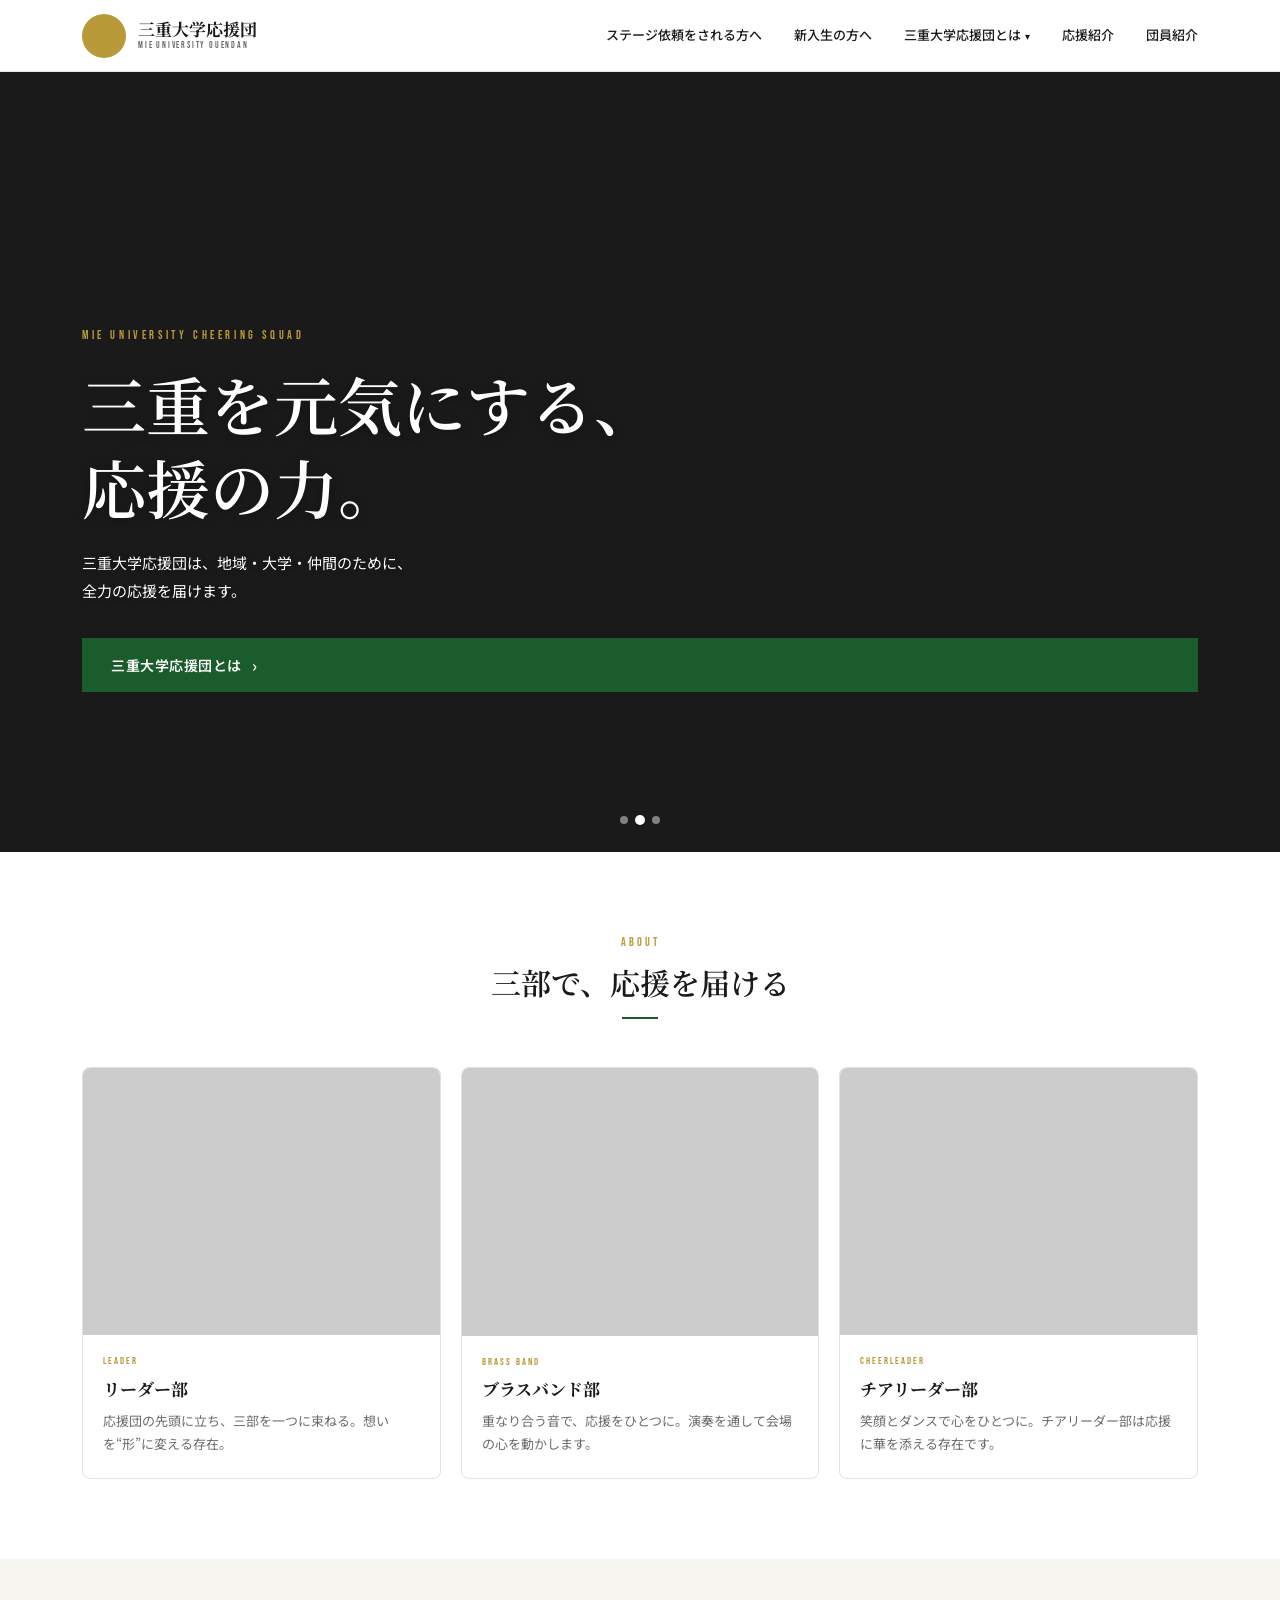
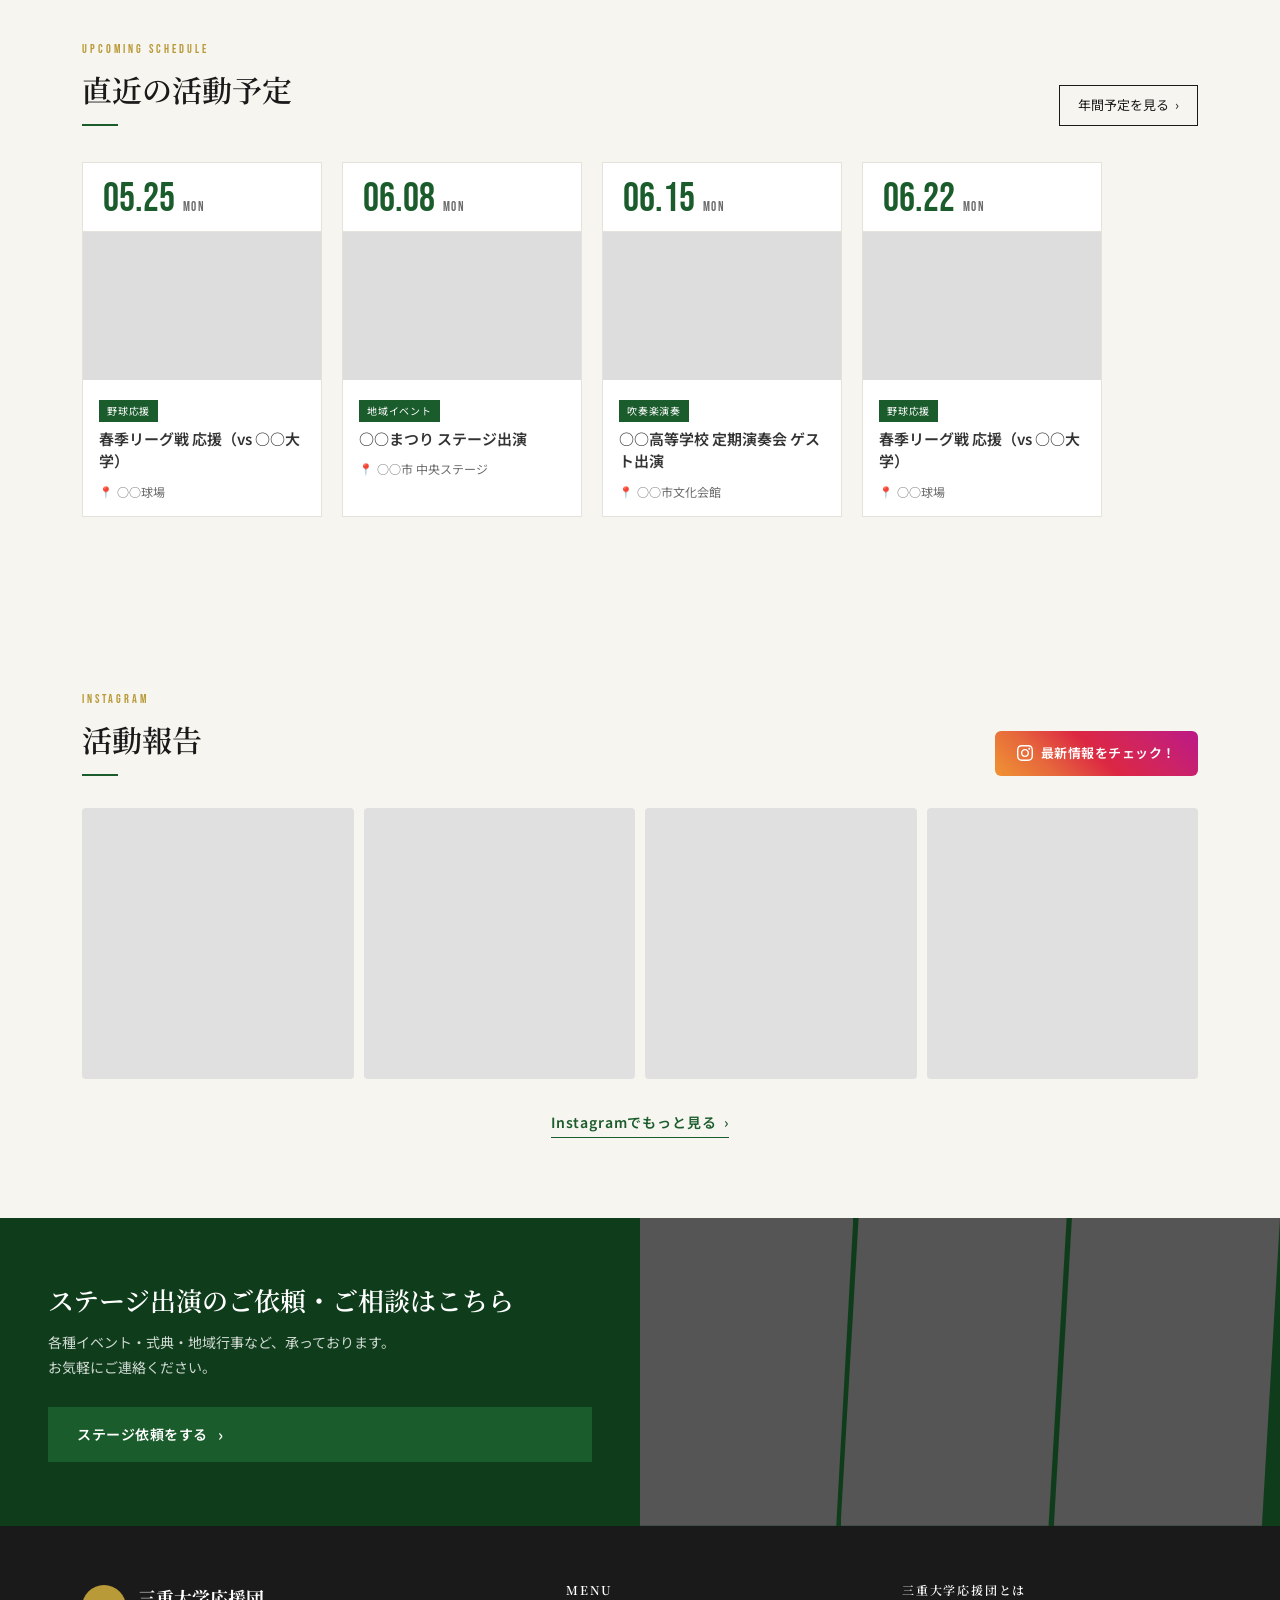
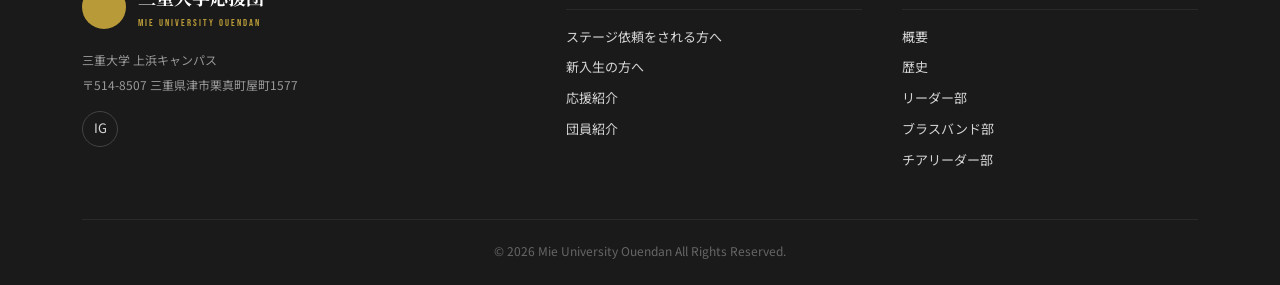
==== index.html @ b442f946 "各ページのテキスト修正・歴史データ更新 - index.html：キャッチコピー・三部紹介文・Instagramボタンテキスト修正 - about.html：紹介文・各セクション説明文を修正 - ab" ====
<!DOCTYPE html>
<html lang="ja">
<head>
<meta charset="UTF-8">
<meta name="viewport" content="width=device-width, initial-scale=1.0">
<title>三重大学応援団 公式サイト</title>
<meta name="description" content="三重大学応援団の公式サイト。リーダー部・ブラスバンド部・チアリーダー部の三部から成る三重大学公認の応援団です。">
<link rel="preconnect" href="https://fonts.googleapis.com">
<link rel="preconnect" href="https://fonts.gstatic.com" crossorigin>
<link href="https://fonts.googleapis.com/css2?family=Noto+Serif+JP:wght@400;500;600;700&family=Noto+Sans+JP:wght@400;500;600;700&family=Bebas+Neue&display=swap" rel="stylesheet">
<link rel="stylesheet" href="css/style.css">
</head>
<body>

<!-- ===== ヘッダー ===== -->
<header class="site-header">
 <div class="container">
 <a href="index.html" class="site-logo">
 <div class="site-emblem" aria-hidden="true"></div>
 <div class="site-logo-text">
 <span class="ja">三重大学応援団</span>
 <span class="en">MIE UNIVERSITY OUENDAN</span>
 </div>
 </a>
 <button class="nav-toggle" aria-label="メニューを開く" type="button">
 <span></span><span></span><span></span>
 </button>
 <nav class="global-nav">
 <ul>
 <li><a href="request.html">ステージ依頼をされる方へ</a></li>
 <li><a href="recruit.html">新入生の方へ</a></li>
 <li class="nav-dropdown">
 <span class="nav-parent">三重大学応援団とは</span>
 <ul class="nav-dropdown-menu">
 <li><a href="about.html">概要</a></li>
 <li><a href="about/greeting.html">団長挨拶</a></li>
 <li><a href="about/organization.html">組織体制</a></li>
 <li><a href="about/history.html">歴史</a></li>
 <li><a href="about/schedule.html">年間予定</a></li>
 </ul>
 </li>
 <li><a href="ouendan.html">応援紹介</a></li>
 <li><a href="members.html">団員紹介</a></li>
 </ul>
 </nav>
 </div>
</header>

<!-- ===== ヒーロー ===== -->
<section class="hero">
 <div class="hero-slides">
  <div class="hero-slide is-active" style="background-image:url('images/hero/hero-01.jpg')"></div>
  <div class="hero-slide" style="background-image:url('images/hero/hero-02.jpg')"></div>
  <div class="hero-slide" style="background-image:url('images/hero/hero-03.jpg')"></div>
 </div>
 <div class="hero-dots">
  <span class="hero-dot is-active"></span>
  <span class="hero-dot"></span>
  <span class="hero-dot"></span>
 </div>
 <div class="hero-inner">
 <span class="label">MIE UNIVERSITY CHEERING SQUAD</span>
 <h1>三重を元気にする、<br>応援の力。</h1>
 <p class="sub">三重大学応援団は、地域・大学・仲間のために、<br>全力の応援を届けます。</p>
 <a href="about.html" class="btn btn-primary">三重大学応援団とは <span class="arr">›</span></a>
 </div>
</section>

<!-- ===== 三部紹介 ===== -->
<section>
 <div class="container">
  <div class="sec-head-center">
   <span class="sec-label">ABOUT</span>
   <h2 class="sec-h2">三部で、応援を届ける</h2>
  </div>
  <div class="dept-intro-grid">
   <a href="about/leader.html" class="dept-intro-card">
    <div class="dept-intro-photo" style="background-image:url('images/departments/leader/leader-main.jpg')"></div>
    <div class="dept-intro-body">
     <span class="dept-intro-en">LEADER</span>
     <h3>リーダー部</h3>
     <p>応援団の先頭に立ち、三部を一つに束ねる。想いを“形”に変える存在。</p>
    </div>
   </a>
   <a href="about/brass.html" class="dept-intro-card">
    <div class="dept-intro-photo" style="background-image:url('images/departments/brass/brass-main.jpg')"></div>
    <div class="dept-intro-body">
     <span class="dept-intro-en">BRASS BAND</span>
     <h3>ブラスバンド部</h3>
     <p>重なり合う音で、応援をひとつに。演奏を通して会場の心を動かします。</p>
    </div>
   </a>
   <a href="about/cheer-dept.html" class="dept-intro-card">
    <div class="dept-intro-photo" style="background-image:url('images/departments/cheer/cheer-main.jpg')"></div>
    <div class="dept-intro-body">
     <span class="dept-intro-en">CHEERLEADER</span>
     <h3>チアリーダー部</h3>
     <p>笑顔とダンスで心をひとつに。チアリーダー部は応援に華を添える存在です。</p>
    </div>
   </a>
  </div>
 </div>
</section>

<!-- ===== 直近の活動予定 ===== -->
<section class="bg-cream">
 <div class="container">
 <div class="sec-head-row">
 <div>
 <span class="sec-label">UPCOMING SCHEDULE</span>
 <h2 class="sec-h2">直近の活動予定</h2>
 </div>
 <a href="about/schedule.html" class="see-all">年間予定を見る <span>›</span></a>
 </div>
 <div class="schedule-cards-wrap">
 <div class="schedule-cards" data-schedule-list></div>
 </div>
 </div>
</section>

<!-- ===== INSTAGRAM ===== -->
<section class="bg-cream">
 <div class="container">
  <div class="insta-section-head">
   <div>
    <span class="sec-label">INSTAGRAM</span>
    <h2 class="sec-h2">活動報告</h2>
   </div>
   <a href="https://www.instagram.com/mie_cheer1985/" target="_blank" rel="noopener" class="insta-follow-btn">
    <svg xmlns="http://www.w3.org/2000/svg" width="16" height="16" viewBox="0 0 24 24" fill="currentColor" aria-hidden="true"><path d="M12 2.163c3.204 0 3.584.012 4.85.07 3.252.148 4.771 1.691 4.919 4.919.058 1.265.069 1.645.069 4.849 0 3.205-.012 3.584-.069 4.849-.149 3.225-1.664 4.771-4.919 4.919-1.266.058-1.644.07-4.85.07-3.204 0-3.584-.012-4.849-.07-3.26-.149-4.771-1.699-4.919-4.92-.058-1.265-.07-1.644-.07-4.849 0-3.204.013-3.583.07-4.849.149-3.227 1.664-4.771 4.919-4.919 1.266-.057 1.645-.069 4.849-.069zm0-2.163c-3.259 0-3.667.014-4.947.072-4.358.2-6.78 2.618-6.98 6.98-.059 1.281-.073 1.689-.073 4.948 0 3.259.014 3.668.072 4.948.2 4.358 2.618 6.78 6.98 6.98 1.281.058 1.689.072 4.948.072 3.259 0 3.668-.014 4.948-.072 4.354-.2 6.782-2.618 6.979-6.98.059-1.28.073-1.689.073-4.948 0-3.259-.014-3.667-.072-4.947-.196-4.354-2.617-6.78-6.979-6.98-1.281-.059-1.69-.073-4.949-.073zm0 5.838c-3.403 0-6.162 2.759-6.162 6.162s2.759 6.163 6.162 6.163 6.162-2.759 6.162-6.163c0-3.403-2.759-6.162-6.162-6.162zm0 10.162c-2.209 0-4-1.79-4-4 0-2.209 1.791-4 4-4s4 1.791 4 4c0 2.209-1.791 4-4 4zm6.406-11.845c-.796 0-1.441.645-1.441 1.44s.645 1.44 1.441 1.44c.795 0 1.439-.645 1.439-1.44s-.644-1.44-1.439-1.44z"/></svg>
    最新情報をチェック！
   </a>
  </div>

  <!--
  =====================================================================
  【Instagram フィードの設定方法】
  1. https://behold.so/ にアクセスして無料登録
  2. 「Create a Feed」→ Instagramアカウント（@mie_ouendan）を連携
  3. レイアウト「Grid」・表示件数「4〜5件」に設定してコードを生成
  4. 下のプレースホルダーを、生成されたコードに丸ごと置き換える
  =====================================================================
  -->
  <div class="insta-feed-area">
   <!-- ↓↓↓ Behold.so のコードをここに貼り付ける ↓↓↓ -->
   <div class="insta-feed-placeholder" aria-hidden="true">
    <div></div><div></div><div></div><div></div>
   </div>
   <!-- ↑↑↑ ここまで置き換え ↑↑↑ -->
  </div>

  <div class="insta-section-foot">
   <a href="https://www.instagram.com/mie_cheer1985/" target="_blank" rel="noopener" class="insta-more-link">
    Instagramでもっと見る &nbsp;›
   </a>
  </div>
 </div>
</section>

<!-- ===== ステージCTA ===== -->
<div class="cta-stage">
 <div class="cta-stage-left">
 <h2>ステージ出演のご依頼・ご相談はこちら</h2>
 <p>各種イベント・式典・地域行事など、承っております。<br>お気軽にご連絡ください。</p>
 <a href="request.html" class="btn btn-primary">ステージ依頼をする <span class="arr">›</span></a>
 </div>
 <div class="cta-stage-right">
 <div class="cta-photo" style="background-image:url('images/departments/brass/brass-main.jpg')"></div>
 <div class="cta-photo" style="background-image:url('images/hero/hero-main.jpg')"></div>
 <div class="cta-photo" style="background-image:url('images/departments/cheer/cheer-main.jpg')"></div>
 </div>
</div>

<!-- ===== フッター ===== -->
<footer class="site-footer">
 <div class="container">
 <div class="footer-inner">
 <div>
 <div class="footer-brand">
 <div class="footer-emblem" aria-hidden="true"></div>
 <div class="footer-name">
 <span class="ja">三重大学応援団</span>
 <span class="en">MIE UNIVERSITY OUENDAN</span>
 </div>
 </div>
 <div class="footer-info">
 <p>三重大学 上浜キャンパス</p>
 <p>〒514-8507 三重県津市栗真町屋町1577</p>
 </div>
 <div class="footer-sns" data-footer-sns></div>
 </div>
 <div class="footer-col">
 <h4>MENU</h4>
 <ul class="footer-links">
 <li><a href="request.html">ステージ依頼をされる方へ</a></li>
 <li><a href="recruit.html">新入生の方へ</a></li>
 <li><a href="ouendan.html">応援紹介</a></li>
 <li><a href="members.html">団員紹介</a></li>
 </ul>
 </div>
 <div class="footer-col">
 <h4>三重大学応援団とは</h4>
 <ul class="footer-links">
 <li><a href="about.html">概要</a></li>
 <li><a href="about/history.html">歴史</a></li>
 <li><a href="about/leader.html">リーダー部</a></li>
 <li><a href="about/brass.html">ブラスバンド部</a></li>
 <li><a href="about/cheer-dept.html">チアリーダー部</a></li>
 </ul>
 </div>
 </div>
 <div class="footer-bottom">
 © <span data-year></span> Mie University Ouendan All Rights Reserved.
 </div>
 </div>
</footer>

<button class="scroll-top-btn" aria-label="ページトップへ">↑</button>

<script src="js/data/settings.js"></script>
<script src="js/data/schedule.js"></script>
<script src="js/main.js"></script>
</body>
</html>
---- css/style.css ----
/* =========================================
   三重大学応援団 公式サイト
   共通スタイルシート v2
   ========================================= */

/* ---------- 変数 ---------- */
:root {
  --color-black:   #0a0a0a;
  --color-ink:     #1a1a1a;
  --color-text:    #333333;
  --color-muted:   #6b6b6b;
  --color-line:    #e5e2db;
  --color-bg:      #f7f5f0;
  --color-bg-alt:  #ffffff;
  --color-green:   #1a5c2b;
  --color-green-d: #0f3d1c;
  --color-green-l: #e8f2eb;
  --color-gold:    #b99a38;
  --color-gold-l:  #e8d9a0;

  --font-serif: "Noto Serif JP","Yu Mincho",serif;
  --font-sans:  "Noto Sans JP","Yu Gothic",sans-serif;
  --font-en:    "Bebas Neue","Noto Sans JP",sans-serif;

  --max-w: 1180px;
  --header-h: 72px;
  --radius: 2px;
}

/* ---------- リセット ---------- */
*, *::before, *::after { box-sizing: border-box; }
html, body { margin: 0; padding: 0; }
body {
  font-family: var(--font-sans);
  color: var(--color-text);
  background: var(--color-bg-alt);
  line-height: 1.75;
  -webkit-font-smoothing: antialiased;
}
img { max-width: 100%; height: auto; display: block; }
a { color: inherit; text-decoration: none; }
ul, ol { list-style: none; padding: 0; margin: 0; }
button { font-family: inherit; cursor: pointer; border: 0; background: none; }
p { margin: 0 0 1em; }
p:last-child { margin-bottom: 0; }

/* ---------- タイポグラフィ ---------- */
h1,h2,h3,h4 { font-family: var(--font-serif); font-weight: 600; color: var(--color-ink); margin: 0; line-height: 1.4; }
.en { font-family: var(--font-en); letter-spacing: 0.08em; }

/* ---------- 共通レイアウト ---------- */
.container { max-width: var(--max-w); margin: 0 auto; padding: 0 32px; }
section { padding: 80px 0; }
section.bg-cream { background: var(--color-bg); }
section.bg-green { background: var(--color-green); color: #fff; }

/* ---------- セクション見出し ---------- */
.sec-label {
  display: block;
  font-family: var(--font-en);
  font-size: 12px;
  letter-spacing: 0.25em;
  color: var(--color-gold);
  margin-bottom: 8px;
}
.sec-h2 {
  font-size: clamp(22px, 3vw, 30px);
  position: relative;
  padding-bottom: 16px;
  margin-bottom: 0;
}
.sec-h2::after {
  content: "";
  position: absolute;
  bottom: 0; left: 0;
  width: 36px; height: 2px;
  background: var(--color-green);
}
/* 見出し＋右リンク 横並び */
.sec-head-row {
  display: flex;
  align-items: flex-end;
  justify-content: space-between;
  margin-bottom: 36px;
}
.sec-head-row .see-all {
  font-size: 13px;
  color: var(--color-ink);
  display: inline-flex;
  align-items: center;
  gap: 6px;
  border: 1px solid currentColor;
  padding: 8px 18px;
  transition: background 0.2s, color 0.2s;
}
.sec-head-row .see-all:hover { background: var(--color-ink); color: #fff; }
/* センター見出し */
.sec-head-center { text-align: center; margin-bottom: 48px; }
.sec-head-center .sec-h2 { display: inline-block; }
.sec-head-center .sec-h2::after { left: 50%; transform: translateX(-50%); }

/* ---------- ボタン ---------- */
.btn {
  display: inline-flex;
  align-items: center;
  gap: 10px;
  padding: 14px 28px;
  font-size: 14px;
  font-weight: 600;
  letter-spacing: 0.04em;
  transition: background 0.2s, color 0.2s, transform 0.15s;
  border: 1px solid currentColor;
}
.btn-primary { background: var(--color-green); color: #fff; border-color: var(--color-green); }
.btn-primary:hover { background: var(--color-green-d); transform: translateY(-1px); }
.btn-outline { background: transparent; color: var(--color-ink); border-color: var(--color-ink); }
.btn-outline:hover { background: var(--color-ink); color: #fff; }
.btn-outline-w { background: transparent; color: #fff; border-color: #fff; }
.btn-outline-w:hover { background: #fff; color: var(--color-ink); }
.btn-gold { background: var(--color-gold); color: var(--color-ink); border-color: var(--color-gold); }
.btn .arr { font-size: 16px; line-height: 1; }

/* ---------- ヘッダー ---------- */
.site-header {
  position: sticky; top: 0; z-index: 100;
  background: var(--color-bg-alt);
  border-bottom: 1px solid var(--color-line);
  height: var(--header-h);
  box-shadow: 0 1px 8px rgba(0,0,0,.06);
}
.site-header .container {
  height: 100%;
  display: flex;
  align-items: center;
  justify-content: space-between;
}
.site-logo {
  display: flex;
  align-items: center;
  gap: 12px;
  text-decoration: none;
  flex-shrink: 0;
}
.site-emblem {
  width: 44px; height: 44px;
  border-radius: 50%;
  background: var(--color-gold) url("../images/emblem.png") center/contain no-repeat;
  flex-shrink: 0;
  /* 画像がない場合の代替 */
  display: flex; align-items: center; justify-content: center;
  font-family: var(--font-en);
  font-size: 10px;
  color: var(--color-ink);
  letter-spacing: 0;
}
.site-logo-text { line-height: 1.2; white-space: nowrap; }
.site-logo-text .ja { font-family: var(--font-serif); font-size: 17px; font-weight: 700; color: var(--color-ink); display: block; }
.site-logo-text .en { font-family: var(--font-en); font-size: 9px; color: var(--color-muted); letter-spacing: 0.2em; display: block; margin-top: 2px; }

.nav-toggle { display: none; width: 32px; height: 32px; position: relative; }
.nav-toggle span { position: absolute; left: 4px; right: 4px; height: 2px; background: var(--color-ink); transition: transform .25s, opacity .25s, top .25s; }
.nav-toggle span:nth-child(1) { top: 10px; }
.nav-toggle span:nth-child(2) { top: 16px; }
.nav-toggle span:nth-child(3) { top: 22px; }
.nav-toggle.open span:nth-child(1) { top: 16px; transform: rotate(45deg); }
.nav-toggle.open span:nth-child(2) { opacity: 0; }
.nav-toggle.open span:nth-child(3) { top: 16px; transform: rotate(-45deg); }

.global-nav ul { display: flex; align-items: center; gap: 32px; }
.global-nav a, .global-nav .nav-parent {
  font-size: 13px; font-weight: 500;
  color: var(--color-ink);
  padding: 6px 0;
  display: inline-flex; align-items: center;
  position: relative;
  transition: color 0.2s;
  white-space: nowrap;
}
.global-nav a::after {
  content: ""; position: absolute; bottom: 0; left: 0; right: 0;
  height: 2px; background: var(--color-green);
  transform: scaleX(0); transition: transform 0.2s;
}
.global-nav a:hover::after, .global-nav a.active::after { transform: scaleX(1); }
.global-nav a:hover, .global-nav .nav-parent:hover { color: var(--color-green); }
.global-nav .nav-parent::after { content: "▾"; margin-left: 4px; font-size: 10px; }

/* ドロップダウン */
.nav-dropdown { position: relative; }
.nav-dropdown-menu {
  position: absolute; top: calc(100% + 2px); left: 50%;
  transform: translateX(-50%);
  background: var(--color-bg-alt);
  border: 1px solid var(--color-line);
  box-shadow: 0 8px 24px rgba(0,0,0,.1);
  min-width: 180px; padding: 6px 0;
  opacity: 0; visibility: hidden;
  transition: opacity .2s, visibility .2s;
}
.nav-dropdown:hover .nav-dropdown-menu,
.nav-dropdown.open .nav-dropdown-menu { opacity: 1; visibility: visible; }
.nav-dropdown-menu a {
  display: block; padding: 10px 20px;
  font-size: 13px; white-space: nowrap;
}
.nav-dropdown-menu a:hover { background: var(--color-bg); color: var(--color-green); }
.nav-dropdown-menu a::after { display: none; }

/* ---------- ヒーロー ---------- */
.hero {
  position: relative;
  height: calc(100vh - var(--header-h));
  min-height: 520px; max-height: 780px;
  background: var(--color-ink);
  overflow: hidden;
}
.hero-slides { position: absolute; inset: 0; }
.hero-slide {
  position: absolute; inset: 0;
  background: center/cover no-repeat;
  opacity: 0;
  transition: opacity 1.2s ease;
}
.hero-slide.is-active { opacity: .75; }
.hero-dots {
  position: absolute; bottom: 28px; left: 50%; transform: translateX(-50%);
  display: flex; gap: 8px; z-index: 2;
}
.hero-dot {
  width: 8px; height: 8px; border-radius: 50%;
  background: rgba(255,255,255,.45);
  transition: background 0.3s, transform 0.3s;
  cursor: pointer;
}
.hero-dot.is-active { background: #fff; transform: scale(1.25); }
.hero-inner {
  position: relative; z-index: 1;
  height: 100%; max-width: var(--max-w);
  margin: 0 auto; padding: 0 32px;
  display: flex; flex-direction: column;
  justify-content: flex-end;
  padding-bottom: 80px;
  color: #fff;
}
.hero-inner .label {
  font-family: var(--font-en); font-size: 12px;
  letter-spacing: 0.3em; color: var(--color-gold);
  margin-bottom: 16px;
}
.hero-inner h1 {
  color: #fff;
  font-size: clamp(36px, 5.5vw, 64px);
  line-height: 1.3; margin-bottom: 20px;
  text-shadow: 0 2px 12px rgba(0,0,0,.3);
}
.hero-inner .sub {
  font-size: 15px; max-width: 480px;
  line-height: 1.9; margin-bottom: 32px;
  text-shadow: 0 1px 6px rgba(0,0,0,.3);
}

/* ---------- ページヘッダー（下層ページ） ---------- */
.page-header {
  position: relative; overflow: hidden;
  background: var(--color-green);
  color: #fff; padding: 72px 0 64px;
}
.page-header .container {
  display: grid;
  grid-template-columns: 1fr 1fr;
  gap: 48px;
  align-items: center;
}
.page-header-left .label {
  font-family: var(--font-en); font-size: 12px;
  letter-spacing: 0.3em; color: var(--color-gold);
  margin-bottom: 12px; display: block;
}
.page-header-left h1 {
  color: #fff;
  font-size: clamp(28px, 4vw, 44px);
  line-height: 1.35;
}
.page-header-left p { color: rgba(255,255,255,.8); font-size: 14px; margin-top: 16px; }
.page-header-right { color: rgba(255,255,255,.85); font-size: 15px; line-height: 2; }
/* 背景装飾 */
.page-header::before {
  content: attr(data-bg-text);
  position: absolute; right: -20px; top: 50%;
  transform: translateY(-50%);
  font-family: var(--font-en);
  font-size: clamp(80px, 12vw, 160px);
  color: rgba(255,255,255,.06);
  letter-spacing: 0.05em;
  pointer-events: none; white-space: nowrap;
}
/* シンプルヘッダー（about サブ用）*/
.page-header-simple {
  background: var(--color-green); color: #fff;
  padding: 56px 0; text-align: center;
}
.page-header-simple .label { font-family: var(--font-en); font-size: 12px; letter-spacing: 0.3em; color: var(--color-gold); display: block; margin-bottom: 10px; }
.page-header-simple h1 { color: #fff; font-size: clamp(26px, 3.5vw, 38px); }

/* パンくず */
.breadcrumbs {
  background: var(--color-bg); border-bottom: 1px solid var(--color-line);
  font-size: 12px; color: var(--color-muted);
}
.breadcrumbs ol { display: flex; flex-wrap: wrap; gap: 6px; padding: 12px 0; }
.breadcrumbs li + li::before { content: "/"; margin-right: 6px; color: var(--color-line); }
.breadcrumbs a:hover { color: var(--color-green); }

/* =========================================
   index.html
   ========================================= */

/* 直近の活動予定 - カード */
.schedule-cards-wrap { overflow-x: auto; padding-bottom: 12px; }
.schedule-cards {
  display: flex; gap: 20px;
  min-width: max-content;
}
.schedule-card {
  width: 240px; flex-shrink: 0;
  background: var(--color-bg-alt);
  border: 1px solid var(--color-line);
  cursor: default;
  transition: box-shadow 0.2s, transform 0.2s;
}
.schedule-card:hover { box-shadow: 0 6px 20px rgba(0,0,0,.1); transform: translateY(-2px); }
.schedule-card-date {
  padding: 16px 20px 12px;
  border-bottom: 1px solid var(--color-line);
  display: flex; align-items: baseline; gap: 8px;
}
.schedule-card-date .num {
  font-family: var(--font-en); font-size: 40px;
  color: var(--color-green); line-height: 1;
}
.schedule-card-date .day {
  font-family: var(--font-en); font-size: 13px;
  color: var(--color-muted); letter-spacing: 0.1em;
}
.schedule-card-img {
  aspect-ratio: 16/10;
  background: #ddd center/cover no-repeat;
}
.schedule-card-body { padding: 14px 16px; }
.schedule-card-cat {
  display: inline-block;
  font-size: 10px; letter-spacing: 0.08em;
  background: var(--color-green); color: #fff;
  padding: 2px 8px; margin-bottom: 6px;
}
.schedule-card-title { font-size: 15px; font-weight: 600; margin-bottom: 8px; line-height: 1.5; }
.schedule-card-place {
  font-size: 12px; color: var(--color-muted);
  display: flex; align-items: center; gap: 4px;
}
.schedule-card-place::before { content: "📍"; font-size: 11px; }

/* Instagram セクション */
.insta-section-head {
  display: flex; align-items: flex-end; justify-content: space-between;
  margin-bottom: 32px; flex-wrap: wrap; gap: 16px;
}
.insta-follow-btn {
  display: inline-flex; align-items: center; gap: 8px;
  background: linear-gradient(45deg, #f09433 0%, #e6683c 25%, #dc2743 50%, #cc2366 75%, #bc1888 100%);
  color: #fff; padding: 11px 22px; border-radius: 6px;
  text-decoration: none; font-size: 13px; letter-spacing: 0.04em;
  font-weight: 600; transition: opacity 0.2s; white-space: nowrap;
}
.insta-follow-btn:hover { opacity: 0.85; }
.insta-feed-area { margin-bottom: 28px; }
/* Behold ウィジェット貼り付け前のプレースホルダー */
.insta-feed-placeholder {
  display: grid; grid-template-columns: repeat(4, 1fr); gap: 10px;
}
.insta-feed-placeholder > div {
  aspect-ratio: 1; background: #e0e0e0; border-radius: 4px;
  animation: shimmer 1.6s ease-in-out infinite alternate;
}
.insta-feed-placeholder > div:nth-child(2) { animation-delay: 0.2s; }
.insta-feed-placeholder > div:nth-child(3) { animation-delay: 0.4s; }
.insta-feed-placeholder > div:nth-child(4) { animation-delay: 0.6s; }
@keyframes shimmer { from { opacity: 1; } to { opacity: 0.5; } }
.insta-section-foot { text-align: center; }
.insta-more-link {
  display: inline-block; font-size: 14px; letter-spacing: 0.06em;
  color: var(--color-green); font-weight: 600;
  border-bottom: 1px solid var(--color-green); padding-bottom: 2px;
  text-decoration: none; transition: opacity 0.2s;
}
.insta-more-link:hover { opacity: 0.7; }
@media (max-width: 768px) {
  .insta-feed-placeholder { grid-template-columns: repeat(2, 1fr); }
  .insta-feed-placeholder > div:nth-child(n+3) { display: none; }
}

/* 活動報告 - リスト */
.news-list { display: grid; gap: 0; border-top: 1px solid var(--color-line); }
.news-list-item {
  display: grid;
  grid-template-columns: 240px 1fr;
  border-bottom: 1px solid var(--color-line);
  transition: background 0.15s;
}
.news-list-item:hover { background: var(--color-bg); }
.news-list-item .thumb {
  background: #ddd center/cover no-repeat;
  align-self: stretch;
  min-height: 120px;
}
.news-list-body {
  padding: 24px 76px 24px 32px;
  display: flex; flex-direction: column; justify-content: center;
  position: relative;
}
.news-list-meta { display: flex; align-items: center; gap: 12px; font-size: 12px; color: var(--color-muted); margin-bottom: 8px; }
.news-list-cat { background: var(--color-green); color: #fff; padding: 2px 10px; font-size: 11px; letter-spacing: 0.05em; }
.news-list-title { font-family: var(--font-serif); font-size: 18px; font-weight: 600; margin-bottom: 8px; line-height: 1.5; }
.news-list-body p { font-size: 14px; color: var(--color-muted); margin: 0; line-height: 1.8; }
.news-list-arr {
  position: absolute; right: 24px; top: 50%; transform: translateY(-50%);
  width: 32px; height: 32px; border-radius: 50%;
  border: 1px solid var(--color-line);
  display: flex; align-items: center; justify-content: center;
  font-size: 14px; color: var(--color-muted);
  transition: background 0.2s, color 0.2s, border-color 0.2s;
}
.news-list-item:hover .news-list-arr { background: var(--color-green); color: #fff; border-color: var(--color-green); }

/* CTAバナー */
.cta-stage {
  background: var(--color-green-d);
  display: grid;
  grid-template-columns: 1fr 1fr;
  overflow: hidden;
}
.cta-stage-left {
  padding: 64px 48px;
  display: flex; flex-direction: column; justify-content: center;
  color: #fff;
}
.cta-stage-left h2 { color: #fff; font-size: clamp(20px, 2.5vw, 26px); margin-bottom: 12px; }
.cta-stage-left p { font-size: 14px; color: rgba(255,255,255,.8); margin-bottom: 28px; }
.cta-stage-right {
  display: grid;
  grid-template-columns: repeat(3, 1fr);
  overflow: hidden;
}
.cta-photo {
  background: #555 center/cover no-repeat;
  clip-path: polygon(8% 0, 100% 0, 92% 100%, 0 100%);
  margin-left: -6%;
}
.cta-photo:first-child { clip-path: polygon(0 0, 100% 0, 92% 100%, 0 100%); margin-left: 0; }

/* =========================================
   request.html
   ========================================= */

/* ご利用シーン */
.scene-grid {
  display: grid;
  grid-template-columns: repeat(4, 1fr);
  gap: 16px;
}
.scene-card { background: var(--color-bg-alt); border: 1px solid var(--color-line); overflow: hidden; }
.scene-card-img { aspect-ratio: 4/3; background: #ddd center/cover no-repeat; }
.scene-card-body { padding: 18px; display: flex; flex-direction: column; gap: 8px; }
.scene-card-icon {
  width: 36px; height: 36px; border-radius: 50%;
  background: var(--color-green-l);
  display: flex; align-items: center; justify-content: center;
  font-size: 16px;
}
.scene-card h3 { font-size: 15px; }
.scene-card p { font-size: 13px; color: var(--color-muted); margin: 0; line-height: 1.7; }

/* 水平フロー */
.flow-h {
  display: grid;
  grid-template-columns: 1fr auto 1fr auto 1fr auto 1fr auto 1fr;
  align-items: start;
  gap: 0;
}
.flow-step { text-align: center; padding: 0 8px; }
.flow-step-num {
  display: inline-flex;
  width: 48px; height: 48px;
  border-radius: 50%;
  background: var(--color-green-l);
  color: var(--color-green);
  font-family: var(--font-en); font-size: 18px;
  align-items: center; justify-content: center;
  margin: 0 auto 12px;
}
.flow-step-icon { font-size: 24px; margin-bottom: 10px; }
.flow-step h3 { font-size: 14px; margin-bottom: 6px; }
.flow-step p { font-size: 12px; color: var(--color-muted); margin: 0; line-height: 1.7; }
.flow-arrow { display: flex; align-items: center; justify-content: center; padding-top: 20px; color: var(--color-gold); font-size: 18px; }

/* 連絡先ボックス */
.contact-boxes {
  display: grid;
  grid-template-columns: repeat(3, 1fr);
  gap: 20px;
}
.contact-box {
  background: var(--color-bg);
  padding: 32px 28px;
  display: flex; flex-direction: column; align-items: flex-start;
  gap: 10px;
}
.contact-box-icon {
  width: 48px; height: 48px; border-radius: 50%;
  background: var(--color-green-l);
  display: flex; align-items: center; justify-content: center;
  font-size: 20px;
}
.contact-box dt { font-size: 13px; color: var(--color-muted); margin-bottom: 2px; }
.contact-box .val { font-family: var(--font-en); font-size: 22px; color: var(--color-green); letter-spacing: 0.05em; }
.contact-box .val-sm { font-size: 15px; color: var(--color-ink); }
.contact-note { text-align: center; font-size: 13px; color: var(--color-muted); margin-top: 16px; }

/* 依頼ボトムCTA */
.cta-bottom {
  background: var(--color-bg); padding: 64px 0;
  display: flex; align-items: center; justify-content: space-between;
  gap: 32px;
  flex-wrap: wrap;
}
.cta-bottom h2 { font-size: clamp(18px, 2.5vw, 24px); margin-bottom: 8px; }
.cta-bottom p { font-size: 14px; color: var(--color-muted); margin: 0; }
.cta-bottom .container { display: flex; align-items: center; justify-content: space-between; gap: 32px; }

/* =========================================
   recruit.html
   ========================================= */

/* スプリットヒーロー */
.recruit-hero {
  display: grid;
  grid-template-columns: 1fr 1fr;
  min-height: calc(100vh - var(--header-h));
  max-height: 700px;
}
.recruit-hero-left {
  padding: 80px 48px;
  display: flex; flex-direction: column; justify-content: center;
  background: var(--color-bg-alt);
}
.recruit-hero-left .label { font-family: var(--font-en); font-size: 12px; letter-spacing: 0.3em; color: var(--color-gold); margin-bottom: 14px; display: block; }
.recruit-hero-left h1 { font-size: clamp(32px, 4vw, 52px); line-height: 1.3; margin-bottom: 20px; }
.recruit-hero-left p { font-size: 15px; line-height: 2; color: var(--color-muted); margin-bottom: 32px; }
.recruit-hero-right {
  display: grid;
  grid-template-columns: 1fr 1fr;
  grid-template-rows: 1fr 1fr;
  overflow: hidden;
  gap: 3px;
}
.recruit-hero-photo {
  background: #ddd center/cover no-repeat;
}
.recruit-hero-photo:first-child {
  grid-column: 1; grid-row: 1 / span 2;
  clip-path: polygon(10% 0, 100% 0, 100% 100%, 0 100%);
}
.recruit-hero-photo:nth-child(2) {
  clip-path: polygon(0 0, 100% 0, 90% 100%, 0 100%);
}
.recruit-hero-photo:nth-child(3) {
  clip-path: polygon(10% 0, 100% 0, 100% 100%, 0 100%);
}

/* 応援団って？ */
.about-squad {
  display: grid;
  grid-template-columns: 1fr 1.2fr;
  gap: 64px;
  align-items: center;
}
.about-squad-text .label { font-family: var(--font-en); font-size: 12px; letter-spacing: 0.3em; color: var(--color-gold); display: block; margin-bottom: 10px; }
.about-squad-text h2 { font-size: clamp(20px, 2.5vw, 26px); margin-bottom: 16px; }
.about-squad-text p { font-size: 14px; line-height: 2; color: var(--color-muted); margin-bottom: 24px; }
.feature-icons {
  display: grid;
  grid-template-columns: repeat(3, 1fr);
  gap: 16px;
}
.feature-icon-item {
  background: var(--color-bg);
  padding: 24px 16px;
  text-align: center;
}
.feature-icon-item .icon {
  width: 52px; height: 52px;
  border-radius: 50%;
  background: var(--color-green-l);
  display: flex; align-items: center; justify-content: center;
  font-size: 22px; margin: 0 auto 12px;
}
.feature-icon-item h3 { font-size: 13px; line-height: 1.5; margin-bottom: 6px; }
.feature-icon-item p { font-size: 12px; color: var(--color-muted); margin: 0; line-height: 1.7; }

/* 各部長メッセージ */
/* ===== 各部長メッセージ 展開パネル ===== */
.dept-msg-section { overflow: hidden; }
.dept-msg-section-head { padding: 60px 0 36px; text-align: center; background: var(--color-bg-alt); }

.dept-msg-panels {
  display: flex;
  height: 540px;
  width: 100%;
}
.dept-msg-panel {
  position: relative;
  flex: 1;
  overflow: hidden;
  cursor: default;
  transition: flex 0.48s cubic-bezier(.4,0,.2,1);
}
.dept-msg-panels:hover .dept-msg-panel { flex: 0.55; }
.dept-msg-panels:hover .dept-msg-panel:hover { flex: 3; }

.dept-msg-bg {
  position: absolute; inset: 0;
  background: #2a2a2a center/cover no-repeat;
  transition: transform 0.48s ease;
}
.dept-msg-panel:hover .dept-msg-bg { transform: scale(1.05); }

.dept-msg-overlay {
  position: absolute; inset: 0;
  background: linear-gradient(160deg, rgba(0,0,0,.38) 0%, rgba(0,0,0,.68) 100%);
  transition: background 0.48s ease;
}
.dept-msg-panel:hover .dept-msg-overlay {
  background: linear-gradient(160deg, rgba(0,0,0,.25) 0%, rgba(0,0,0,.78) 100%);
}

.dept-msg-content {
  position: absolute; inset: 0;
  display: flex; flex-direction: column;
  align-items: center; justify-content: center;
  padding: 40px 40px 48px;
  color: #fff;
  overflow: hidden;
}
.dept-msg-en {
  font-family: var(--font-en);
  font-size: clamp(22px, 2.6vw, 42px);
  letter-spacing: 0.14em;
  white-space: nowrap;
  line-height: 1;
  transition: transform 0.42s ease;
}
.dept-msg-panel:hover .dept-msg-en { transform: translateY(-22px); }

.dept-msg-detail {
  display: flex; flex-direction: column; align-items: center;
  text-align: center;
  max-width: 380px; width: 100%;
  opacity: 0;
  transform: translateY(14px);
  transition: opacity 0.36s ease 0.1s, transform 0.36s ease 0.1s;
  pointer-events: none;
}
.dept-msg-panel:hover .dept-msg-detail {
  opacity: 1; transform: translateY(0); pointer-events: auto;
}

.dept-msg-role {
  display: block;
  font-size: 11px; letter-spacing: 0.18em;
  color: var(--color-gold);
  margin-top: 18px; margin-bottom: 8px;
}
.dept-msg-name {
  font-family: var(--font-serif);
  font-size: 20px; font-weight: 700;
  margin: 0 0 16px; line-height: 1.4;
}
.dept-msg-text {
  font-size: 13px; line-height: 1.95;
  color: rgba(255,255,255,.88);
  margin: 0 0 22px;
}
.dept-msg-link {
  display: inline-block;
  font-size: 12px; letter-spacing: 0.06em;
  color: #fff;
  border-bottom: 1px solid rgba(255,255,255,.5);
  padding-bottom: 3px;
  text-decoration: none;
  transition: color 0.2s, border-color 0.2s;
}
.dept-msg-link:hover { color: var(--color-gold); border-color: var(--color-gold); }

/* スマホ：縦積みで全コンテンツを常時表示 */
@media (hover: none) {
 .dept-msg-panels { flex-direction: column; height: auto; }
 .dept-msg-panel { flex: none !important; min-height: 440px; }
 .dept-msg-en { transform: translateY(-22px) !important; font-size: 26px; }
 .dept-msg-detail { opacity: 1 !important; transform: translateY(0) !important; pointer-events: auto !important; }
}

/* 新歓タイムライン */
.timeline-scroll { overflow-x: auto; padding-bottom: 12px; }
.timeline-track {
  display: flex; gap: 0;
  position: relative;
  min-width: max-content;
  padding-top: 20px;
}
.timeline-track::before {
  content: "";
  position: absolute; top: 30px; left: 0; right: 0;
  height: 2px; background: var(--color-green);
}
.timeline-node {
  width: 200px; flex-shrink: 0;
  padding-top: 30px;
  position: relative;
}
.timeline-node::before {
  content: "";
  position: absolute; top: 22px; left: 20px;
  width: 16px; height: 16px; border-radius: 50%;
  background: var(--color-green);
  border: 3px solid var(--color-bg-alt);
  outline: 2px solid var(--color-green);
  z-index: 1;
}
.timeline-badge {
  display: inline-flex; align-items: center; gap: 4px;
  background: var(--color-green); color: #fff;
  font-family: var(--font-en); font-size: 13px;
  padding: 4px 10px; margin-left: 4px; margin-bottom: 10px;
}
.timeline-badge .dow { font-size: 11px; }
.timeline-card {
  margin-left: 4px; margin-right: 12px;
  background: var(--color-bg-alt); border: 1px solid var(--color-line);
}
.timeline-card-img { aspect-ratio: 3/2; background: #ddd center/cover no-repeat; }
.timeline-card-body { padding: 12px; }
.timeline-card-body .num { font-size: 10px; color: var(--color-gold); letter-spacing: 0.1em; margin-bottom: 4px; display: block; }
.timeline-card-body h4 { font-size: 14px; margin-bottom: 4px; }
.timeline-card-body p { font-size: 12px; color: var(--color-muted); margin: 0; line-height: 1.7; }

/* Instagram CTA */
.ig-cta {
  display: grid;
  grid-template-columns: 1fr 1fr;
  overflow: hidden;
}
.ig-cta-left {
  padding: 64px 48px;
  background: var(--color-bg);
  display: flex; flex-direction: column; justify-content: center;
}
.ig-cta-left h2 { font-size: clamp(20px, 2.5vw, 28px); margin-bottom: 12px; }
.ig-cta-left p { font-size: 14px; color: var(--color-muted); margin-bottom: 28px; }
.ig-cta-right {
  display: grid;
  grid-template-columns: repeat(3, 1fr);
  grid-template-rows: repeat(2, 1fr);
  overflow: hidden;
  gap: 2px;
}
.ig-cta-right .ig-photo { background: #ddd center/cover no-repeat; }

/* =========================================
   about.html
   ========================================= */

/* aboutグリッド（詳細ページ） */
.about-know-grid {
  display: grid;
  grid-template-columns: repeat(3, 1fr);
  gap: 16px;
}
.about-know-card {
  position: relative; overflow: hidden;
  aspect-ratio: 3/2.4;
  cursor: pointer;
}
.about-know-card-bg {
  position: absolute; inset: 0;
  background: #555 center/cover no-repeat;
  transition: transform 0.4s;
}
.about-know-card:hover .about-know-card-bg { transform: scale(1.05); }
.about-know-overlay {
  position: absolute; inset: 0;
  background: linear-gradient(to bottom, rgba(0,0,0,.2), rgba(0,0,0,.6));
}
.about-know-body {
  position: absolute; inset: 0;
  padding: 16px;
  display: flex; flex-direction: column; justify-content: flex-end;
  color: #fff;
}
.about-know-num {
  font-family: var(--font-en); font-size: 11px;
  letter-spacing: 0.2em; color: var(--color-gold);
  margin-bottom: 4px;
}
.about-know-icon { font-size: 20px; margin-bottom: 6px; }
.about-know-card h3 { font-size: 15px; color: #fff; margin-bottom: 6px; }
.about-know-card p { font-size: 12px; color: rgba(255,255,255,.75); margin: 0; line-height: 1.6; }
.about-know-arr {
  width: 24px; height: 24px; border-radius: 50%;
  border: 1px solid rgba(255,255,255,.5);
  display: flex; align-items: center; justify-content: center;
  font-size: 12px; margin-top: 10px;
}

/* =========================================
   ouendan.html (応援紹介)
   ========================================= */

.ouendan-tabs {
  display: flex; gap: 0;
  border-bottom: 1px solid var(--color-line);
  margin-bottom: 40px;
  overflow-x: auto;
}
.ouendan-tab-btn {
  display: flex; align-items: center; gap: 6px;
  padding: 14px 28px;
  font-size: 14px; font-weight: 600;
  color: var(--color-muted);
  border-bottom: 3px solid transparent;
  white-space: nowrap;
  transition: color 0.2s, border-color 0.2s, background 0.2s;
}
.ouendan-tab-btn .t-icon { font-size: 16px; }
.ouendan-tab-btn.active {
  color: var(--color-bg-alt);
  background: var(--color-green);
  border-bottom-color: var(--color-green);
}
.ouendan-tab-btn:hover:not(.active) { color: var(--color-green); border-bottom-color: var(--color-green); }
.ouendan-tab-panel { display: none; }
.ouendan-tab-panel.active { display: block; }

.ouendan-panels {
  display: grid;
  grid-template-columns: 280px 1fr;
  gap: 0;
  border: 1px solid var(--color-line);
  min-height: 500px;
}
.ouendan-song-list { border-right: 1px solid var(--color-line); overflow-y: auto; }
.ouendan-cat-head {
  padding: 10px 20px;
  font-size: 12px; font-weight: 600;
  letter-spacing: 0.1em;
  background: var(--color-bg); color: var(--color-muted);
  border-bottom: 1px solid var(--color-line);
  position: sticky; top: 0; z-index: 1;
}
.ouendan-song-row {
  display: flex; align-items: center; justify-content: space-between;
  padding: 13px 18px;
  cursor: pointer; font-size: 14px;
  border-bottom: 1px solid var(--color-line);
  transition: background 0.15s;
}
.ouendan-song-row:hover { background: var(--color-bg); }
.ouendan-song-row.active { background: var(--color-green); color: #fff; }
.ouendan-song-row .note { font-size: 11px; color: var(--color-muted); margin-left: 6px; }
.ouendan-song-row.active .note { color: rgba(255,255,255,.7); }
.ouendan-song-row .arr { font-size: 14px; opacity: .5; }
.ouendan-song-icon { font-size: 13px; margin-right: 6px; opacity: .6; }

.ouendan-detail { padding: 36px 40px; }
.ouendan-detail-empty { padding: 60px; text-align: center; color: var(--color-muted); font-size: 14px; }
.ouendan-detail h3 { font-size: 22px; margin-bottom: 8px; padding-bottom: 12px; border-bottom: 1px solid var(--color-line); }
.ouendan-detail .desc { font-size: 14px; color: var(--color-muted); margin-bottom: 24px; line-height: 1.9; }
.ouendan-detail-content {
  display: grid;
  grid-template-columns: 1fr 1fr;
  gap: 40px;
  align-items: start;
}
.ouendan-lyrics {
  font-size: 14px; line-height: 2.2;
  white-space: pre-line;
  color: var(--color-text);
}
.ouendan-lyrics h4 { font-size: 13px; color: var(--color-muted); margin: 0 0 10px; letter-spacing: 0.1em; }
.video-wrap { position: relative; aspect-ratio: 16/9; background: #000; }
.video-wrap iframe { position: absolute; inset: 0; width: 100%; height: 100%; border: 0; }

/* =========================================
   members.html
   ========================================= */
.members-tabs-wrapper { margin-top: 48px; }
.member-year-group { margin-bottom: 48px; }
.member-year-group:last-child { margin-bottom: 0; }
.member-year-head {
  display: flex; align-items: baseline; gap: 10px;
  font-size: 14px; font-weight: 500;
  color: var(--color-muted); letter-spacing: 0.1em;
  padding-bottom: 10px;
  border-bottom: 1px solid var(--color-line);
  margin-bottom: 20px;
}
.member-year-head .en {
  font-family: var(--font-en); font-size: 28px;
  color: var(--color-green); line-height: 1; letter-spacing: 0.04em;
}
.member-grid { display: grid; grid-template-columns: repeat(auto-fill, minmax(180px, 1fr)); gap: 20px; }
.member-card { background: var(--color-bg-alt); border: 1px solid var(--color-line); text-align: center; padding-bottom: 16px; }
.member-card .photo { aspect-ratio: 3/4; background: #ddd center/cover no-repeat; margin-bottom: 12px; }
.member-card .role { display: inline-block; font-size: 11px; background: var(--color-green); color: #fff; padding: 2px 10px; margin-bottom: 6px; letter-spacing: .05em; }
.member-card h3 { font-size: 15px; margin: 0 0 4px; }
.member-card .meta { font-size: 12px; color: var(--color-muted); margin: 0; }
.leader-card { display: grid; grid-template-columns: 240px 1fr; gap: 32px; background: var(--color-bg-alt); border: 1px solid var(--color-line); padding: 32px; align-items: center; margin-bottom: 48px; }
.leader-card .photo { aspect-ratio: 3/4; background: #ddd center/cover no-repeat; }
.leader-card .role { display: inline-block; font-size: 12px; background: var(--color-gold); color: var(--color-ink); padding: 3px 12px; letter-spacing: .1em; margin-bottom: 8px; }
.leader-card h2 { font-size: 24px; margin-bottom: 4px; }
.leader-card .meta { font-size: 13px; color: var(--color-muted); margin-bottom: 16px; }
.leader-card p { font-size: 14px; margin: 0; line-height: 2; }

/* tabs 共通（ouendan以外） */
.tabs { display: flex; gap: 4px; border-bottom: 1px solid var(--color-line); margin-bottom: 40px; }
.tab-btn { padding: 12px 28px; font-size: 14px; font-weight: 600; color: var(--color-muted); border-bottom: 3px solid transparent; transition: color .2s, border-color .2s; }
.tab-btn.active { color: var(--color-green); border-bottom-color: var(--color-green); }
.tab-panel { display: none; }
.tab-panel.active { display: block; }

/* =========================================
   about/ サブページ共通
   ========================================= */
.values-grid { display: grid; grid-template-columns: repeat(2,1fr); gap: 28px; }
.values-grid-3 { grid-template-columns: repeat(3,1fr); }

/* ===== 年度目標ブロック ===== */
.goal-wrap {
  position: relative;
  overflow: hidden;
  padding: 8px 0 8px;
}
.goal-bg-word {
  position: absolute;
  right: -10px;
  top: 50%;
  transform: translateY(-50%);
  font-family: var(--font-serif);
  font-size: clamp(120px, 18vw, 220px);
  font-weight: 700;
  color: var(--color-green);
  opacity: 0.13;
  line-height: 1;
  pointer-events: none;
  user-select: none;
  white-space: nowrap;
}
.goal-inner {
  position: relative;
  z-index: 1;
  max-width: 780px;
}
.goal-label {
  display: inline-block;
  font-size: 10px;
  letter-spacing: 0.22em;
  color: var(--color-gold);
  font-family: var(--font-en);
  margin-bottom: 20px;
  border-bottom: 1px solid var(--color-gold);
  padding-bottom: 4px;
}
.goal-inner p {
  font-size: 14px;
  line-height: 2.1;
  color: var(--color-text);
  margin-bottom: 1.2em;
}
.goal-inner p:last-child { margin-bottom: 0; }
.goal-summary {
  font-weight: 600 !important;
  color: var(--color-green) !important;
}

@media (max-width: 768px) {
  .values-grid-3 { grid-template-columns: 1fr; }
  .goal-bg-word { font-size: 28vw; right: -5px; }
}
.value-card { background: var(--color-bg-alt); padding: 36px; border: 1px solid var(--color-line); }
.value-card .num { font-family: var(--font-en); font-size: 36px; color: var(--color-gold); line-height: 1; }
.value-card h3 { font-size: 20px; margin: 10px 0 12px; }
.value-card p { margin: 0; font-size: 14px; line-height: 1.9; }
.feature-card { background: var(--color-bg-alt); border: 1px solid var(--color-line); padding: 24px; }
.feature-card .icon-img { aspect-ratio: 1; background: #ddd center/cover no-repeat; margin-bottom: 14px; }
.feature-card h3 { font-size: 16px; margin-bottom: 6px; }
.feature-card p { margin: 0; font-size: 13px; color: var(--color-muted); line-height: 1.8; }
/* =========================================
   フッター
   ========================================= */
.site-footer {
  background: var(--color-ink); color: #d5d5d5;
  padding: 56px 0 24px;
}
.footer-inner {
  display: grid;
  grid-template-columns: 1.5fr 1fr 1fr;
  gap: 40px; margin-bottom: 40px;
}
.footer-brand { display: flex; align-items: center; gap: 12px; margin-bottom: 16px; }
.footer-emblem {
  width: 44px; height: 44px; border-radius: 50%;
  background: var(--color-gold) url("../images/emblem.png") center/contain no-repeat;
  flex-shrink: 0;
}
.footer-name .ja { color: #fff; font-family: var(--font-serif); font-size: 18px; font-weight: 700; display: block; }
.footer-name .en { color: var(--color-gold); font-family: var(--font-en); font-size: 10px; letter-spacing: 0.2em; display: block; margin-top: 2px; }
.footer-info p { font-size: 12px; color: #999; margin: 4px 0; }
.footer-sns { display: flex; gap: 10px; margin-top: 16px; }
.footer-sns a {
  width: 36px; height: 36px; border-radius: 50%;
  border: 1px solid #444;
  display: flex; align-items: center; justify-content: center;
  font-size: 13px;
  transition: border-color .2s, color .2s;
}
.footer-sns a:hover { border-color: var(--color-gold); color: var(--color-gold); }
.footer-col h4 { color: #fff; font-size: 12px; letter-spacing: 0.15em; margin-bottom: 16px; padding-bottom: 10px; border-bottom: 1px solid #2a2a2a; }
.footer-links li { margin-bottom: 8px; font-size: 13px; }
.footer-links a:hover { color: var(--color-gold); }
.footer-bottom {
  border-top: 1px solid #2a2a2a; padding-top: 20px;
  text-align: center; font-size: 12px; color: #666;
}

/* Scroll to top */
.scroll-top-btn {
  position: fixed; bottom: 24px; right: 24px; z-index: 200;
  width: 44px; height: 44px; border-radius: 50%;
  background: var(--color-green); color: #fff;
  display: flex; align-items: center; justify-content: center;
  font-size: 18px;
  box-shadow: 0 4px 12px rgba(0,0,0,.2);
  opacity: 0; pointer-events: none;
  transition: opacity 0.3s;
  cursor: pointer;
}
.scroll-top-btn.visible { opacity: 1; pointer-events: auto; }

/* =========================================
   About サブページ共通
   ========================================= */
/* --- 組織体制 org-chart --- */
.org-chart { max-width: 800px; margin: 0 auto; }
.org-top { display: flex; justify-content: center; }
.org-line { width: 2px; height: 40px; background: var(--color-green); margin: 0 auto; }
.org-departments { display: grid; grid-template-columns: repeat(3, 1fr); gap: 16px; }
.org-dept-col { display: flex; justify-content: center; }
.org-box {
  border: 2px solid var(--color-line);
  border-radius: 8px;
  padding: 20px 24px;
  text-align: center;
  width: 100%;
}
.org-box--head {
  border-color: var(--color-green);
  max-width: 320px;
}
.org-box-label { display: block; font-family: var(--font-serif); font-size: 18px; font-weight: 700; color: var(--color-text); margin-bottom: 10px; }
.org-box--head .org-box-label { color: var(--color-green); font-size: 22px; }
.org-box p { font-size: 13px; color: var(--color-muted); line-height: 1.7; margin: 0; }
.org-dept-icon { font-size: 26px; display: block; margin-bottom: 8px; }
.org-box--leader { border-color: var(--color-green); }
.org-box--brass { border-color: var(--color-gold); }
.org-box--cheer { border-color: #c06090; }

/* --- 組織体制 v2（カードグリッド） --- */
.org-v2 { display: flex; flex-direction: column; gap: 12px; }
.org-v2-row { display: flex; gap: 12px; }
.org-v2-block {
  background: var(--color-bg); border: 1px solid var(--color-line);
  border-radius: 10px; padding: 18px 20px; flex: 1;
}
.org-v2-block--primary {
  background: var(--color-green-l); border-color: var(--color-green);
}
.org-v2-block--wide { flex: 2; }
.org-v2-stack { display: flex; flex-direction: column; gap: 12px; flex: 1; }
.org-v2-head {
  font-size: 11px; font-weight: 700; letter-spacing: 0.1em;
  color: var(--color-muted); text-transform: uppercase;
  padding-bottom: 10px; margin-bottom: 12px;
  border-bottom: 1px solid var(--color-line);
  text-align: center;
}
.org-v2-block--primary .org-v2-head { color: var(--color-green); border-bottom-color: rgba(26,92,43,.2); }
.org-v2-badges { display: flex; flex-wrap: wrap; gap: 8px; justify-content: center; }
.org-v2-badge {
  display: inline-flex; align-items: center; justify-content: center;
  padding: 6px 14px; border-radius: 999px;
  font-size: 13px; font-weight: 600; line-height: 1.5; text-align: center;
  background: #fff; border: 1.5px solid var(--color-line); color: var(--color-text);
}
.org-v2-badge--primary {
  background: var(--color-green); color: #fff; border-color: var(--color-green);
  font-size: 14px; padding: 8px 20px;
}
.org-v2-badge--dept {
  background: var(--color-green-d); color: #fff; border-color: var(--color-green-d);
}
@media (max-width: 768px) {
  .org-v2-row { flex-direction: column; }
  .org-v2-block--wide { flex: 1; }
}


/* --- 歴史 timeline-v --- */
.timeline-v { max-width: 700px; margin: 0 auto; position: relative; padding-left: 40px; }
.timeline-v::before { content: ""; position: absolute; left: 16px; top: 0; bottom: 0; width: 2px; background: var(--color-green); }
.timeline-v-item { position: relative; margin-bottom: 48px; }
.timeline-v-item::before { content: ""; position: absolute; left: -32px; top: 6px; width: 14px; height: 14px; border-radius: 50%; background: var(--color-green); border: 3px solid #fff; box-shadow: 0 0 0 2px var(--color-green); }
.timeline-v-item--now::before { background: var(--color-gold); box-shadow: 0 0 0 2px var(--color-gold); }
.timeline-v-year { display: inline-block; background: var(--color-green); color: #fff; font-family: var(--font-en); font-size: 13px; letter-spacing: 0.1em; padding: 2px 12px; border-radius: 20px; margin-bottom: 10px; }
.timeline-v-item--now .timeline-v-year { background: var(--color-gold); color: var(--color-green-d); }
.timeline-v-body h3 { font-family: var(--font-serif); font-size: 18px; margin-bottom: 8px; }
.timeline-v-body p { font-size: 14px; color: var(--color-muted); line-height: 1.8; margin: 0; }

/* --- 年間予定カレンダー --- */
.year-calendar { display: grid; grid-template-columns: repeat(4, 1fr); gap: 16px; margin-bottom: 32px; }
.cal-month { background: var(--color-bg-alt); border-radius: 8px; padding: 16px; }
.cal-month-head { display: flex; align-items: baseline; gap: 4px; margin-bottom: 12px; padding-bottom: 10px; border-bottom: 1px solid var(--color-line); }
.cal-month-num { font-family: var(--font-en); font-size: 28px; font-weight: 700; color: var(--color-green); line-height: 1; }
.cal-month-ja { font-size: 13px; color: var(--color-muted); }
.cal-events { list-style: none; margin: 0; padding: 0; display: flex; flex-direction: column; gap: 6px; }
.cal-event { font-size: 12px; padding: 4px 8px; border-radius: 4px; line-height: 1.4; }
.cal-event--shinkan { background: rgba(16,120,80,.12); color: var(--color-green); }
.cal-event--sports { background: rgba(200,150,20,.12); color: #8a6800; }
.cal-event--local { background: rgba(80,120,200,.12); color: #2a5099; }
.cal-event--others { background: var(--color-bg); color: var(--color-muted); border: 1px solid var(--color-line); }
.cal-legend { display: flex; flex-wrap: wrap; gap: 16px; justify-content: center; }
.cal-legend-item { display: flex; align-items: center; gap: 8px; font-size: 12px; color: var(--color-muted); }
.cal-legend-dot { display: inline-block; width: 12px; height: 12px; border-radius: 3px; }

/* --- 部門ページ共通 --- */

/* instruments-grid */
.instruments-grid { display: grid; grid-template-columns: repeat(3, 1fr); gap: 20px; }
.instrument-card { padding: 24px; border: 1px solid var(--color-line); border-radius: 8px; text-align: center; transition: border-color .2s, box-shadow .2s; }
.instrument-card:hover { border-color: var(--color-green); box-shadow: 0 4px 16px rgba(16,120,80,.1); }
.instrument-icon { font-size: 36px; display: block; margin-bottom: 12px; }
.instrument-card h3 { font-family: var(--font-serif); font-size: 16px; margin-bottom: 8px; }
.instrument-card p { font-size: 13px; color: var(--color-muted); line-height: 1.7; margin: 0; }

/* =========================================
   参考デザイン反映 v3
   ========================================= */

/* ---- ページ導入ヒーロー (split: text left / photo right) ---- */
.page-intro-hero { display: grid; grid-template-columns: 45% 55%; min-height: 300px; }
.page-intro-hero-left { padding: 52px 56px; background: #fff; display: flex; flex-direction: column; justify-content: center; }
.page-intro-hero-right { background: #ccc center/cover no-repeat; }
.page-intro-hero .label { display: block; font-size: 11px; color: var(--color-green); letter-spacing: 0.2em; margin-bottom: 10px; font-family: var(--font-en); }
.page-intro-hero h1 { font-family: var(--font-serif); font-size: clamp(26px,3.2vw,40px); font-weight: 700; margin-bottom: 10px; line-height: 1.3; }
.page-intro-hero .gold-line { width: 40px; height: 3px; background: var(--color-gold); margin-bottom: 20px; display: block; }
.page-intro-hero p { font-size: 13px; color: var(--color-muted); line-height: 2; margin: 0; }
.page-intro-hero small { font-size: 12px; color: var(--color-muted); display: block; margin-top: 12px; }

/* ---- トップ 三部紹介グリッド ---- */
.dept-intro-grid { display: grid; grid-template-columns: repeat(3,1fr); gap: 20px; }
.dept-intro-card { display: block; text-decoration: none; color: inherit; border-radius: 8px; overflow: hidden; border: 1px solid var(--color-line); transition: transform 0.2s, box-shadow 0.2s; }
.dept-intro-card:hover { transform: translateY(-4px); box-shadow: 0 8px 24px rgba(0,0,0,.1); }
.dept-intro-photo { aspect-ratio: 4/3; background: #ccc center/cover no-repeat; }
.dept-intro-body { padding: 18px 20px 22px; }
.dept-intro-en { font-family: var(--font-en); font-size: 10px; letter-spacing: 0.2em; color: var(--color-gold); display: block; margin-bottom: 6px; }
.dept-intro-body h3 { font-size: 17px; font-weight: 700; margin-bottom: 8px; }
.dept-intro-body p { font-size: 13px; color: var(--color-muted); line-height: 1.8; margin: 0; }
@media (max-width: 768px) { .dept-intro-grid { grid-template-columns: 1fr; } }

/* ---- 共通 join-cta バナー ---- */
.join-cta { background: #f5f2ec; border: 1px solid var(--color-line); border-radius: 8px; }
.join-cta-inner { display: flex; align-items: center; justify-content: space-between; gap: 24px; padding: 24px 32px; }
.join-cta-left { display: flex; align-items: center; gap: 16px; }
.join-cta-icon { font-size: 36px; flex-shrink: 0; }
.join-cta-text h3 { font-size: 16px; font-weight: 700; margin-bottom: 4px; }
.join-cta-text p { font-size: 13px; color: var(--color-muted); margin: 0; }
.btn-join { display: inline-flex; align-items: center; gap: 6px; background: var(--color-green); color: #fff; padding: 12px 24px; border-radius: 4px; font-size: 14px; font-weight: 600; white-space: nowrap; transition: background .2s; }
.btn-join:hover { background: var(--color-green-d); color: #fff; }
.btn-join-sub { background: transparent; color: var(--color-green); border: 1px solid var(--color-green); }
.btn-join-sub:hover { background: var(--color-green); color: #fff; }
.join-cta-btns { display: flex; flex-direction: column; gap: 10px; flex-shrink: 0; }

/* ---- 共通 section 中央見出し (下線あり) ---- */
.sec-head-ul { text-align: center; margin-bottom: 48px; }
.sec-head-ul h2 { font-family: var(--font-serif); font-size: clamp(20px,2.5vw,26px); margin-bottom: 12px; }
.sec-head-ul .ul-line { display: block; width: 40px; height: 2px; background: var(--color-gold); margin: 0 auto 16px; }
.sec-head-ul p { font-size: 14px; color: var(--color-muted); }

/* ---- 活動4列グリッド ---- */
.activity-4col { display: grid; grid-template-columns: repeat(4,1fr); gap: 20px; }
.activity-col-icon { font-size: 22px; color: var(--color-green); margin-bottom: 6px; }
.activity-col-title { font-weight: 700; font-size: 14px; margin-bottom: 8px; display: flex; align-items: center; gap: 6px; }
.activity-col-desc { font-size: 12px; color: var(--color-muted); line-height: 1.7; margin-bottom: 12px; }
.activity-col-photo { aspect-ratio: 4/3; background: #ccc center/cover no-repeat; border-radius: 6px; }

/* ---- 歴史タイムライン (v2) ---- */
.history-timeline-v2 { max-width: 860px; margin: 0 auto; border: 1px solid var(--color-line); border-radius: 8px; overflow: hidden; }
.history-row { display: grid; grid-template-columns: 130px 32px 1fr; align-items: start; padding: 28px 32px; border-bottom: 1px solid var(--color-line); gap: 0; }
.history-row:last-child { border-bottom: none; }
.history-year-col { text-align: center; padding-right: 20px; }
.history-year-era { font-family: var(--font-serif); font-size: 15px; font-weight: 700; color: var(--color-green); display: block; }
.history-year-num { font-size: 12px; color: var(--color-muted); display: block; margin-top: 2px; }
.history-dot-col { display: flex; flex-direction: column; align-items: center; padding-top: 4px; }
.history-dot { width: 14px; height: 14px; border-radius: 50%; background: var(--color-green); flex-shrink: 0; }
.history-content-col { padding-left: 20px; }
.history-content-col h3 { font-size: 17px; font-weight: 700; margin-bottom: 8px; font-family: var(--font-serif); }
.history-content-col p { font-size: 13px; color: var(--color-muted); line-height: 1.9; margin: 0; }

/* ---- 年間予定 シーズンカレンダー ---- */
.season-calendar { display: flex; flex-direction: column; gap: 32px; }
.season-row { display: grid; grid-template-columns: 56px 1fr; gap: 20px; align-items: start; }
.season-circle { width: 48px; height: 48px; border-radius: 50%; display: flex; align-items: center; justify-content: center; font-size: 15px; font-weight: 700; flex-shrink: 0; margin-top: 8px; }
.season-spring { background: #e8f5e9; color: #2e7d32; }
.season-summer { background: #e3f2fd; color: #1565c0; }
.season-autumn { background: #fff3e0; color: #e65100; }
.season-winter { background: #e1f5fe; color: #01579b; }
.season-months { display: grid; grid-template-columns: repeat(3,1fr); gap: 16px; }
.month-card { background: #fff; border: 1px solid var(--color-line); border-radius: 8px; overflow: hidden; }
.month-card-top { display: flex; align-items: flex-start; gap: 12px; padding: 14px 14px 12px; border-bottom: 1px solid var(--color-line); }
.month-num-circle { width: 36px; height: 36px; border-radius: 50%; background: var(--color-green); color: #fff; display: flex; align-items: center; justify-content: center; font-family: var(--font-en); font-size: 14px; font-weight: 700; flex-shrink: 0; margin-top: 1px; }
.month-card-title-wrap { flex: 1; min-width: 0; }
.month-card-title-wrap .month-unit { font-size: 10px; color: var(--color-muted); display: block; margin-bottom: 4px; }
.month-card-title { font-size: 15px; font-weight: 700; line-height: 1.3; }
.month-card-desc { font-size: 12px; color: var(--color-muted); padding: 6px 14px 10px; line-height: 1.6; }
.month-card-photo { aspect-ratio: 4 / 3; background: #ccc center/cover no-repeat; }
/* 月カードのタブ（複数行事のある月） */
.month-tab-btns {
  display: flex;
  gap: 4px;
  flex-wrap: wrap;
  margin-top: 2px;
}
.month-tab-btn {
  flex: none; padding: 4px 10px 5px;
  font-size: 11px; font-weight: 600;
  color: var(--color-muted);
  background: none; border: none;
  border-bottom: 2px solid transparent;
  cursor: pointer;
  transition: color 0.18s, border-color 0.18s;
  white-space: nowrap;
}
.month-tab-btn.is-active { color: var(--color-green); border-bottom-color: var(--color-green); }
.month-tab-panel { display: none; aspect-ratio: 4 / 3; background: #ccc center/cover no-repeat; }
.month-tab-panel.is-active { display: block; }

/* ---- PDFダウンロード ---- */
.pdf-section { background: var(--color-bg-alt); border-radius: 8px; padding: 32px; margin-top: 48px; }
.pdf-section-head { display: flex; align-items: center; gap: 16px; margin-bottom: 24px; padding-bottom: 20px; border-bottom: 1px solid var(--color-line); }
.pdf-section-head-icon { font-size: 36px; }
.pdf-section-head h3 { font-family: var(--font-serif); font-size: 18px; margin-bottom: 4px; }
.pdf-section-head p { font-size: 13px; color: var(--color-muted); margin: 0; }
.pdf-cards { display: grid; grid-template-columns: repeat(4,1fr); gap: 12px; }
.pdf-card { background: #fff; border: 1px solid var(--color-line); border-radius: 6px; padding: 16px; display: flex; align-items: center; gap: 12px; }
.pdf-card-icon { font-size: 22px; color: #c62828; flex-shrink: 0; }
.pdf-card-info .pdf-year { font-weight: 700; font-size: 14px; display: block; }
.pdf-card-info .pdf-name { font-size: 12px; color: var(--color-muted); display: block; }
.pdf-card-info .pdf-size { font-size: 11px; color: var(--color-muted); display: block; }
.pdf-card-dl { margin-left: auto; font-size: 18px; color: var(--color-green); }

/* ---- 役割紹介カード (leader) ---- */
.role-cards-grid { display: grid; grid-template-columns: repeat(4,1fr); gap: 16px; }
.role-card-v2 { background: #fff; border: 1px solid var(--color-line); border-radius: 8px; overflow: hidden; }
.role-card-v2-header { background: var(--color-green); color: #fff; padding: 10px 16px; font-weight: 700; font-size: 14px; text-align: center; }
.role-card-v2-photo { aspect-ratio: 4/3; background: #ccc center/cover no-repeat; }
.role-card-v2-body { padding: 14px; }
.role-card-v2-body p { font-size: 12px; color: var(--color-muted); line-height: 1.7; margin: 0; }

/* ---- 団旗一覧リスト (leader) ---- */
.flag-history-list { display: flex; flex-direction: column; gap: 52px; }
.flag-history-head { display: flex; align-items: baseline; gap: 14px; margin-bottom: 20px; padding-bottom: 14px; border-bottom: 1px solid var(--color-line); }
.flag-history-num { font-family: var(--font-en); font-size: 30px; color: var(--color-gold); line-height: 1; }
.flag-history-name { font-family: var(--font-serif); font-size: 17px; font-weight: 700; }
.flag-history-body { display: grid; grid-template-columns: 220px 1fr; gap: 40px; align-items: start; }
.flag-history-photo { aspect-ratio: 3 / 4; background: #ccc center/cover no-repeat; border-radius: 6px; border: 1px solid var(--color-line); }
.flag-history-text { font-size: 14px; line-height: 2.1; color: var(--color-text); margin: 0; }
@media (max-width: 768px) {
  .flag-history-body { grid-template-columns: 1fr; }
  .flag-history-photo { aspect-ratio: 4 / 3; }
}

/* ---- 楽器紹介カルーセル (brass) ---- */
.carousel-outer { position: relative; padding: 0 36px; }
.carousel-viewport { overflow: hidden; }
.carousel-track { display: flex; gap: 16px; transition: transform .35s ease; will-change: transform; }
.carousel-item { flex-shrink: 0; }
.carousel-item-photo { background: #ccc center/cover no-repeat; border-radius: 6px; }
.carousel-item-name { font-size: 14px; font-weight: 700; margin: 10px 0 4px; text-align: center; }
.carousel-item-desc { font-size: 12px; color: var(--color-muted); line-height: 1.6; text-align: center; }
.carousel-nav { position: absolute; top: 40%; transform: translateY(-50%); width: 34px; height: 34px; border-radius: 50%; background: #fff; border: 1px solid var(--color-line); display: flex; align-items: center; justify-content: center; font-size: 14px; cursor: pointer; box-shadow: 0 2px 8px rgba(0,0,0,.12); z-index: 2; transition: background .2s; }
.carousel-nav:hover { background: var(--color-green); color: #fff; border-color: var(--color-green); }
.carousel-nav.prev { left: 0; }
.carousel-nav.next { right: 0; }
.carousel-dots { display: flex; justify-content: center; gap: 6px; margin-top: 16px; }
.carousel-dot { width: 8px; height: 8px; border-radius: 50%; background: var(--color-line); cursor: pointer; border: none; transition: background .2s; }
.carousel-dot.active { background: var(--color-green); }

/* ---- ユニフォームカード (cheer) ---- */
.uniform-numbered-grid { display: grid; grid-template-columns: repeat(3,1fr); gap: 16px; }
.uniform-numbered-card { background: #fff; border: 1px solid var(--color-line); border-radius: 8px; overflow: hidden; display: flex; }
.uniform-numbered-text { padding: 20px; flex: 1; min-width: 0; }
.uniform-num { font-family: var(--font-en); font-size: 26px; font-weight: 700; color: var(--color-green); line-height: 1; margin-bottom: 4px; }
.uniform-name { font-size: 15px; font-weight: 700; margin-bottom: 8px; }
.uniform-desc { font-size: 12px; color: var(--color-muted); line-height: 1.6; }
.uniform-photo { width: 110px; flex-shrink: 0; background: #ccc center/cover no-repeat; }

/* Dept select tabs (left column) */
.dept-select-tabs { display: flex; border-bottom: 1px solid var(--color-line); background: #fff; padding: 0 16px; gap: 4px; }
.dept-select-tab { padding: 13px 18px; font-size: 13px; font-weight: 600; color: var(--color-muted); display: flex; align-items: center; gap: 6px; cursor: pointer; border-bottom: 3px solid transparent; transition: color .2s, background .2s; border-radius: 4px 4px 0 0; }
.dept-select-tab.active { background: var(--color-green); color: #fff; border-bottom-color: var(--color-green); }
.dept-select-tab:hover:not(.active) { color: var(--color-green); }

/* Right panel: dept header */
.dept-panel-header { position: relative; height: 120px; background: var(--color-green) center/cover no-repeat; display: flex; align-items: flex-end; }
.dept-panel-header::after { content: ""; position: absolute; inset: 0; background: rgba(0,50,20,.55); }
.dept-panel-header-inner { position: relative; z-index: 1; display: flex; align-items: center; gap: 12px; padding: 16px 20px; width: 100%; }
.dept-panel-header-icon { font-size: 22px; }
.dept-panel-header h2 { font-size: 22px; color: #fff; font-family: var(--font-serif); }
.dept-panel-desc { padding: 14px 20px; font-size: 13px; color: var(--color-muted); line-height: 1.8; background: #fff; border-bottom: 1px solid var(--color-line); }

/* Year tabs (right panel) */
.year-tabs { display: flex; background: #fff; border-bottom: 1px solid var(--color-line); }
.year-tab { flex: 1; padding: 11px 6px; font-size: 12px; font-weight: 600; color: var(--color-muted); display: flex; align-items: center; justify-content: center; gap: 4px; cursor: pointer; border-right: 1px solid var(--color-line); transition: background .2s, color .2s; }
.year-tab:last-child { border-right: none; }
.year-tab.active { background: var(--color-green); color: #fff; }
.year-tab:hover:not(.active) { background: var(--color-bg-alt); }

/* Year content */
.year-content { padding: 18px 20px; }
.year-intro-head { font-family: var(--font-serif); font-size: 16px; margin-bottom: 6px; }
.year-intro-desc { font-size: 12px; color: var(--color-muted); line-height: 1.7; margin-bottom: 16px; }
.members-panel-grid { display: grid; grid-template-columns: repeat(4,1fr); gap: 8px; }
.member-panel-card { background: #fff; border-radius: 6px; overflow: hidden; border: 1px solid var(--color-line); }
.member-panel-card .mp-photo { aspect-ratio: 3/4; background: #ddd center/cover no-repeat; }
.member-panel-card .mp-role { font-size: 10px; color: var(--color-muted); padding: 6px 6px 0; display: block; }
.member-panel-card .mp-name { font-size: 12px; font-weight: 700; padding: 2px 6px; display: block; }
.member-panel-card .mp-dept { font-size: 10px; color: var(--color-muted); padding: 0 6px 4px; display: block; }
.member-panel-card .mp-msg-label { font-size: 10px; color: var(--color-muted); padding: 4px 6px 0; border-top: 1px solid var(--color-line); display: block; }
.member-panel-card .mp-msg { font-size: 10px; padding: 2px 6px 8px; line-height: 1.5; display: block; }

/* Dept panel activity (right panel bottom) */
.dept-panel-activity { display: flex; align-items: flex-start; gap: 12px; padding: 14px 20px; background: #f0ede8; border-top: 1px solid var(--color-line); }
.dept-panel-activity-icon { font-size: 22px; flex-shrink: 0; margin-top: 2px; }
.dept-panel-activity-body { flex: 1; }
.dept-panel-activity-body h4 { font-size: 13px; font-weight: 700; margin-bottom: 4px; }
.dept-panel-activity-body p { font-size: 12px; color: var(--color-muted); line-height: 1.6; margin: 0; }
.dept-panel-activity-link { margin-left: auto; flex-shrink: 0; font-size: 12px; font-weight: 600; color: var(--color-green); border: 1px solid var(--color-green); padding: 8px 12px; border-radius: 4px; white-space: nowrap; align-self: center; transition: background .2s, color .2s; }
.dept-panel-activity-link:hover { background: var(--color-green); color: #fff; }

/* ---- 団員からのご挨拶 ---- */
.greeting-page-intro { display: grid; grid-template-columns: 1fr 1fr; }
.greeting-page-intro-left { padding: 52px 56px; }
.greeting-page-intro-right { background: #ccc center/cover no-repeat; min-height: 260px; }
.greeting-page-intro .label { display: block; font-size: 11px; color: var(--color-green); letter-spacing: 0.2em; font-family: var(--font-en); margin-bottom: 10px; }
.greeting-page-intro h1 { font-family: var(--font-serif); font-size: clamp(24px,3vw,36px); font-weight: 700; margin-bottom: 10px; }
.greeting-page-intro .gold-line { display: block; width: 36px; height: 3px; background: var(--color-gold); margin-bottom: 18px; }
.greeting-page-intro p { font-size: 13px; color: var(--color-muted); line-height: 2; }
.greeting-card-v2 { display: grid; grid-template-columns: 280px 1fr; border: 1px solid var(--color-line); border-radius: 8px; overflow: hidden; background: #fff; }
.greeting-card-photo-wrap { position: relative; }
.greeting-card-photo { min-height: 400px; background: #ccc center/cover no-repeat; }
.greeting-card-caption { position: absolute; bottom: 0; left: 0; right: 0; background: var(--color-green); padding: 18px; text-align: center; }
.greeting-card-caption .g-role { display: block; font-size: 12px; color: rgba(255,255,255,.8); margin-bottom: 4px; }
.greeting-card-caption .g-name { display: block; font-size: 22px; color: #fff; font-family: var(--font-serif); font-weight: 700; margin-bottom: 4px; }
.greeting-card-caption .g-dept { display: block; font-size: 13px; color: rgba(255,255,255,.8); }
.greeting-card-text { padding: 40px; }
.greeting-card-text h2 { font-family: var(--font-serif); font-size: clamp(18px,2vw,24px); line-height: 1.6; margin-bottom: 24px; }
.greeting-card-text p { font-size: 14px; color: var(--color-muted); line-height: 2.1; margin-bottom: 18px; }
.greeting-card-text p:last-child { margin-bottom: 0; }

/* =========================================
   レスポンシブ
   ========================================= */
@media (max-width: 960px) {
  .recruit-hero, .ig-cta, .cta-stage { grid-template-columns: 1fr; }
  .recruit-hero { max-height: none; }
  .recruit-hero-right { display: none; }
  .about-squad, .leader-card { grid-template-columns: 1fr; gap: 28px; }
  .scene-grid { grid-template-columns: repeat(2, 1fr); }
  .flow-h { grid-template-columns: 1fr 1fr; }
  .flow-arrow { display: none; }
  .contact-boxes { grid-template-columns: 1fr; }
  .about-know-grid { grid-template-columns: repeat(2, 1fr); }
  .footer-inner { grid-template-columns: 1fr; gap: 28px; }
  .ouendan-panels { grid-template-columns: 1fr; }
  .ouendan-song-list { border-right: 0; border-bottom: 1px solid var(--color-line); max-height: 240px; overflow-y: auto; }
  .ouendan-detail-content { grid-template-columns: 1fr; }
  .page-header .container { grid-template-columns: 1fr; }
  .cta-stage-right { display: none; }
  .year-calendar { grid-template-columns: repeat(2,1fr); }
  .org-departments { grid-template-columns: 1fr; }
  .instruments-grid { grid-template-columns: repeat(2,1fr); }
  .nav-toggle { display: block; }
  .global-nav {
    position: fixed; top: var(--header-h); left: 0; right: 0;
    background: var(--color-bg-alt); border-top: 1px solid var(--color-line);
    max-height: 0; overflow: hidden; transition: max-height 0.3s;
  }
  .global-nav.open { max-height: calc(100vh - var(--header-h)); overflow-y: auto; }
  .global-nav ul { flex-direction: column; gap: 0; padding: 8px 0; }
  .global-nav li { border-bottom: 1px solid var(--color-line); }
  .global-nav a, .global-nav .nav-parent { padding: 16px 24px; display: block; }
  .global-nav a::after { display: none; }
  .nav-dropdown-menu { position: static; transform: none; border: 0; background: var(--color-bg); box-shadow: none; opacity: 1; visibility: visible; max-height: 0; overflow: hidden; transition: max-height 0.3s; min-width: 0; padding: 0; }
  .nav-dropdown.open .nav-dropdown-menu { max-height: 500px; }
  .nav-dropdown-menu a { padding: 12px 40px; }
}
/* --- v3 responsive additions --- */
@media (max-width: 1200px) {
  .members-panel-grid { grid-template-columns: repeat(3,1fr); }
}
@media (max-width: 960px) {
  .page-intro-hero { grid-template-columns: 1fr; }
  .page-intro-hero-right { min-height: 200px; }
  .activity-4col { grid-template-columns: repeat(2,1fr); }
  .role-cards-grid { grid-template-columns: repeat(2,1fr); }
  .members-panel-grid { grid-template-columns: repeat(4,1fr); }
  .uniform-numbered-grid { grid-template-columns: 1fr 1fr; }
  .season-months { grid-template-columns: 1fr 1fr; }
  .season-row { grid-template-columns: 1fr; }
  .season-circle { display: none; }
  .greeting-page-intro { grid-template-columns: 1fr; }
  .greeting-page-intro-right { min-height: 200px; }
  .greeting-card-v2 { grid-template-columns: 1fr; }
  .greeting-card-photo { min-height: 260px; }
  .history-row { grid-template-columns: 100px 24px 1fr; padding: 20px; }
  .pdf-cards { grid-template-columns: repeat(2,1fr); }
  .join-cta-inner { flex-direction: column; align-items: flex-start; }
}
@media (max-width: 640px) {
  section { padding: 56px 0; }
  .container { padding: 0 20px; }
  .about-know-grid { grid-template-columns: 1fr 1fr; }
  .feature-icons { grid-template-columns: 1fr; }
  .news-list-item { grid-template-columns: 1fr; }
  .news-list-item .thumb { height: 180px; min-height: unset; }
  .news-list-body { padding: 16px 50px 16px 16px; }
  .news-list-body p { display: none; }
  .news-list-title { font-size: 15px; }
  .year-calendar { grid-template-columns: 1fr 1fr; }
  .instruments-grid { grid-template-columns: 1fr; }
  .timeline-v { padding-left: 28px; }
  .timeline-v-item::before { left: -22px; }
  .org-box { padding: 16px; }
  .activity-4col { grid-template-columns: 1fr; }
  .role-cards-grid { grid-template-columns: 1fr; }
  .uniform-numbered-grid { grid-template-columns: 1fr; }
  .members-panel-grid { grid-template-columns: repeat(2,1fr); }
  .season-months { grid-template-columns: 1fr; }
  .pdf-cards { grid-template-columns: 1fr; }
}

/* ===== 団員ページ 全幅レイアウト v2 ===== */

/* スティッキー部門タブバー */
.dept-tabs-sticky {
  position: sticky;
  top: var(--header-h);
  z-index: 90;
  background: #fff;
  border-bottom: 2px solid var(--color-line);
  box-shadow: 0 2px 10px rgba(0,0,0,.06);
}
.dept-tabs-sticky .dept-select-tabs {
  max-width: none;
  padding: 0 40px;
  border-bottom: none;
  gap: 0;
}
.dept-tabs-sticky .dept-select-tab {
  font-size: 14px;
  padding: 15px 32px;
  flex: none;
}

/* 全幅パネルラッパー */
.members-panel-wrap {
  background: #f6f6f4;
  min-height: calc(100vh - var(--header-h) - 54px);
}

/* パネルヘッダー：全幅 */
.dept-panel-header { height: 90px; align-items: center; }
.dept-panel-header-inner { padding: 0 52px; }
.dept-panel-header h2 { font-size: 26px; }
.dept-panel-header-icon { font-size: 24px; }
.dept-panel-desc { padding: 18px 52px; font-size: 14px; }

/* 年タブ */
.year-tab { font-size: 13px; padding: 13px 12px; }

/* 年コンテンツ・グリッド */
.year-content { padding: 28px 52px; }
.year-intro-head { font-size: 20px; margin-bottom: 8px; }
.year-intro-desc { font-size: 13px; margin-bottom: 24px; }
.members-panel-grid { grid-template-columns: repeat(6,1fr); gap: 14px; }

/* アクティビティバー */
.dept-panel-activity { padding: 18px 52px; }

/* 固定フローティングCTA */
.members-fixed-cta {
  position: fixed;
  bottom: 32px;
  right: 32px;
  z-index: 200;
  display: inline-flex;
  align-items: center;
  gap: 8px;
  background: var(--color-green);
  color: #fff;
  padding: 14px 24px;
  border-radius: 40px;
  font-size: 13px;
  font-weight: 700;
  text-decoration: none;
  box-shadow: 0 4px 20px rgba(0,0,0,.22);
  transition: transform .2s, box-shadow .2s;
}
.members-fixed-cta:hover {
  transform: translateY(-3px);
  box-shadow: 0 8px 28px rgba(0,0,0,.30);
}

/* レスポンシブ対応 */
@media (max-width: 1400px) {
  .members-panel-grid { grid-template-columns: repeat(5,1fr); }
}
@media (max-width: 1100px) {
  .members-panel-grid { grid-template-columns: repeat(4,1fr); }
  .year-content { padding: 24px 32px; }
  .dept-panel-desc { padding: 14px 32px; }
  .dept-panel-activity { padding: 14px 32px; }
  .dept-panel-header-inner { padding: 20px 32px; }
}
@media (max-width: 768px) {
  .dept-tabs-sticky .dept-select-tab { padding: 12px 18px; font-size: 12px; }
  .members-panel-grid { grid-template-columns: repeat(3,1fr); }
  .year-content { padding: 20px 20px; }
  .dept-panel-desc { padding: 12px 20px; }
  .dept-panel-activity { padding: 12px 20px; }
  .dept-panel-header-inner { padding: 16px 20px; }
  .dept-panel-header { height: 72px; }
  .dept-panel-header-inner { padding: 0 20px; }
  .members-fixed-cta { bottom: 20px; right: 20px; padding: 12px 18px; font-size: 12px; }
}
@media (max-width: 480px) {
  .members-panel-grid { grid-template-columns: repeat(2,1fr); }
  .dept-tabs-sticky .dept-select-tab { padding: 10px 12px; font-size: 11px; }
}
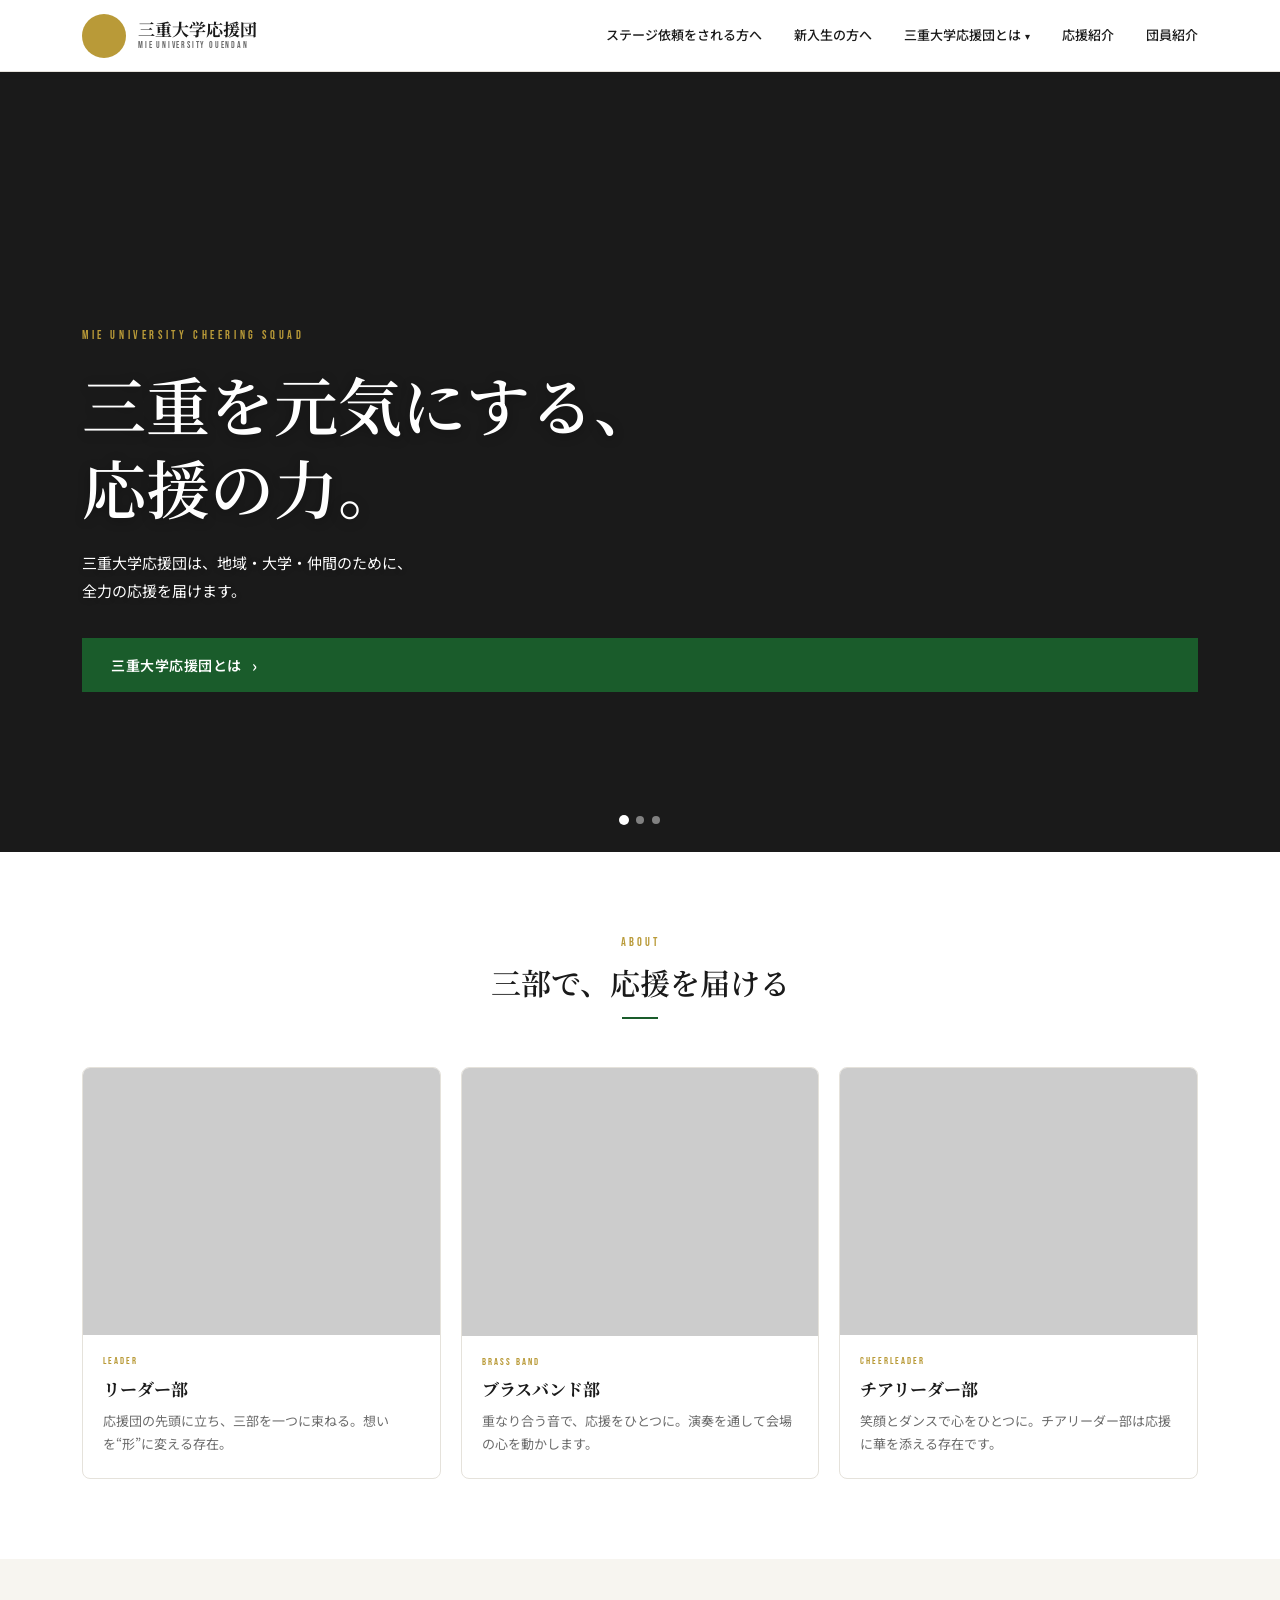
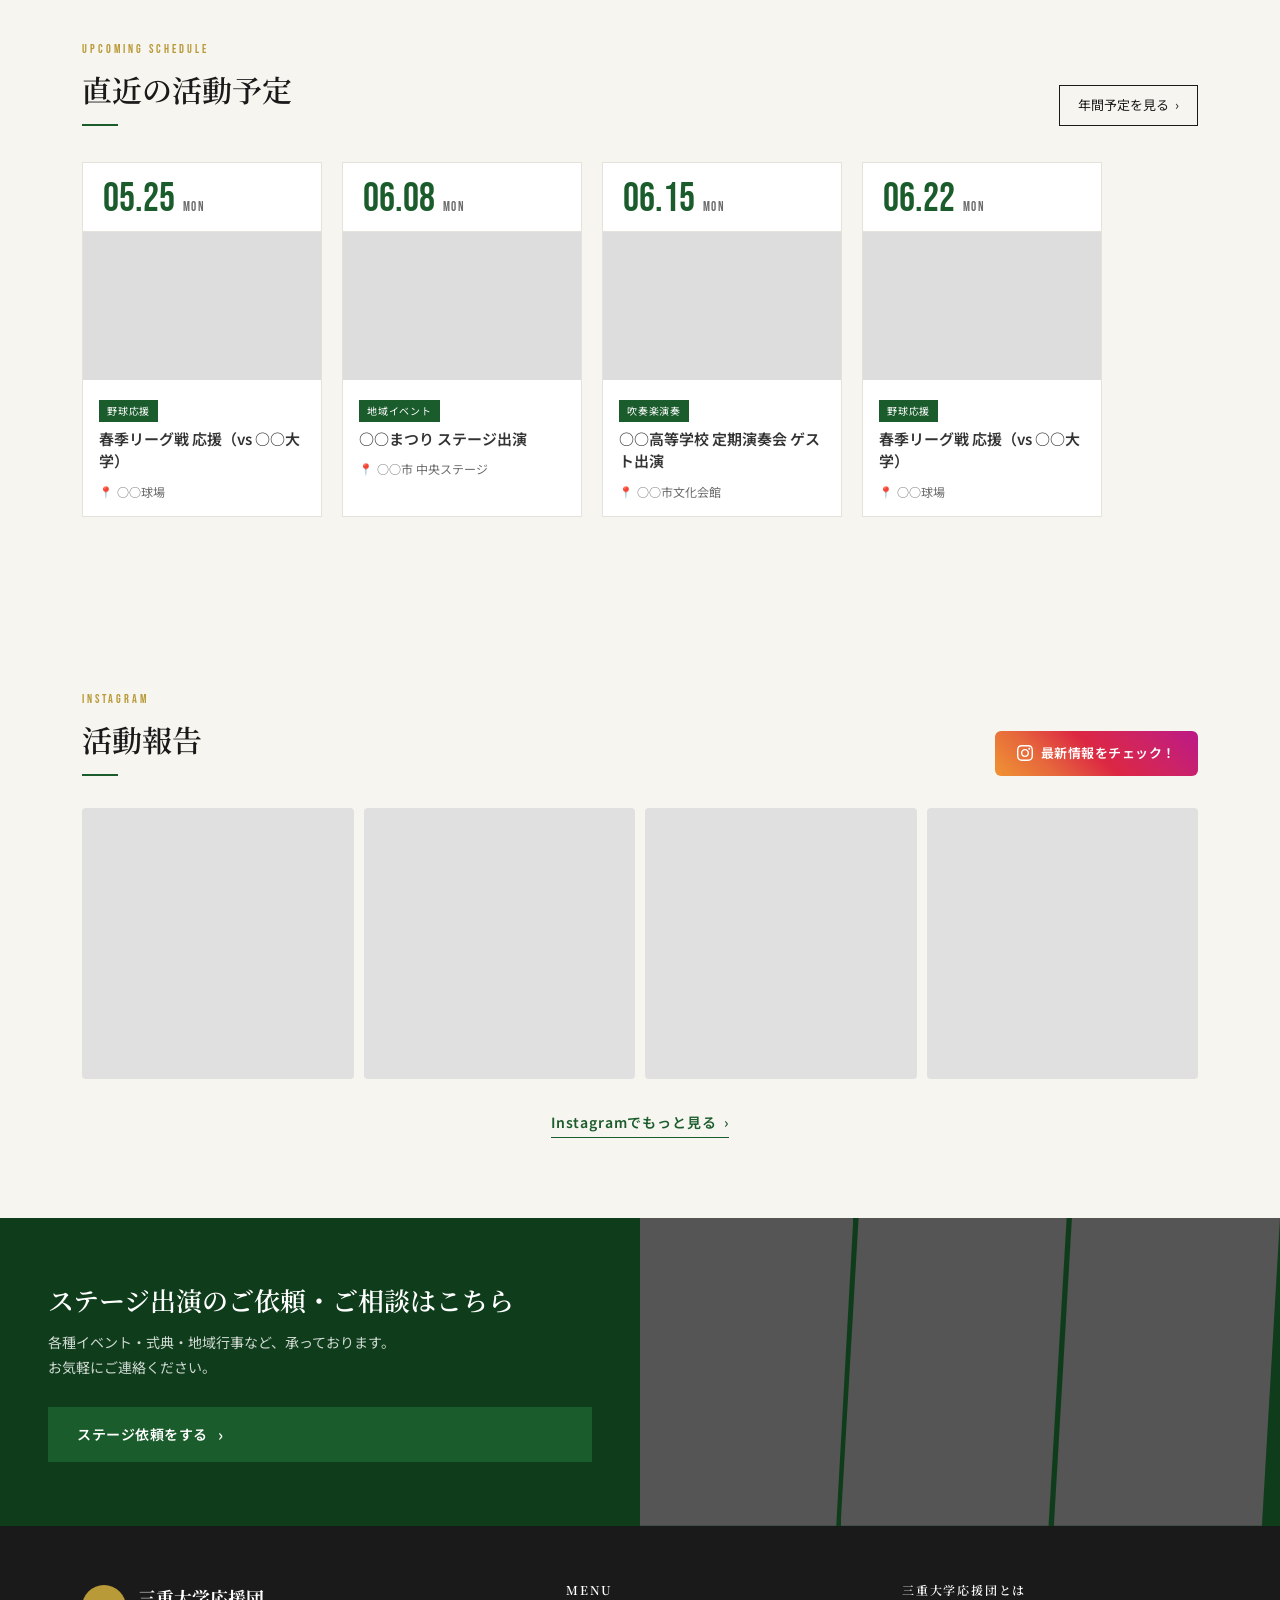
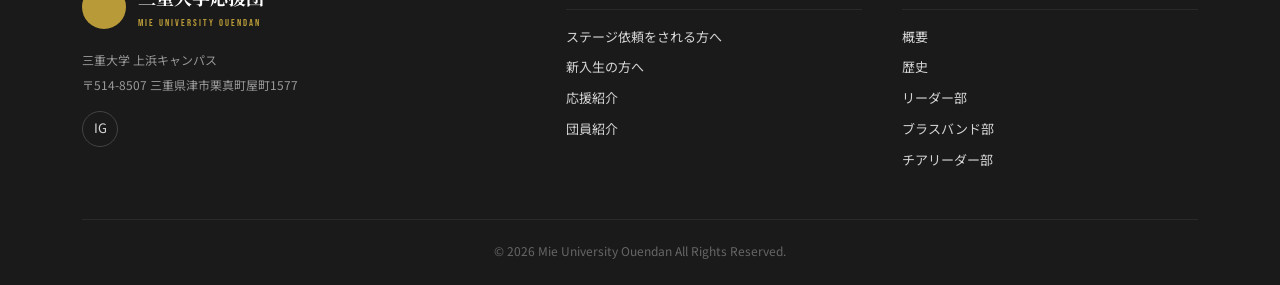
==== commit d3875a31: "画像ファイルをphoto{N}.jpgにリネームし、HTML・JS・txtを一括更新 存在する19件の画像ファイルをマッピング番号に基づいてphoto{N}.jpgへリネーム。 全HTMLファイルおよ" ====
--- a/index.html
+++ b/index.html
@@ -49,9 +49,9 @@
 <!-- ===== ヒーロー ===== -->
 <section class="hero">
  <div class="hero-slides">
-  <div class="hero-slide is-active" style="background-image:url('images/hero/hero-01.jpg')"></div>
-  <div class="hero-slide" style="background-image:url('images/hero/hero-02.jpg')"></div>
-  <div class="hero-slide" style="background-image:url('images/hero/hero-03.jpg')"></div>
+  <div class="hero-slide is-active" style="background-image:url('images/hero/photo2.jpg')"></div>
+  <div class="hero-slide" style="background-image:url('images/hero/photo3.jpg')"></div>
+  <div class="hero-slide" style="background-image:url('images/hero/photo4.jpg')"></div>
  </div>
  <div class="hero-dots">
   <span class="hero-dot is-active"></span>
@@ -75,7 +75,7 @@
   </div>
   <div class="dept-intro-grid">
    <a href="about/leader.html" class="dept-intro-card">
-    <div class="dept-intro-photo" style="background-image:url('images/departments/leader/leader-main.jpg')"></div>
+    <div class="dept-intro-photo" style="background-image:url('images/departments/leader/photo29.jpg')"></div>
     <div class="dept-intro-body">
      <span class="dept-intro-en">LEADER</span>
      <h3>リーダー部</h3>
@@ -83,7 +83,7 @@
     </div>
    </a>
    <a href="about/brass.html" class="dept-intro-card">
-    <div class="dept-intro-photo" style="background-image:url('images/departments/brass/brass-main.jpg')"></div>
+    <div class="dept-intro-photo" style="background-image:url('images/departments/brass/photo41.jpg')"></div>
     <div class="dept-intro-body">
      <span class="dept-intro-en">BRASS BAND</span>
      <h3>ブラスバンド部</h3>
@@ -91,7 +91,7 @@
     </div>
    </a>
    <a href="about/cheer-dept.html" class="dept-intro-card">
-    <div class="dept-intro-photo" style="background-image:url('images/departments/cheer/cheer-main.jpg')"></div>
+    <div class="dept-intro-photo" style="background-image:url('images/departments/cheer/photo51.jpg')"></div>
     <div class="dept-intro-body">
      <span class="dept-intro-en">CHEERLEADER</span>
      <h3>チアリーダー部</h3>
@@ -165,9 +165,9 @@
  <a href="request.html" class="btn btn-primary">ステージ依頼をする <span class="arr">›</span></a>
  </div>
  <div class="cta-stage-right">
- <div class="cta-photo" style="background-image:url('images/departments/brass/brass-main.jpg')"></div>
- <div class="cta-photo" style="background-image:url('images/hero/hero-main.jpg')"></div>
- <div class="cta-photo" style="background-image:url('images/departments/cheer/cheer-main.jpg')"></div>
+ <div class="cta-photo" style="background-image:url('images/departments/brass/photo41.jpg')"></div>
+ <div class="cta-photo" style="background-image:url('images/hero/photo1.jpg')"></div>
+ <div class="cta-photo" style="background-image:url('images/departments/cheer/photo51.jpg')"></div>
  </div>
 </div>
 
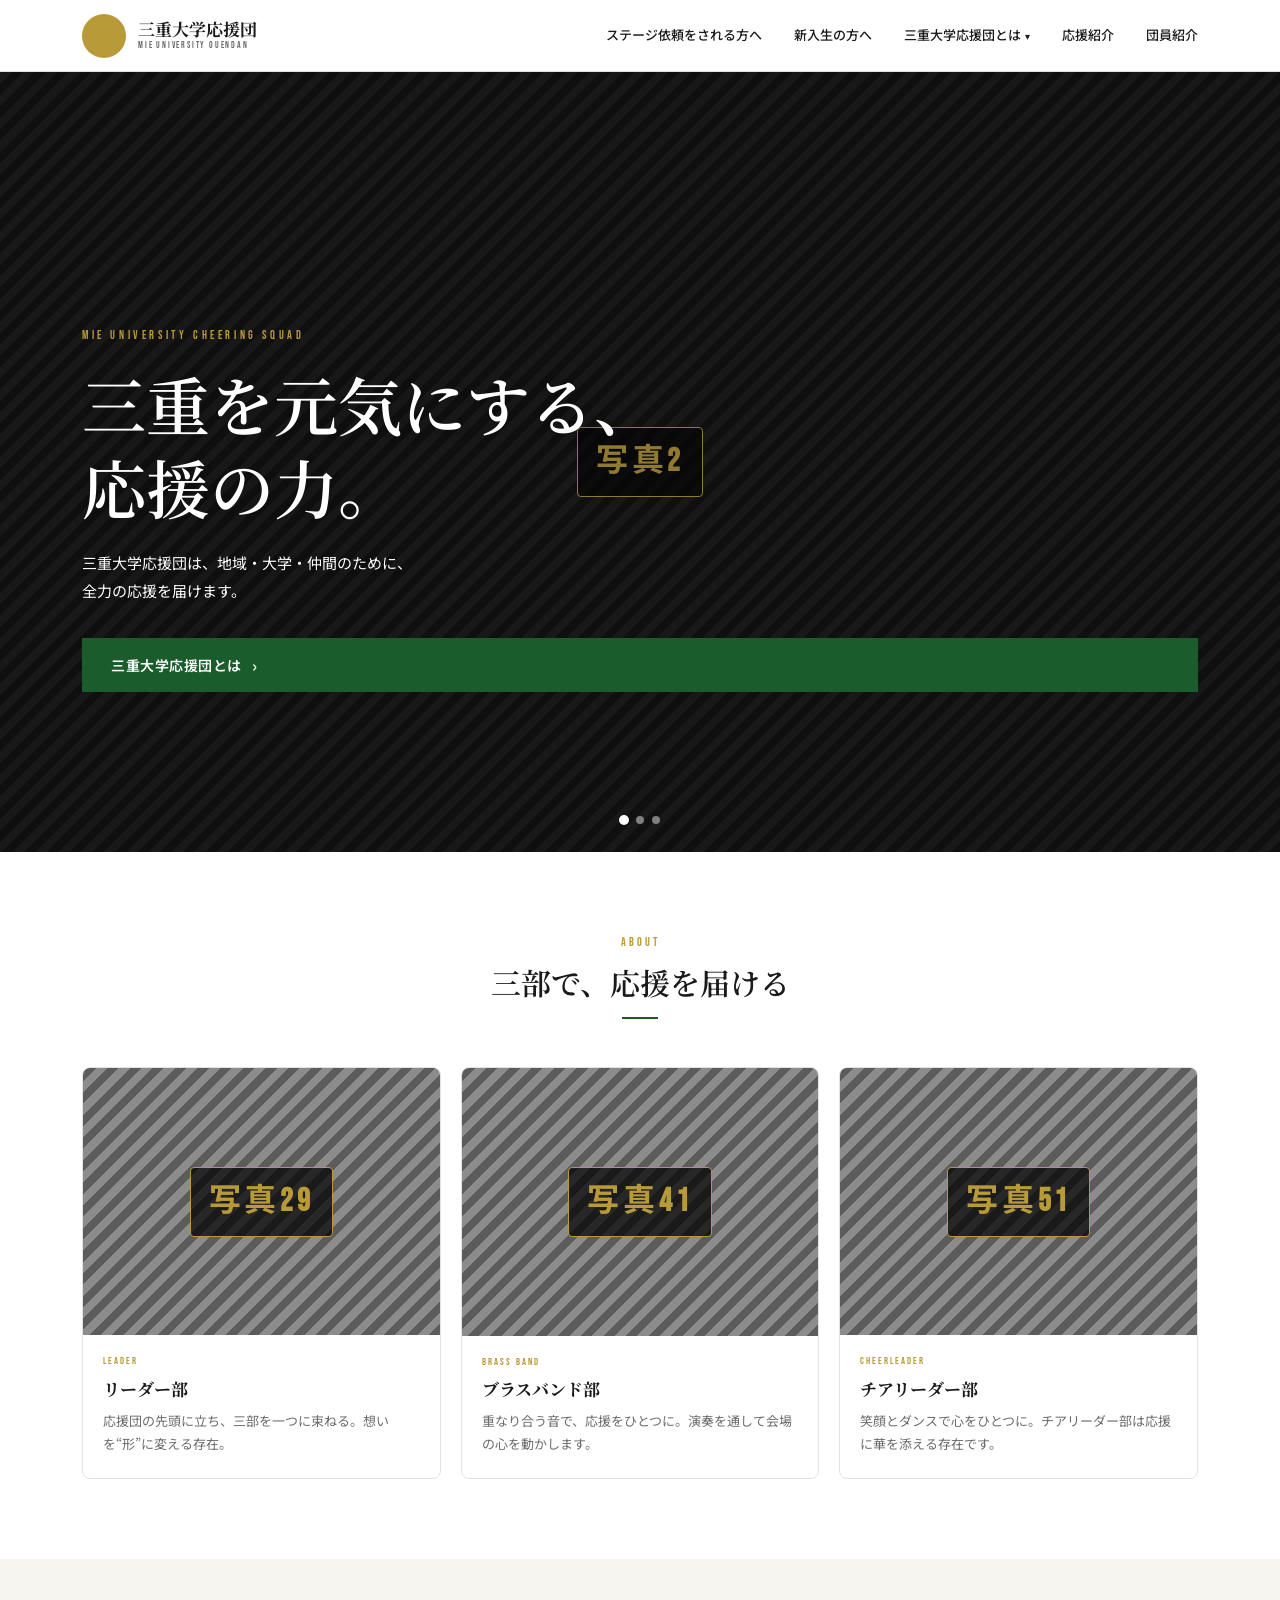
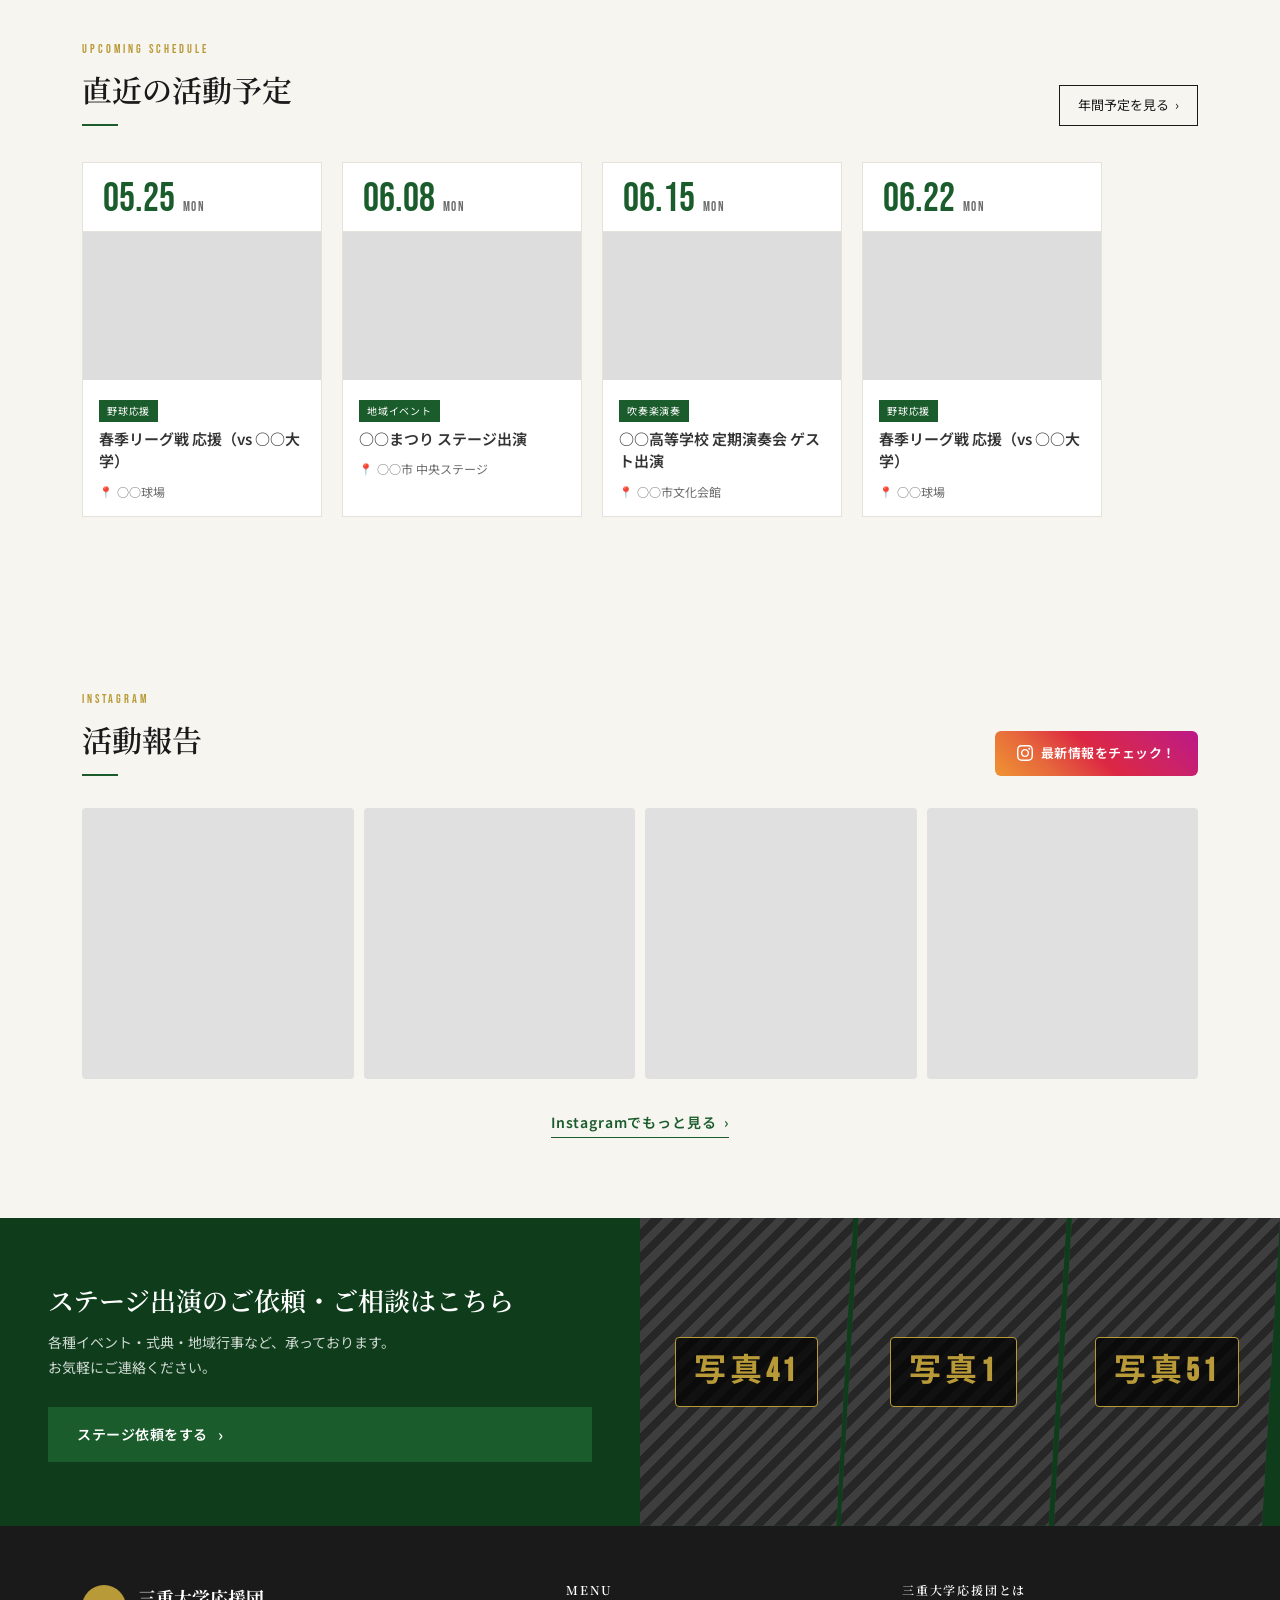
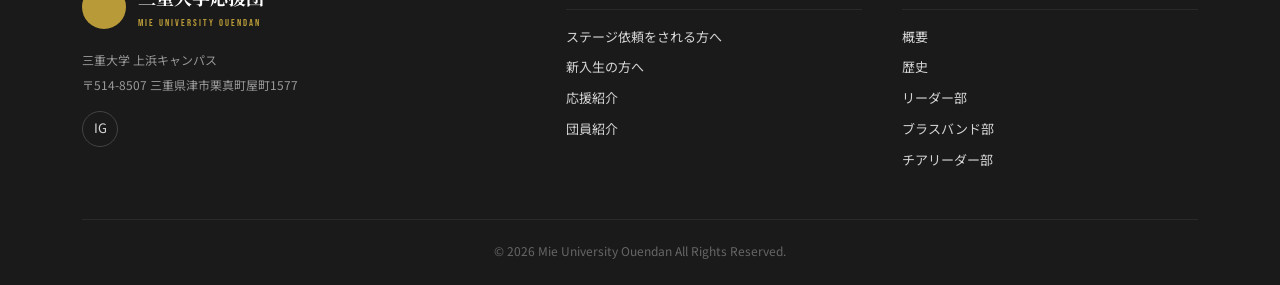
==== commit 2cebf094: "組織体制ページをよくある質問（FAQ）に転用 内容を役職一覧からFAQ形式に全面刷新（入団・活動・費用の3カテゴリ）。 全ページのナビ・フッターのリンクテキストを「組織体制」→「よくある質問」に変更。" ====
--- a/index.html
+++ b/index.html
@@ -34,7 +34,7 @@
  <ul class="nav-dropdown-menu">
  <li><a href="about.html">概要</a></li>
  <li><a href="about/greeting.html">団長挨拶</a></li>
- <li><a href="about/organization.html">組織体制</a></li>
+ <li><a href="about/organization.html">よくある質問</a></li>
  <li><a href="about/history.html">歴史</a></li>
  <li><a href="about/schedule.html">年間予定</a></li>
  </ul>
--- a/css/style.css
+++ b/css/style.css
@@ -1565,3 +1565,89 @@
   .members-panel-grid { grid-template-columns: repeat(2,1fr); }
   .dept-tabs-sticky .dept-select-tab { padding: 10px 12px; font-size: 11px; }
 }
+
+/* ---------- 写真番号オーバーレイ（画像未設置時） ---------- */
+.photo-num-overlay {
+  position: absolute;
+  inset: 0;
+  display: flex;
+  align-items: center;
+  justify-content: center;
+  background: repeating-linear-gradient(
+    -45deg,
+    rgba(0,0,0,0.55) 0px,
+    rgba(0,0,0,0.55) 8px,
+    rgba(20,20,20,0.35) 8px,
+    rgba(20,20,20,0.35) 16px
+  );
+  pointer-events: none;
+  z-index: 2;
+}
+.photo-num-overlay span {
+  background: rgba(0,0,0,0.72);
+  color: var(--color-gold);
+  font-family: var(--font-en);
+  font-size: clamp(1rem, 3.5vw, 2rem);
+  font-weight: 700;
+  letter-spacing: 0.12em;
+  padding: 6px 18px;
+  border: 1.5px solid var(--color-gold);
+  border-radius: 4px;
+  white-space: nowrap;
+}
+
+/* ---------- FAQ ---------- */
+.faq-list {
+  display: flex;
+  flex-direction: column;
+  gap: 16px;
+  max-width: 800px;
+  margin: 0 auto;
+}
+.faq-item {
+  border: 1px solid var(--color-border);
+  border-radius: 6px;
+  overflow: hidden;
+  background: #fff;
+}
+.bg-cream .faq-item {
+  background: #fdfaf5;
+}
+.faq-q {
+  font-family: var(--font-ja-serif);
+  font-size: 1rem;
+  font-weight: 600;
+  color: var(--color-navy);
+  padding: 18px 20px 18px 52px;
+  position: relative;
+  line-height: 1.6;
+}
+.faq-q::before {
+  content: "Q";
+  position: absolute;
+  left: 16px;
+  top: 16px;
+  font-family: var(--font-en);
+  font-size: 1.1rem;
+  font-weight: 700;
+  color: var(--color-gold);
+  line-height: 1;
+}
+.faq-a {
+  font-size: .925rem;
+  color: var(--color-text);
+  line-height: 1.8;
+  padding: 0 20px 18px 52px;
+  position: relative;
+}
+.faq-a::before {
+  content: "A";
+  position: absolute;
+  left: 16px;
+  top: 0;
+  font-family: var(--font-en);
+  font-size: 1.1rem;
+  font-weight: 700;
+  color: var(--color-green);
+  line-height: 1;
+}
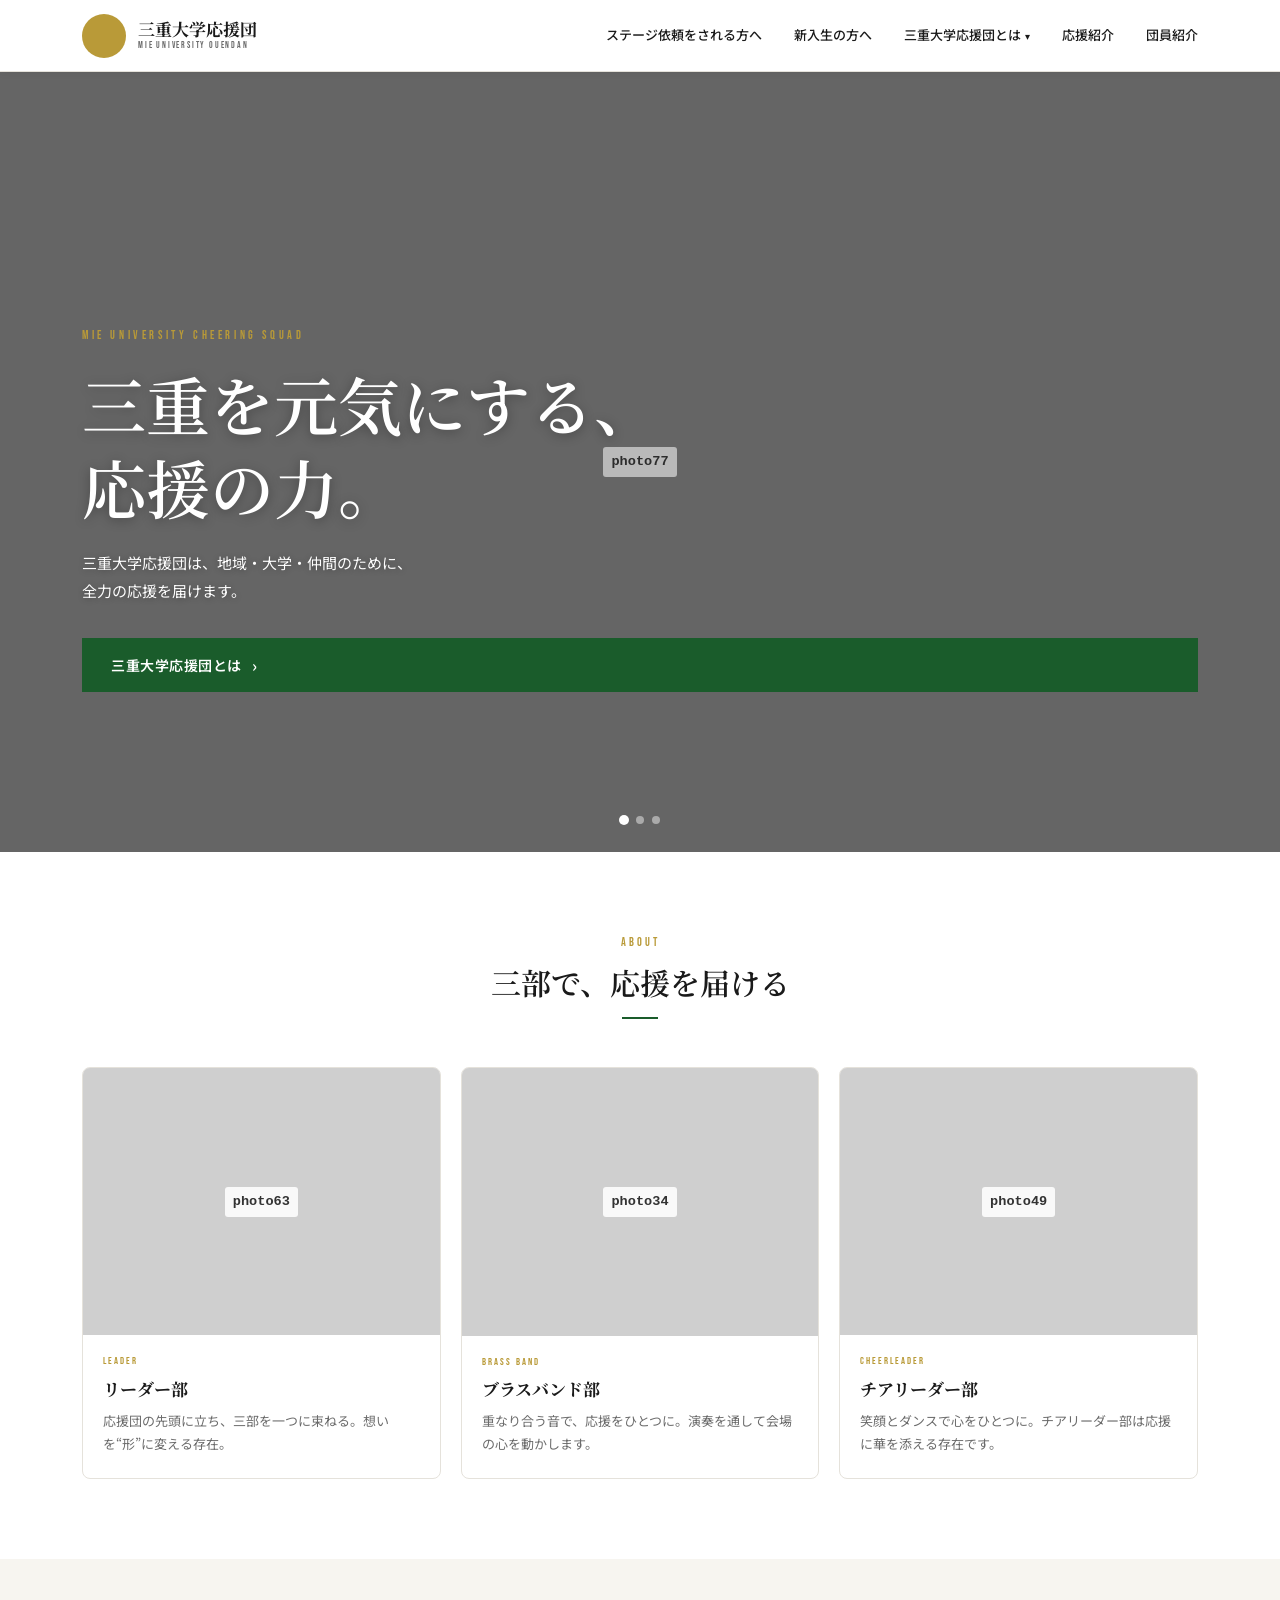
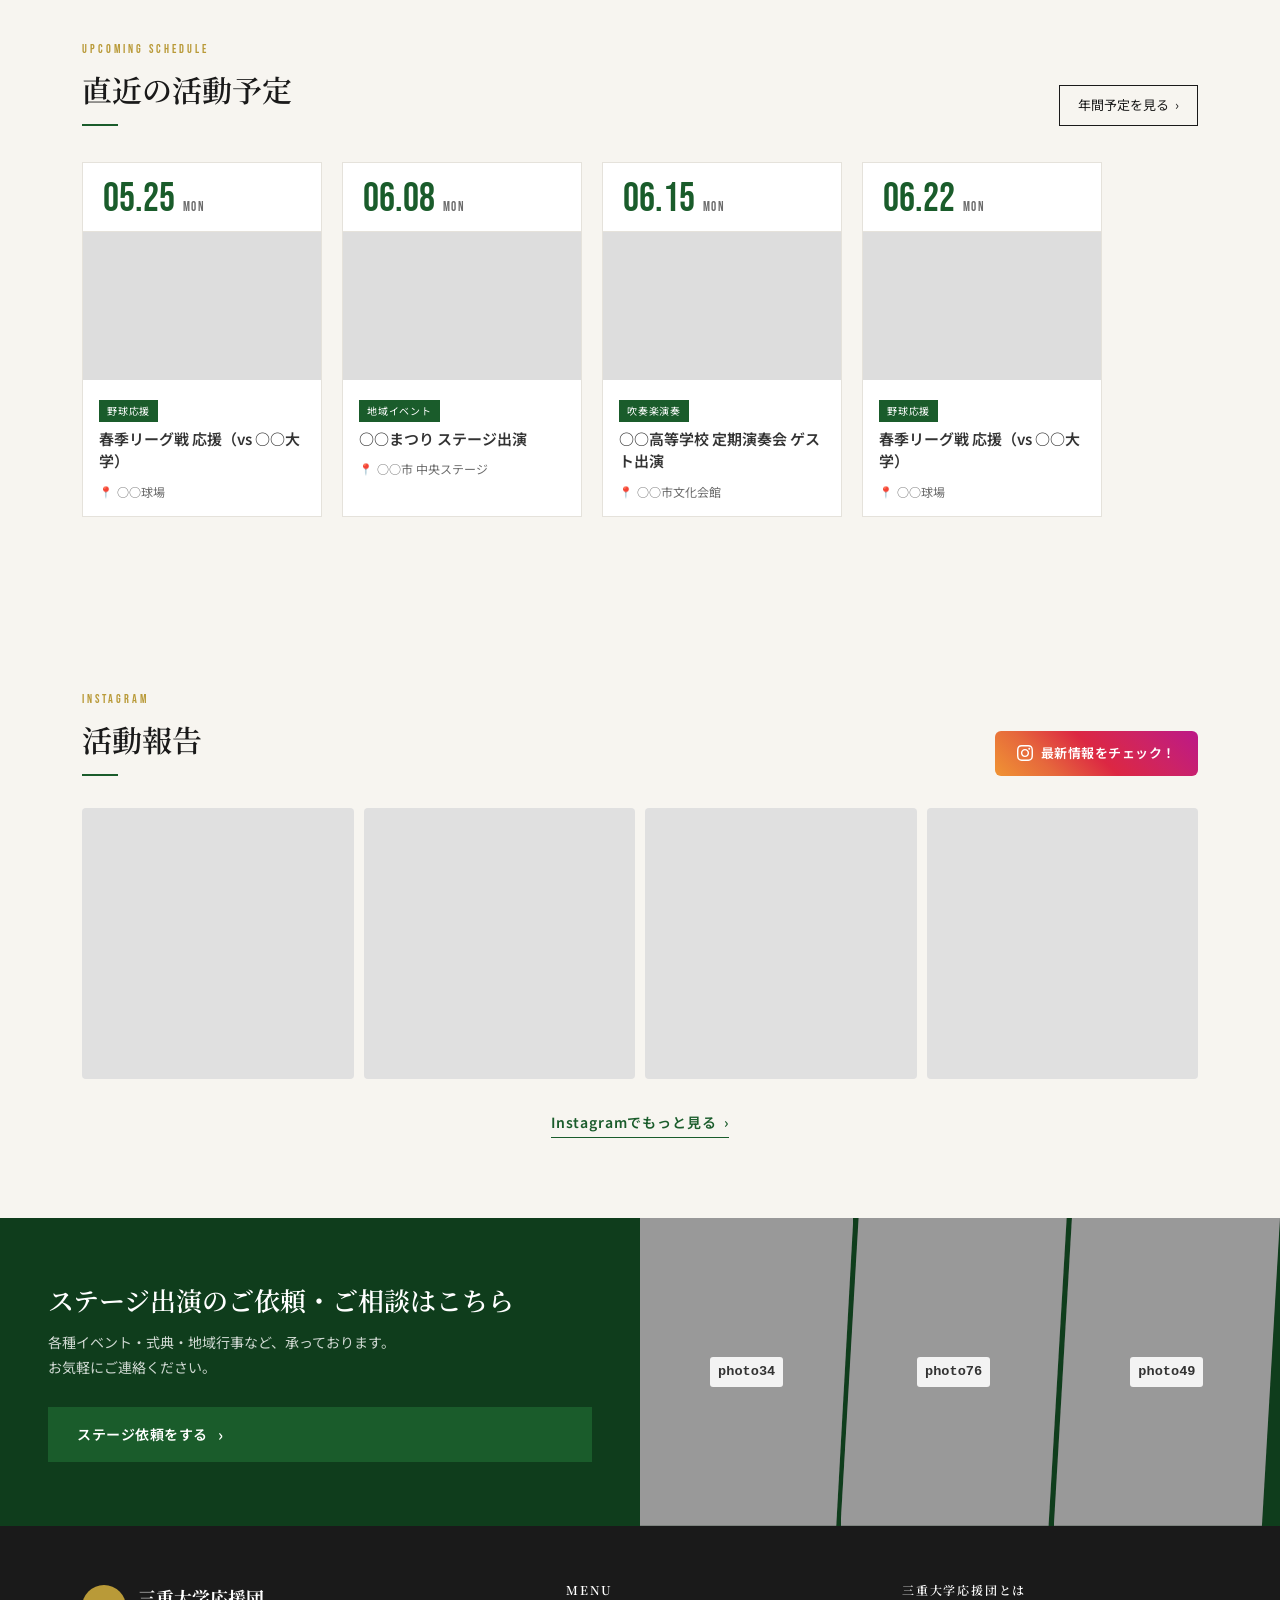
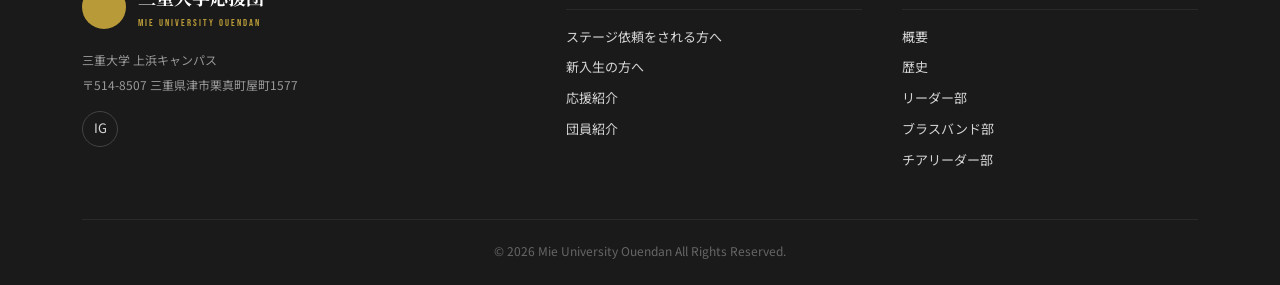
==== commit ea11acb3: "Rename all image paths to sequential photoXX + simplify placeholder overlay - Renumber all images gl" ====
--- a/index.html
+++ b/index.html
@@ -34,7 +34,6 @@
  <ul class="nav-dropdown-menu">
  <li><a href="about.html">概要</a></li>
  <li><a href="about/greeting.html">団長挨拶</a></li>
- <li><a href="about/organization.html">よくある質問</a></li>
  <li><a href="about/history.html">歴史</a></li>
  <li><a href="about/schedule.html">年間予定</a></li>
  </ul>
@@ -49,9 +48,9 @@
 <!-- ===== ヒーロー ===== -->
 <section class="hero">
  <div class="hero-slides">
-  <div class="hero-slide is-active" style="background-image:url('images/hero/photo2.jpg')"></div>
-  <div class="hero-slide" style="background-image:url('images/hero/photo3.jpg')"></div>
-  <div class="hero-slide" style="background-image:url('images/hero/photo4.jpg')"></div>
+  <div class="hero-slide is-active" style="background-image:url('images/hero/photo77.jpg')"></div>
+  <div class="hero-slide" style="background-image:url('images/hero/photo78.jpg')"></div>
+  <div class="hero-slide" style="background-image:url('images/hero/photo79.jpg')"></div>
  </div>
  <div class="hero-dots">
   <span class="hero-dot is-active"></span>
@@ -75,7 +74,7 @@
   </div>
   <div class="dept-intro-grid">
    <a href="about/leader.html" class="dept-intro-card">
-    <div class="dept-intro-photo" style="background-image:url('images/departments/leader/photo29.jpg')"></div>
+    <div class="dept-intro-photo" style="background-image:url('images/departments/leader/photo63.jpg')"></div>
     <div class="dept-intro-body">
      <span class="dept-intro-en">LEADER</span>
      <h3>リーダー部</h3>
@@ -83,7 +82,7 @@
     </div>
    </a>
    <a href="about/brass.html" class="dept-intro-card">
-    <div class="dept-intro-photo" style="background-image:url('images/departments/brass/photo41.jpg')"></div>
+    <div class="dept-intro-photo" style="background-image:url('images/departments/brass/photo34.jpg')"></div>
     <div class="dept-intro-body">
      <span class="dept-intro-en">BRASS BAND</span>
      <h3>ブラスバンド部</h3>
@@ -91,7 +90,7 @@
     </div>
    </a>
    <a href="about/cheer-dept.html" class="dept-intro-card">
-    <div class="dept-intro-photo" style="background-image:url('images/departments/cheer/photo51.jpg')"></div>
+    <div class="dept-intro-photo" style="background-image:url('images/departments/cheer/photo49.jpg')"></div>
     <div class="dept-intro-body">
      <span class="dept-intro-en">CHEERLEADER</span>
      <h3>チアリーダー部</h3>
@@ -165,9 +164,9 @@
  <a href="request.html" class="btn btn-primary">ステージ依頼をする <span class="arr">›</span></a>
  </div>
  <div class="cta-stage-right">
- <div class="cta-photo" style="background-image:url('images/departments/brass/photo41.jpg')"></div>
- <div class="cta-photo" style="background-image:url('images/hero/photo1.jpg')"></div>
- <div class="cta-photo" style="background-image:url('images/departments/cheer/photo51.jpg')"></div>
+ <div class="cta-photo" style="background-image:url('images/departments/brass/photo34.jpg')"></div>
+ <div class="cta-photo" style="background-image:url('images/hero/photo76.jpg')"></div>
+ <div class="cta-photo" style="background-image:url('images/departments/cheer/photo49.jpg')"></div>
  </div>
 </div>
 
--- a/css/style.css
+++ b/css/style.css
@@ -1205,7 +1205,7 @@
 .sec-head-ul p { font-size: 14px; color: var(--color-muted); }
 
 /* ---- 活動4列グリッド ---- */
-.activity-4col { display: grid; grid-template-columns: repeat(4,1fr); gap: 20px; }
+.activity-4col { display: grid; grid-template-columns: repeat(auto-fit, minmax(200px, 1fr)); gap: 20px; }
 .activity-col-icon { font-size: 22px; color: var(--color-green); margin-bottom: 6px; }
 .activity-col-title { font-weight: 700; font-size: 14px; margin-bottom: 8px; display: flex; align-items: center; gap: 6px; }
 .activity-col-desc { font-size: 12px; color: var(--color-muted); line-height: 1.7; margin-bottom: 12px; }
@@ -1566,6 +1566,66 @@
   .dept-tabs-sticky .dept-select-tab { padding: 10px 12px; font-size: 11px; }
 }
 
+/* ---------- 4年生横型カード ---------- */
+.members-panel-grid--4th {
+  grid-template-columns: repeat(2, 1fr);
+  gap: 8px;
+}
+.member-4th-card {
+  display: flex;
+  border: 1px solid var(--color-line);
+  border-radius: 6px;
+  overflow: hidden;
+  background: #fff;
+}
+.member-4th-card .mp-photo {
+  width: 50%;
+  flex-shrink: 0;
+  align-self: flex-start;
+  aspect-ratio: 3/4;
+  background: #ddd center/cover no-repeat;
+}
+.member-4th-card .mp-info {
+  flex: 1;
+  padding: 10px 12px;
+  display: flex;
+  flex-direction: column;
+  justify-content: center;
+  gap: 6px;
+  border-left: 1px solid var(--color-line);
+}
+.member-4th-card .mp-name {
+  font-size: 13px;
+  font-weight: 700;
+  color: var(--color-ink);
+  font-family: var(--font-serif);
+}
+.member-4th-card .mp-roles {
+  display: flex;
+  flex-direction: column;
+  gap: 2px;
+}
+.member-4th-card .mp-role-item {
+  font-size: 10px;
+  color: var(--color-muted);
+  line-height: 1.5;
+}
+@media (max-width: 640px) {
+  .members-panel-grid--4th { grid-template-columns: 1fr; }
+}
+
+/* ---------- 集合写真 ---------- */
+.group-photo-wrap {
+  margin-top: 12px;
+}
+.group-photo-img {
+  width: 100%;
+  max-width: 600px;
+  aspect-ratio: 16 / 9;
+  background: #ccc center/cover no-repeat;
+  border-radius: 8px;
+}
+
 /* ---------- 写真番号オーバーレイ（画像未設置時） ---------- */
 .photo-num-overlay {
   position: absolute;
@@ -1573,81 +1633,163 @@
   display: flex;
   align-items: center;
   justify-content: center;
-  background: repeating-linear-gradient(
-    -45deg,
-    rgba(0,0,0,0.55) 0px,
-    rgba(0,0,0,0.55) 8px,
-    rgba(20,20,20,0.35) 8px,
-    rgba(20,20,20,0.35) 16px
-  );
+  background: rgba(210, 210, 210, 0.55);
   pointer-events: none;
   z-index: 2;
 }
 .photo-num-overlay span {
-  background: rgba(0,0,0,0.72);
-  color: var(--color-gold);
-  font-family: var(--font-en);
-  font-size: clamp(1rem, 3.5vw, 2rem);
-  font-weight: 700;
-  letter-spacing: 0.12em;
-  padding: 6px 18px;
-  border: 1.5px solid var(--color-gold);
-  border-radius: 4px;
+  background: rgba(255, 255, 255, 0.88);
+  color: #333;
+  font-family: monospace, sans-serif;
+  font-size: clamp(0.6rem, 1.8vw, 0.85rem);
+  font-weight: 600;
+  padding: 3px 8px;
+  border-radius: 3px;
   white-space: nowrap;
 }
 
-/* ---------- FAQ ---------- */
-.faq-list {
-  display: flex;
-  flex-direction: column;
-  gap: 16px;
+/* ---------- FAQ アコーディオン ---------- */
+.faq-accordion {
   max-width: 800px;
   margin: 0 auto;
-}
-.faq-item {
-  border: 1px solid var(--color-border);
-  border-radius: 6px;
-  overflow: hidden;
-  background: #fff;
-}
-.bg-cream .faq-item {
-  background: #fdfaf5;
-}
-.faq-q {
+  border-top: 1px solid var(--color-border);
+}
+.faq-acc-item {
+  border-bottom: 1px solid var(--color-border);
+}
+.faq-acc-q {
+  display: flex;
+  justify-content: space-between;
+  align-items: center;
+  gap: 16px;
+  width: 100%;
+  padding: 20px 4px 20px 40px;
+  background: none;
+  border: none;
+  cursor: pointer;
+  text-align: left;
   font-family: var(--font-ja-serif);
   font-size: 1rem;
   font-weight: 600;
   color: var(--color-navy);
-  padding: 18px 20px 18px 52px;
+  line-height: 1.6;
   position: relative;
-  line-height: 1.6;
-}
-.faq-q::before {
+  transition: color .2s;
+}
+.faq-acc-q:hover { color: var(--color-green); }
+.faq-acc-q::before {
   content: "Q";
   position: absolute;
-  left: 16px;
-  top: 16px;
+  left: 0;
+  top: 50%;
+  transform: translateY(-50%);
   font-family: var(--font-en);
-  font-size: 1.1rem;
+  font-size: 1.15rem;
   font-weight: 700;
   color: var(--color-gold);
   line-height: 1;
 }
-.faq-a {
+.faq-acc-icon {
+  flex-shrink: 0;
+  font-size: 1.5rem;
+  font-weight: 300;
+  color: var(--color-gold);
+  line-height: 1;
+  transition: transform .3s ease;
+  user-select: none;
+}
+.faq-acc-q.is-open .faq-acc-icon {
+  transform: rotate(45deg);
+}
+.faq-acc-body {
+  overflow: hidden;
+  height: 0;
+  transition: height .3s ease;
+}
+.faq-acc-a {
   font-size: .925rem;
   color: var(--color-text);
-  line-height: 1.8;
-  padding: 0 20px 18px 52px;
+  line-height: 1.85;
+  padding: 0 4px 20px 40px;
   position: relative;
 }
-.faq-a::before {
+.faq-acc-a::before {
   content: "A";
   position: absolute;
-  left: 16px;
+  left: 0;
   top: 0;
   font-family: var(--font-en);
-  font-size: 1.1rem;
+  font-size: 1.15rem;
   font-weight: 700;
   color: var(--color-green);
   line-height: 1;
 }
+
+/* ---------- FAQ 部門カード行 ---------- */
+.faq-dept-row {
+  display: flex;
+  gap: 48px;
+  align-items: flex-start;
+}
+.faq-dept-card {
+  width: 240px;
+  flex-shrink: 0;
+  border: 1px solid var(--color-border);
+  border-radius: 8px;
+  overflow: hidden;
+  background: #fff;
+}
+.bg-cream .faq-dept-card { background: #fdfaf5; }
+.faq-dept-card-photo {
+  width: 100%;
+  aspect-ratio: 4 / 3;
+  background-size: cover;
+  background-position: center;
+}
+.faq-dept-card-body {
+  padding: 16px;
+  display: flex;
+  flex-direction: column;
+  gap: 8px;
+}
+.faq-dept-card-body .label {
+  font-size: .7rem;
+  letter-spacing: .15em;
+  color: var(--color-gold);
+  font-family: var(--font-en);
+}
+.faq-dept-card-body h3 {
+  font-family: var(--font-ja-serif);
+  font-size: 1.1rem;
+  font-weight: 700;
+  color: var(--color-navy);
+  margin: 0;
+}
+.faq-dept-card-body p {
+  font-size: .85rem;
+  line-height: 1.7;
+  color: var(--color-text);
+  margin: 0;
+}
+.faq-dept-card-body .btn-join {
+  align-self: flex-start;
+  font-size: .8rem;
+  padding: 8px 16px;
+  margin-top: 4px;
+}
+.faq-dept-faq {
+  flex: 1;
+  min-width: 0;
+}
+.faq-dept-faq .faq-accordion {
+  max-width: 100%;
+}
+@media (max-width: 768px) {
+  .faq-dept-row {
+    flex-direction: column;
+    gap: 24px;
+  }
+  .faq-dept-card {
+    width: 100%;
+  }
+}
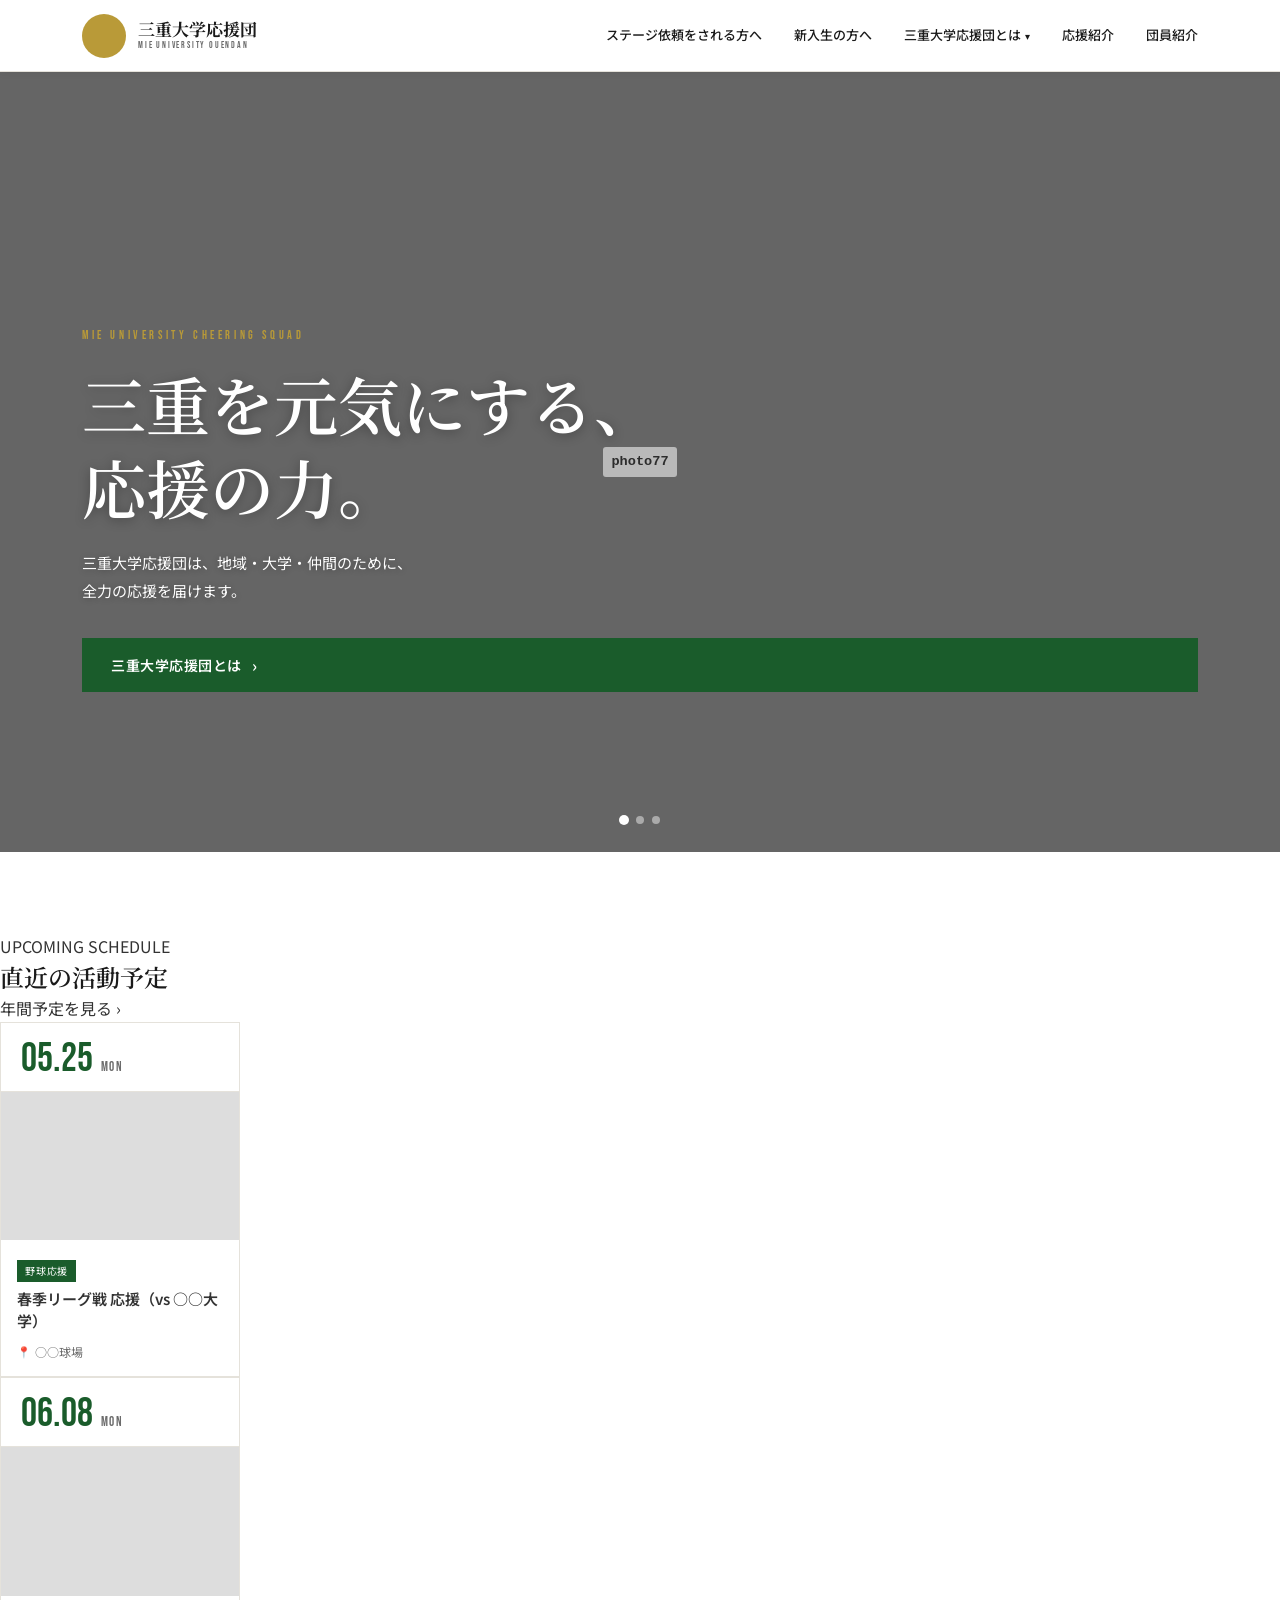
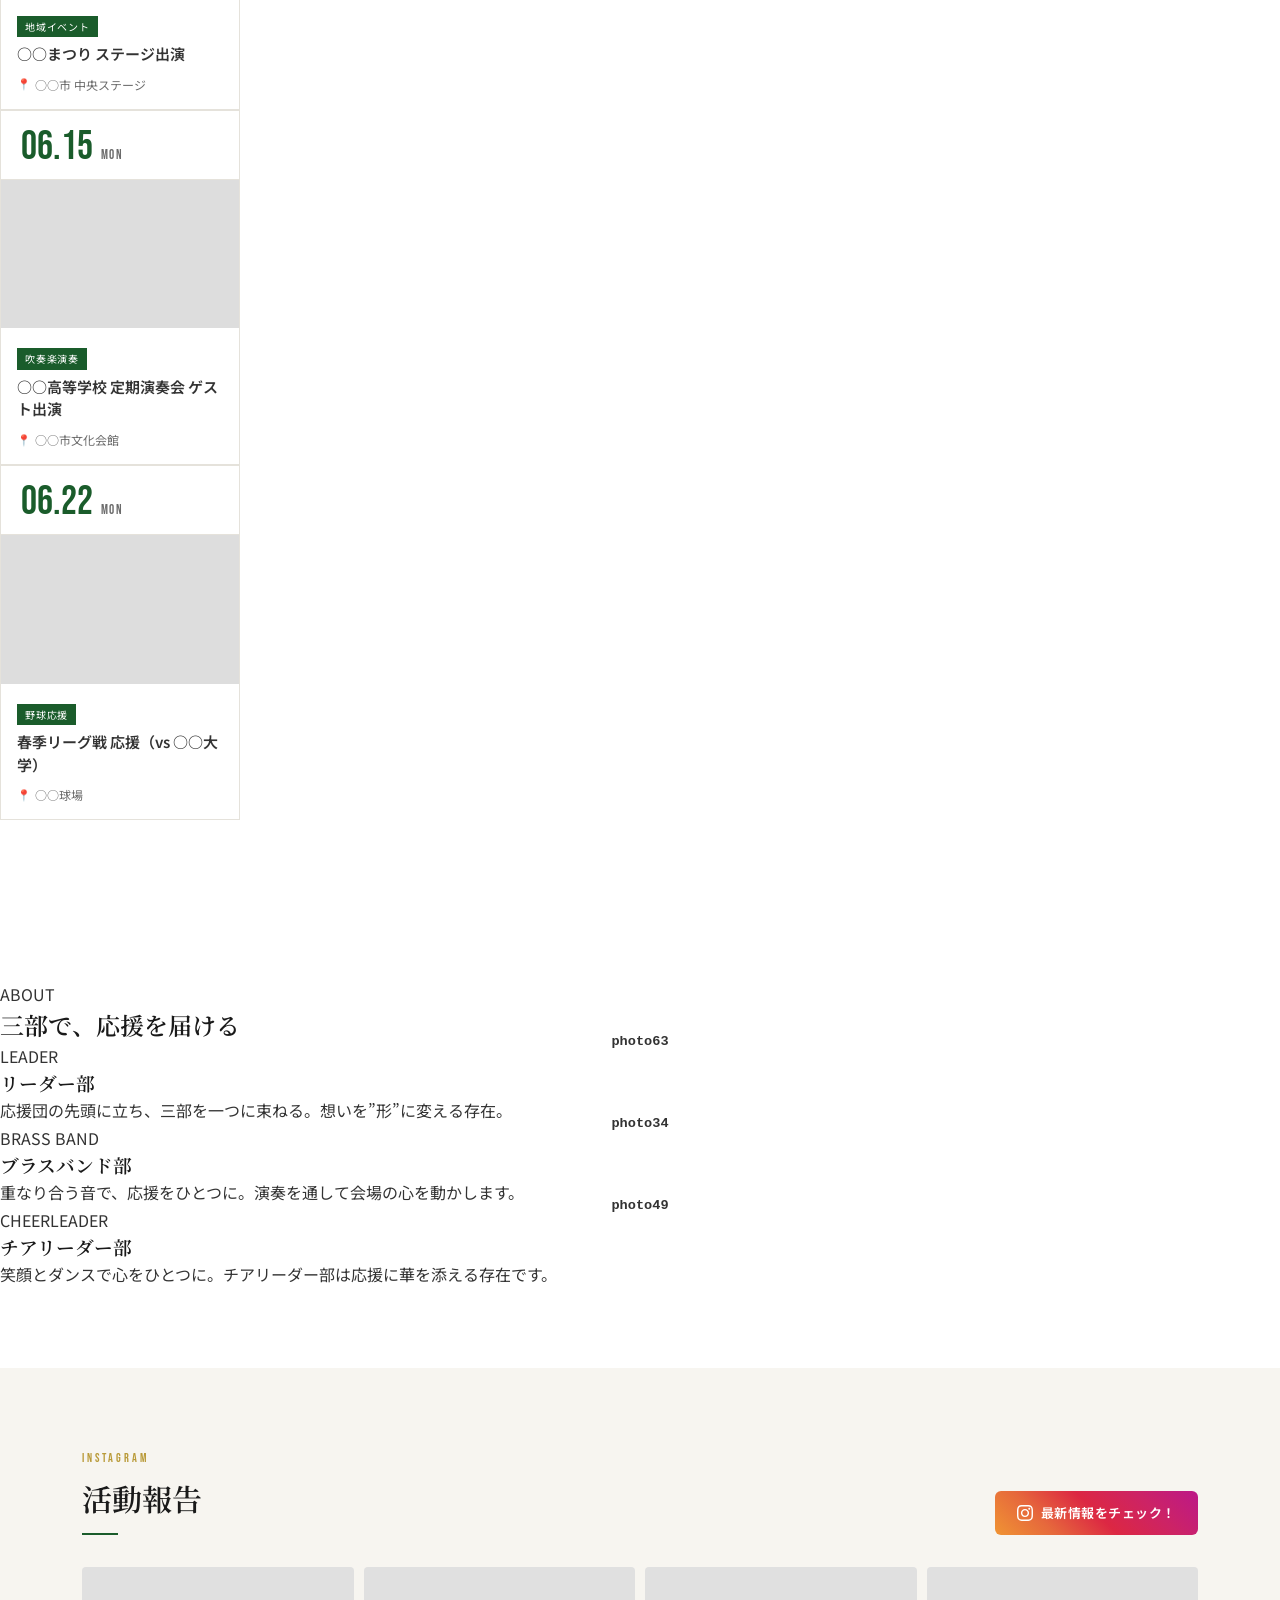
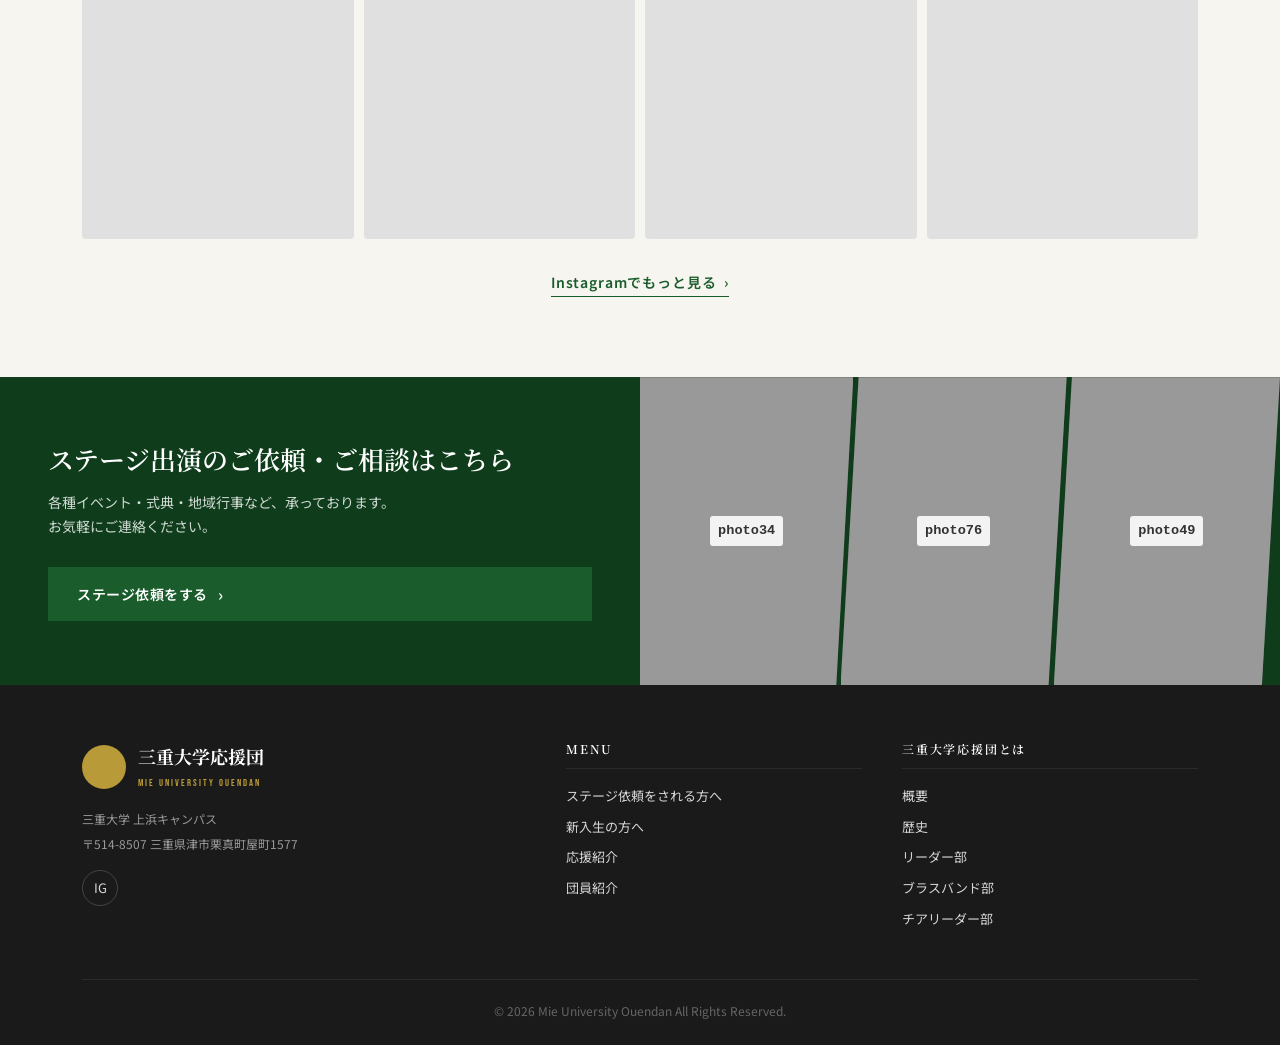
==== commit aa839f6b: "活動予定セクションをヒーロー直後に移動・各予定に詳細ページを追加 - index.html: 活動予定セクションをヒーロー直後（三部紹介より前）に移動 - schedule.js: 各アイテムに bo" ====
--- a/index.html
+++ b/index.html
@@ -65,55 +65,55 @@
  </div>
 </section>
 
+<!-- ===== 直近の活動予定 ===== -->
+<section class=”bg-cream”>
+ <div class=”container”>
+ <div class=”sec-head-row”>
+ <div>
+ <span class=”sec-label”>UPCOMING SCHEDULE</span>
+ <h2 class=”sec-h2”>直近の活動予定</h2>
+ </div>
+ <a href=”about/schedule.html” class=”see-all”>年間予定を見る <span>›</span></a>
+ </div>
+ <div class=”schedule-cards-wrap”>
+ <div class=”schedule-cards” data-schedule-list></div>
+ </div>
+ </div>
+</section>
+
 <!-- ===== 三部紹介 ===== -->
 <section>
- <div class="container">
-  <div class="sec-head-center">
-   <span class="sec-label">ABOUT</span>
-   <h2 class="sec-h2">三部で、応援を届ける</h2>
-  </div>
-  <div class="dept-intro-grid">
-   <a href="about/leader.html" class="dept-intro-card">
-    <div class="dept-intro-photo" style="background-image:url('images/departments/leader/photo63.jpg')"></div>
-    <div class="dept-intro-body">
-     <span class="dept-intro-en">LEADER</span>
+ <div class=”container”>
+  <div class=”sec-head-center”>
+   <span class=”sec-label”>ABOUT</span>
+   <h2 class=”sec-h2”>三部で、応援を届ける</h2>
+  </div>
+  <div class=”dept-intro-grid”>
+   <a href=”about/leader.html” class=”dept-intro-card”>
+    <div class=”dept-intro-photo” style=”background-image:url('images/departments/leader/photo63.jpg')”></div>
+    <div class=”dept-intro-body”>
+     <span class=”dept-intro-en”>LEADER</span>
      <h3>リーダー部</h3>
-     <p>応援団の先頭に立ち、三部を一つに束ねる。想いを“形”に変える存在。</p>
+     <p>応援団の先頭に立ち、三部を一つに束ねる。想いを”形”に変える存在。</p>
     </div>
    </a>
-   <a href="about/brass.html" class="dept-intro-card">
-    <div class="dept-intro-photo" style="background-image:url('images/departments/brass/photo34.jpg')"></div>
-    <div class="dept-intro-body">
-     <span class="dept-intro-en">BRASS BAND</span>
+   <a href=”about/brass.html” class=”dept-intro-card”>
+    <div class=”dept-intro-photo” style=”background-image:url('images/departments/brass/photo34.jpg')”></div>
+    <div class=”dept-intro-body”>
+     <span class=”dept-intro-en”>BRASS BAND</span>
      <h3>ブラスバンド部</h3>
      <p>重なり合う音で、応援をひとつに。演奏を通して会場の心を動かします。</p>
     </div>
    </a>
-   <a href="about/cheer-dept.html" class="dept-intro-card">
-    <div class="dept-intro-photo" style="background-image:url('images/departments/cheer/photo49.jpg')"></div>
-    <div class="dept-intro-body">
-     <span class="dept-intro-en">CHEERLEADER</span>
+   <a href=”about/cheer-dept.html” class=”dept-intro-card”>
+    <div class=”dept-intro-photo” style=”background-image:url('images/departments/cheer/photo49.jpg')”></div>
+    <div class=”dept-intro-body”>
+     <span class=”dept-intro-en”>CHEERLEADER</span>
      <h3>チアリーダー部</h3>
      <p>笑顔とダンスで心をひとつに。チアリーダー部は応援に華を添える存在です。</p>
     </div>
    </a>
   </div>
- </div>
-</section>
-
-<!-- ===== 直近の活動予定 ===== -->
-<section class="bg-cream">
- <div class="container">
- <div class="sec-head-row">
- <div>
- <span class="sec-label">UPCOMING SCHEDULE</span>
- <h2 class="sec-h2">直近の活動予定</h2>
- </div>
- <a href="about/schedule.html" class="see-all">年間予定を見る <span>›</span></a>
- </div>
- <div class="schedule-cards-wrap">
- <div class="schedule-cards" data-schedule-list></div>
- </div>
  </div>
 </section>
 
--- a/css/style.css
+++ b/css/style.css
@@ -325,7 +325,7 @@
   width: 240px; flex-shrink: 0;
   background: var(--color-bg-alt);
   border: 1px solid var(--color-line);
-  cursor: default;
+  color: inherit; text-decoration: none; display: block;
   transition: box-shadow 0.2s, transform 0.2s;
 }
 .schedule-card:hover { box-shadow: 0 6px 20px rgba(0,0,0,.1); transform: translateY(-2px); }
@@ -359,6 +359,16 @@
   display: flex; align-items: center; gap: 4px;
 }
 .schedule-card-place::before { content: "📍"; font-size: 11px; }
+
+/* 活動予定 詳細ページ */
+.sched-detail { max-width: 760px; margin: 0 auto; padding: 40px 0 60px; }
+.sched-detail-head { margin-bottom: 28px; }
+.sched-detail-title { font-family: var(--font-serif); font-size: clamp(22px, 3vw, 32px); line-height: 1.4; margin: 10px 0 18px; color: var(--color-ink); }
+.sched-detail-meta { display: flex; flex-wrap: wrap; gap: 16px; font-size: 14px; color: var(--color-muted); }
+.sched-detail-img { aspect-ratio: 16/10; background: #ddd center/cover no-repeat; border-radius: 8px; margin-bottom: 32px; }
+.sched-detail-body { font-size: 15px; line-height: 2; color: var(--color-text); margin-bottom: 40px; }
+.sched-detail-back { display: inline-block; font-size: 13px; font-weight: 600; color: var(--color-green); border: 1px solid var(--color-green); padding: 10px 20px; border-radius: 4px; transition: background .2s, color .2s; }
+.sched-detail-back:hover { background: var(--color-green); color: #fff; }
 
 /* Instagram セクション */
 .insta-section-head {
@@ -1356,14 +1366,9 @@
 .member-panel-card .mp-msg-label { font-size: 10px; color: var(--color-muted); padding: 4px 6px 0; border-top: 1px solid var(--color-line); display: block; }
 .member-panel-card .mp-msg { font-size: 10px; padding: 2px 6px 8px; line-height: 1.5; display: block; }
 
-/* Dept panel activity (right panel bottom) */
-.dept-panel-activity { display: flex; align-items: flex-start; gap: 12px; padding: 14px 20px; background: #f0ede8; border-top: 1px solid var(--color-line); }
-.dept-panel-activity-icon { font-size: 22px; flex-shrink: 0; margin-top: 2px; }
-.dept-panel-activity-body { flex: 1; }
-.dept-panel-activity-body h4 { font-size: 13px; font-weight: 700; margin-bottom: 4px; }
-.dept-panel-activity-body p { font-size: 12px; color: var(--color-muted); line-height: 1.6; margin: 0; }
-.dept-panel-activity-link { margin-left: auto; flex-shrink: 0; font-size: 12px; font-weight: 600; color: var(--color-green); border: 1px solid var(--color-green); padding: 8px 12px; border-radius: 4px; white-space: nowrap; align-self: center; transition: background .2s, color .2s; }
-.dept-panel-activity-link:hover { background: var(--color-green); color: #fff; }
+/* Dept panel header link (right side of header) */
+.dept-panel-header-link { margin-left: auto; flex-shrink: 0; font-size: 11px; font-weight: 600; color: #fff; border: 1px solid rgba(255,255,255,0.7); padding: 6px 12px; border-radius: 4px; white-space: nowrap; transition: background .2s, border-color .2s; }
+.dept-panel-header-link:hover { background: rgba(255,255,255,0.18); border-color: #fff; }
 
 /* ---- 団員からのご挨拶 ---- */
 .greeting-page-intro { display: grid; grid-template-columns: 1fr 1fr; }
@@ -1512,9 +1517,6 @@
 .year-intro-desc { font-size: 13px; margin-bottom: 24px; }
 .members-panel-grid { grid-template-columns: repeat(6,1fr); gap: 14px; }
 
-/* アクティビティバー */
-.dept-panel-activity { padding: 18px 52px; }
-
 /* 固定フローティングCTA */
 .members-fixed-cta {
   position: fixed;
@@ -1547,7 +1549,6 @@
   .members-panel-grid { grid-template-columns: repeat(4,1fr); }
   .year-content { padding: 24px 32px; }
   .dept-panel-desc { padding: 14px 32px; }
-  .dept-panel-activity { padding: 14px 32px; }
   .dept-panel-header-inner { padding: 20px 32px; }
 }
 @media (max-width: 768px) {
@@ -1555,7 +1556,6 @@
   .members-panel-grid { grid-template-columns: repeat(3,1fr); }
   .year-content { padding: 20px 20px; }
   .dept-panel-desc { padding: 12px 20px; }
-  .dept-panel-activity { padding: 12px 20px; }
   .dept-panel-header-inner { padding: 16px 20px; }
   .dept-panel-header { height: 72px; }
   .dept-panel-header-inner { padding: 0 20px; }
@@ -1595,7 +1595,7 @@
   border-left: 1px solid var(--color-line);
 }
 .member-4th-card .mp-name {
-  font-size: 13px;
+  font-size: clamp(15px, 3.5vw, 40px);
   font-weight: 700;
   color: var(--color-ink);
   font-family: var(--font-serif);
@@ -1606,7 +1606,7 @@
   gap: 2px;
 }
 .member-4th-card .mp-role-item {
-  font-size: 10px;
+  font-size: clamp(11px, 2vw, 15px);
   color: var(--color-muted);
   line-height: 1.5;
 }
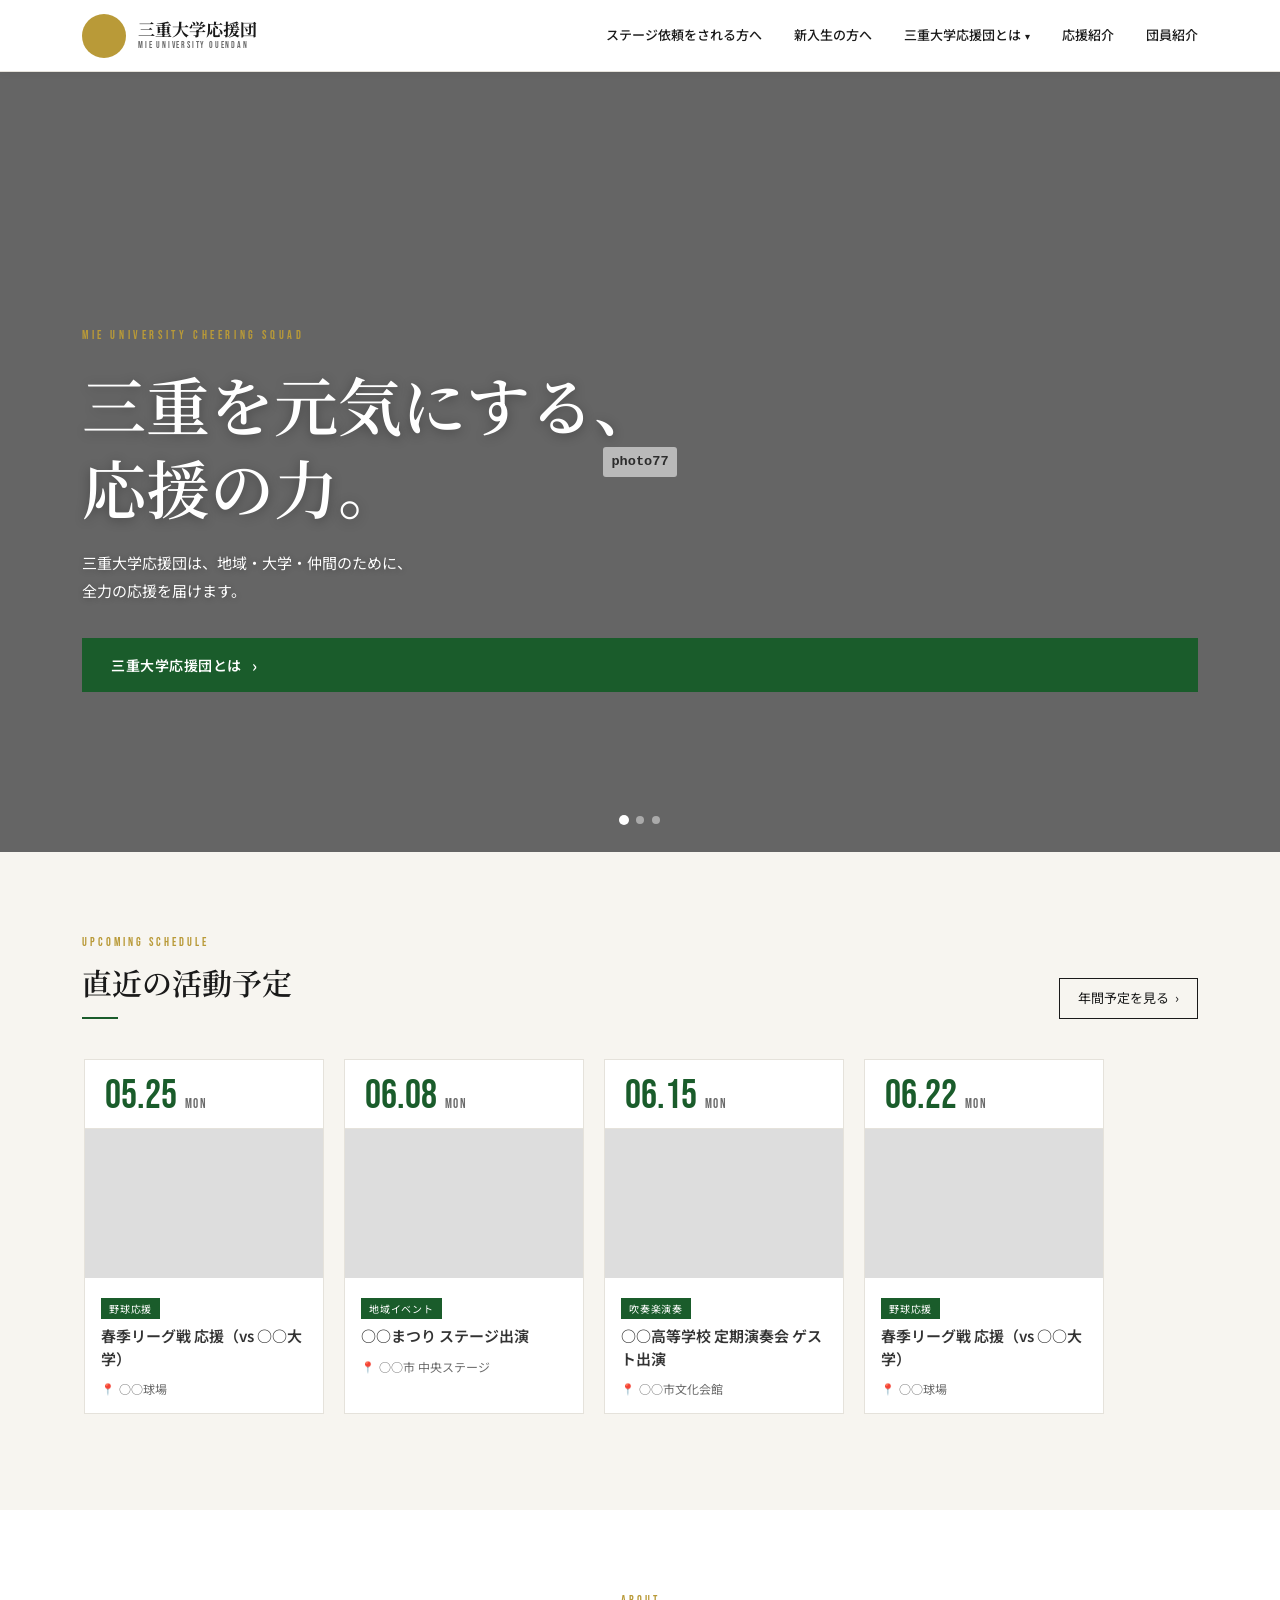
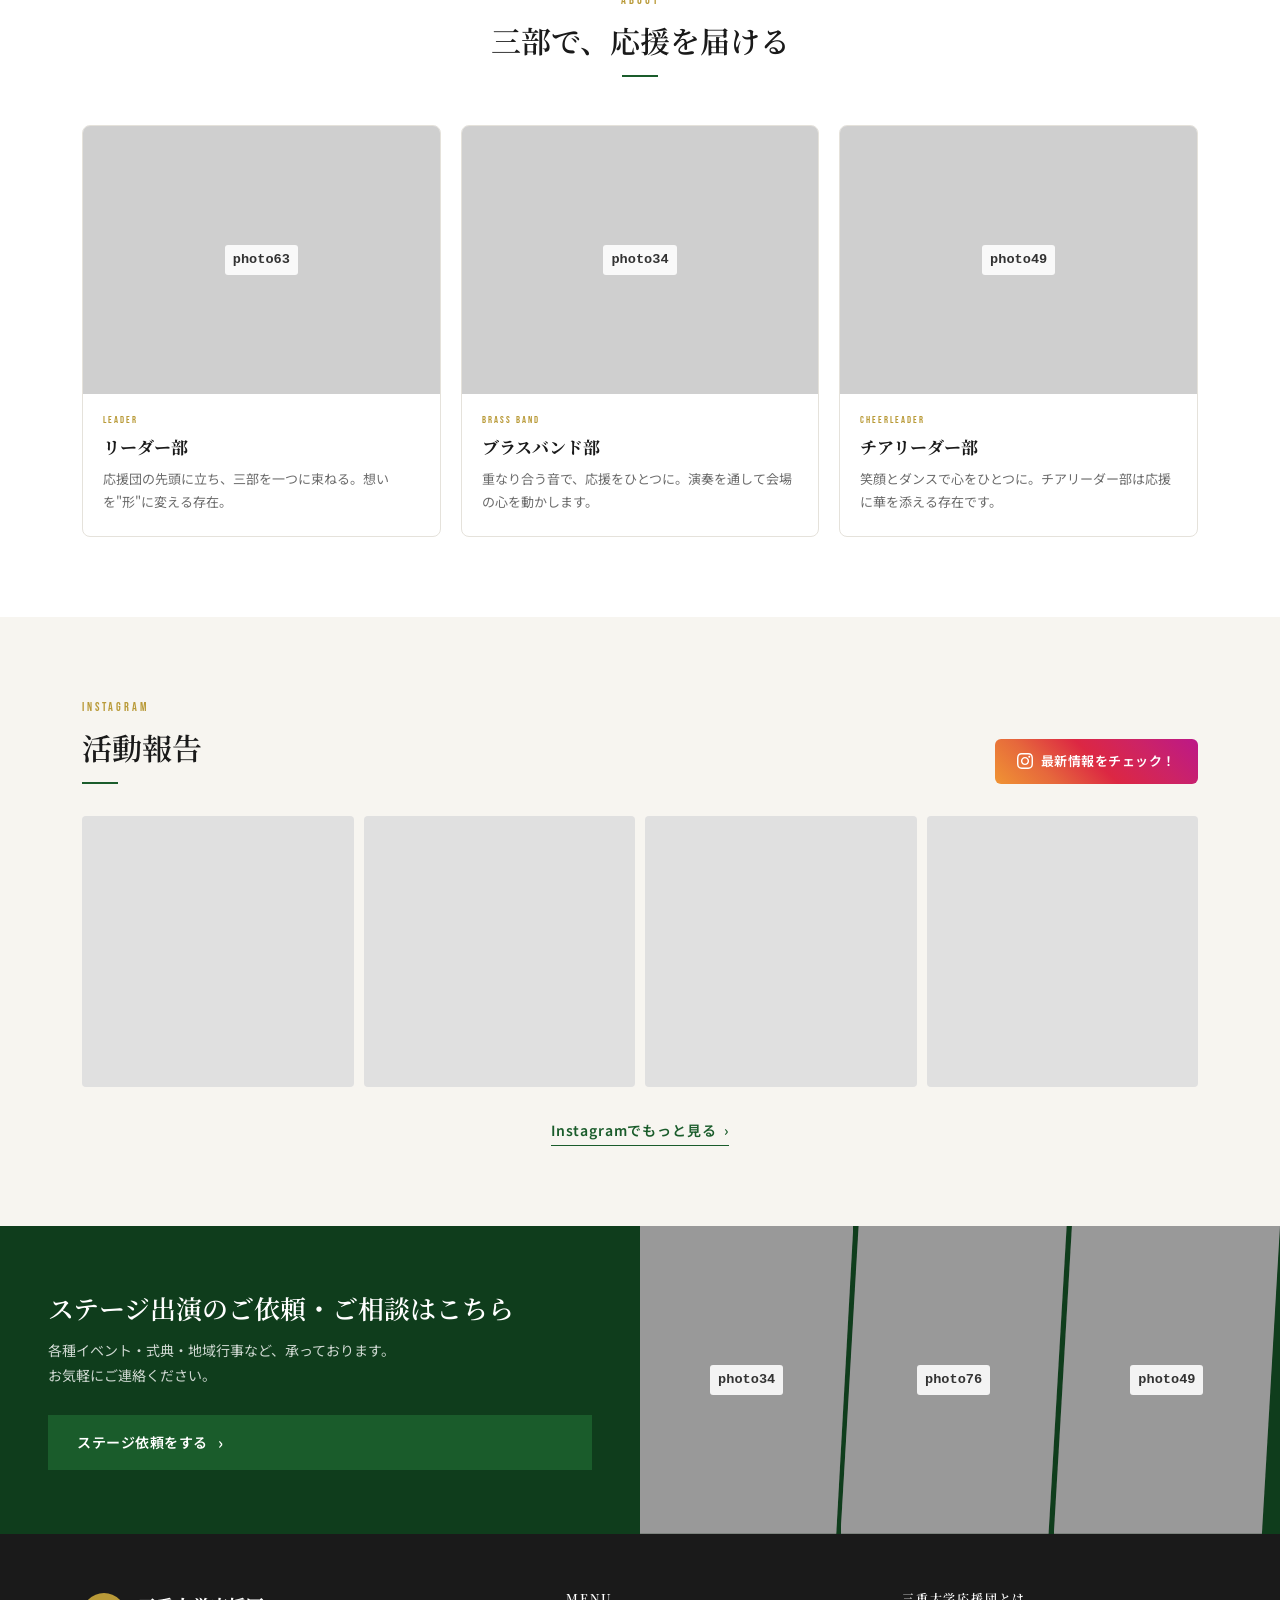
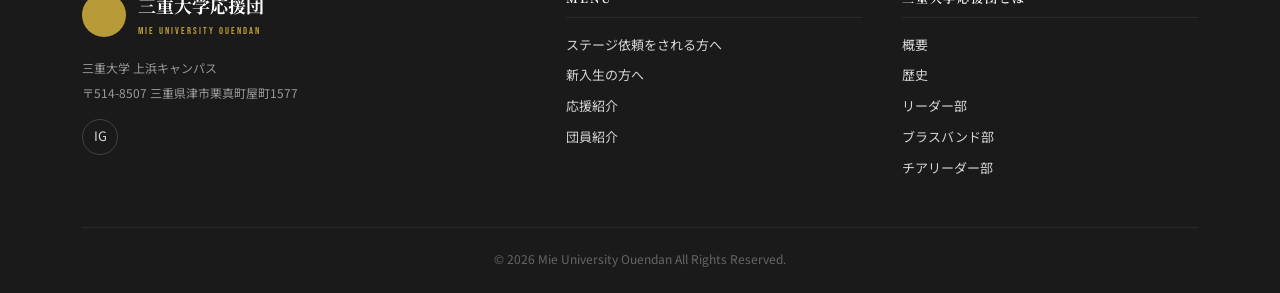
==== commit 9557e533: "index.html：カーリークォートを直しクォートに修正 Editツールで挿入されたカーリークォート（U+201D）66箇所が class/href/style属性のデリミタになっていたため、CSS" ====
--- a/index.html
+++ b/index.html
@@ -66,49 +66,49 @@
 </section>
 
 <!-- ===== 直近の活動予定 ===== -->
-<section class=”bg-cream”>
- <div class=”container”>
- <div class=”sec-head-row”>
+<section class="bg-cream">
+ <div class="container">
+ <div class="sec-head-row">
  <div>
- <span class=”sec-label”>UPCOMING SCHEDULE</span>
- <h2 class=”sec-h2”>直近の活動予定</h2>
- </div>
- <a href=”about/schedule.html” class=”see-all”>年間予定を見る <span>›</span></a>
- </div>
- <div class=”schedule-cards-wrap”>
- <div class=”schedule-cards” data-schedule-list></div>
+ <span class="sec-label">UPCOMING SCHEDULE</span>
+ <h2 class="sec-h2">直近の活動予定</h2>
+ </div>
+ <a href="about/schedule.html" class="see-all">年間予定を見る <span>›</span></a>
+ </div>
+ <div class="schedule-cards-wrap">
+ <div class="schedule-cards" data-schedule-list></div>
  </div>
  </div>
 </section>
 
 <!-- ===== 三部紹介 ===== -->
 <section>
- <div class=”container”>
-  <div class=”sec-head-center”>
-   <span class=”sec-label”>ABOUT</span>
-   <h2 class=”sec-h2”>三部で、応援を届ける</h2>
-  </div>
-  <div class=”dept-intro-grid”>
-   <a href=”about/leader.html” class=”dept-intro-card”>
-    <div class=”dept-intro-photo” style=”background-image:url('images/departments/leader/photo63.jpg')”></div>
-    <div class=”dept-intro-body”>
-     <span class=”dept-intro-en”>LEADER</span>
+ <div class="container">
+  <div class="sec-head-center">
+   <span class="sec-label">ABOUT</span>
+   <h2 class="sec-h2">三部で、応援を届ける</h2>
+  </div>
+  <div class="dept-intro-grid">
+   <a href="about/leader.html" class="dept-intro-card">
+    <div class="dept-intro-photo" style="background-image:url('images/departments/leader/photo63.jpg')"></div>
+    <div class="dept-intro-body">
+     <span class="dept-intro-en">LEADER</span>
      <h3>リーダー部</h3>
-     <p>応援団の先頭に立ち、三部を一つに束ねる。想いを”形”に変える存在。</p>
+     <p>応援団の先頭に立ち、三部を一つに束ねる。想いを"形"に変える存在。</p>
     </div>
    </a>
-   <a href=”about/brass.html” class=”dept-intro-card”>
-    <div class=”dept-intro-photo” style=”background-image:url('images/departments/brass/photo34.jpg')”></div>
-    <div class=”dept-intro-body”>
-     <span class=”dept-intro-en”>BRASS BAND</span>
+   <a href="about/brass.html" class="dept-intro-card">
+    <div class="dept-intro-photo" style="background-image:url('images/departments/brass/photo34.jpg')"></div>
+    <div class="dept-intro-body">
+     <span class="dept-intro-en">BRASS BAND</span>
      <h3>ブラスバンド部</h3>
      <p>重なり合う音で、応援をひとつに。演奏を通して会場の心を動かします。</p>
     </div>
    </a>
-   <a href=”about/cheer-dept.html” class=”dept-intro-card”>
-    <div class=”dept-intro-photo” style=”background-image:url('images/departments/cheer/photo49.jpg')”></div>
-    <div class=”dept-intro-body”>
-     <span class=”dept-intro-en”>CHEERLEADER</span>
+   <a href="about/cheer-dept.html" class="dept-intro-card">
+    <div class="dept-intro-photo" style="background-image:url('images/departments/cheer/photo49.jpg')"></div>
+    <div class="dept-intro-body">
+     <span class="dept-intro-en">CHEERLEADER</span>
      <h3>チアリーダー部</h3>
      <p>笑顔とダンスで心をひとつに。チアリーダー部は応援に華を添える存在です。</p>
     </div>
--- a/css/style.css
+++ b/css/style.css
@@ -316,13 +316,13 @@
    ========================================= */
 
 /* 直近の活動予定 - カード */
-.schedule-cards-wrap { overflow-x: auto; padding-bottom: 12px; }
+.schedule-cards-wrap { overflow-x: auto; padding-bottom: 12px; -webkit-overflow-scrolling: touch; }
 .schedule-cards {
-  display: flex; gap: 20px;
-  min-width: max-content;
+  display: flex; flex-direction: row; flex-wrap: nowrap; gap: 20px;
+  padding: 4px 2px;
 }
 .schedule-card {
-  width: 240px; flex-shrink: 0;
+  width: 240px; flex: 0 0 240px;
   background: var(--color-bg-alt);
   border: 1px solid var(--color-line);
   color: inherit; text-decoration: none; display: block;
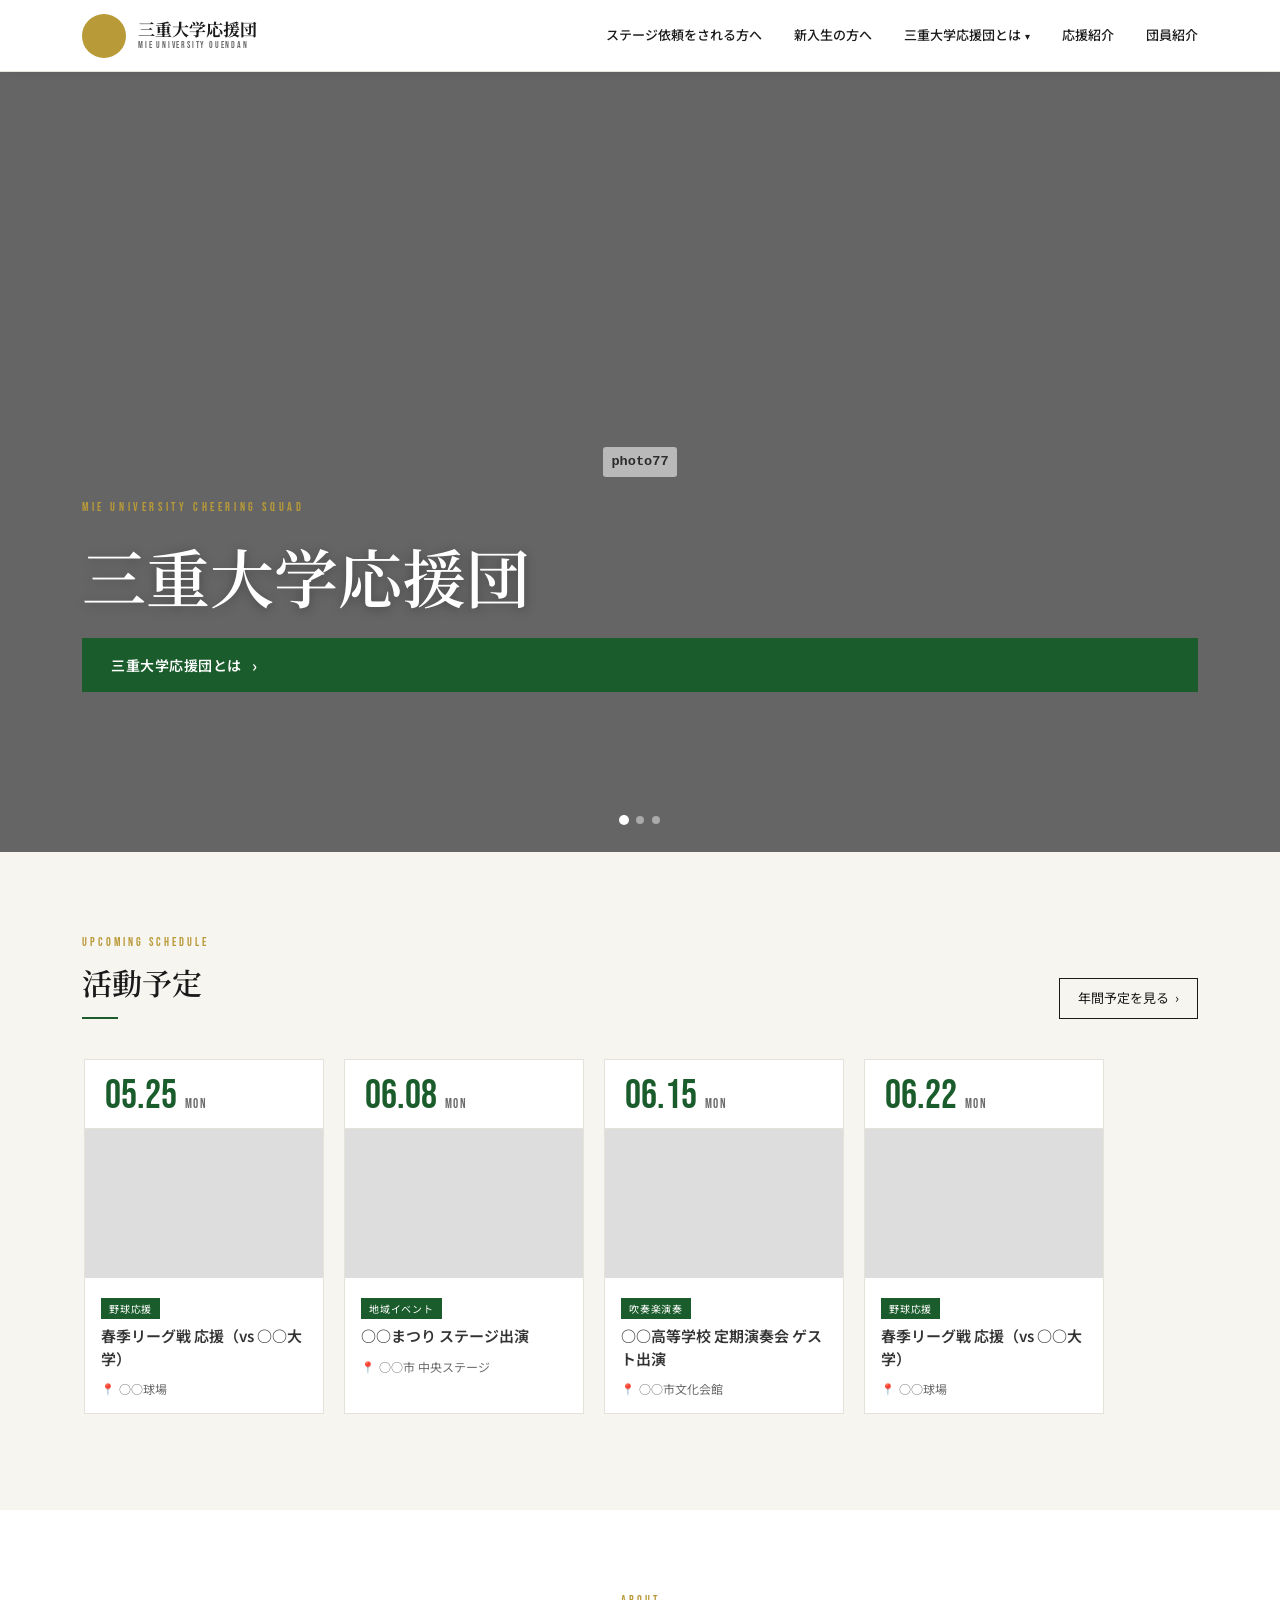
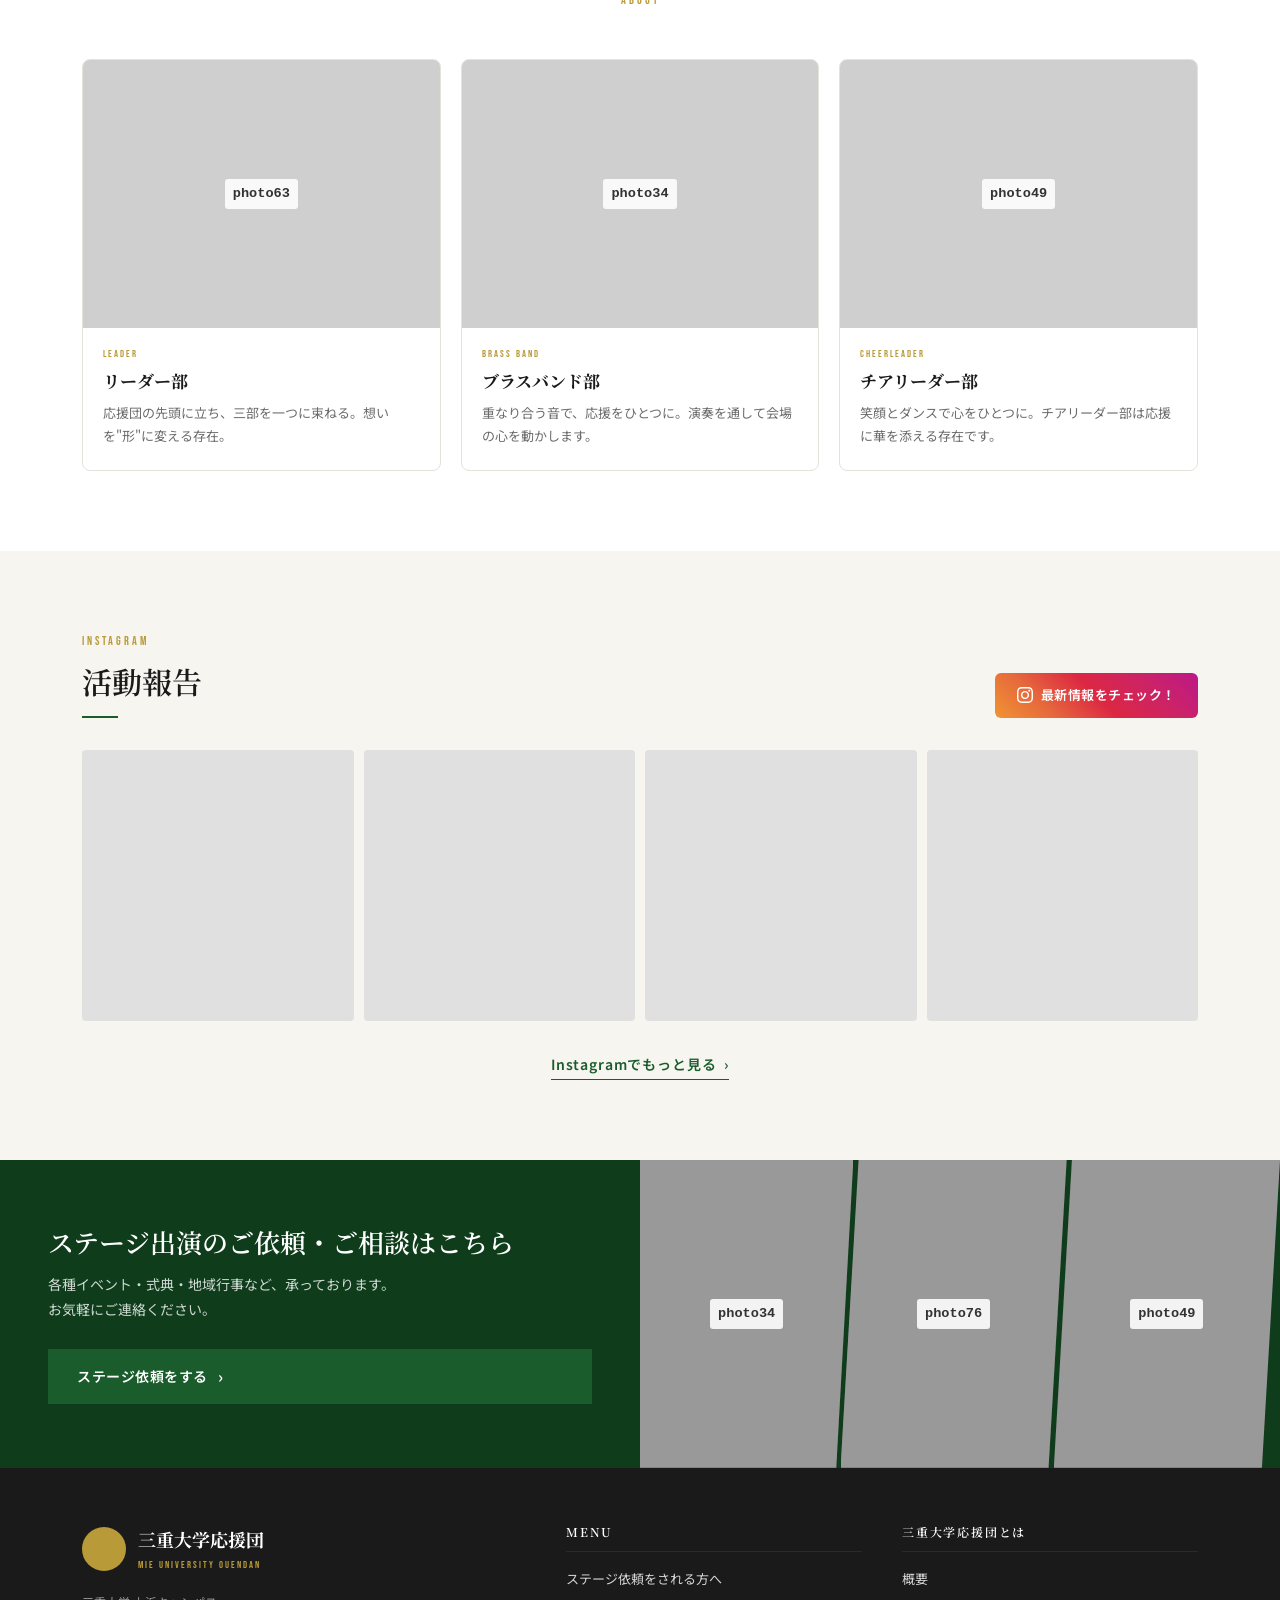
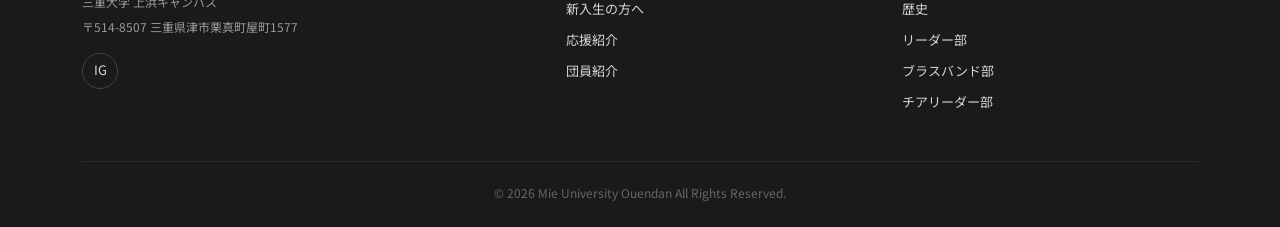
==== commit 5b539927: "全ページのキャッチコピーを削除 - index.html：ヒーローのサブテキスト「全力の応援を届けます」削除 - index.html：三部紹介セクションのh2「三部で、応援を届ける」削除 - req" ====
--- a/index.html
+++ b/index.html
@@ -59,8 +59,7 @@
  </div>
  <div class="hero-inner">
  <span class="label">MIE UNIVERSITY CHEERING SQUAD</span>
- <h1>三重を元気にする、<br>応援の力。</h1>
- <p class="sub">三重大学応援団は、地域・大学・仲間のために、<br>全力の応援を届けます。</p>
+ <h1>三重大学応援団</h1>
  <a href="about.html" class="btn btn-primary">三重大学応援団とは <span class="arr">›</span></a>
  </div>
 </section>
@@ -71,7 +70,7 @@
  <div class="sec-head-row">
  <div>
  <span class="sec-label">UPCOMING SCHEDULE</span>
- <h2 class="sec-h2">直近の活動予定</h2>
+ <h2 class="sec-h2">活動予定</h2>
  </div>
  <a href="about/schedule.html" class="see-all">年間予定を見る <span>›</span></a>
  </div>
@@ -86,7 +85,6 @@
  <div class="container">
   <div class="sec-head-center">
    <span class="sec-label">ABOUT</span>
-   <h2 class="sec-h2">三部で、応援を届ける</h2>
   </div>
   <div class="dept-intro-grid">
    <a href="about/leader.html" class="dept-intro-card">
--- a/css/style.css
+++ b/css/style.css
@@ -1378,17 +1378,18 @@
 .greeting-page-intro h1 { font-family: var(--font-serif); font-size: clamp(24px,3vw,36px); font-weight: 700; margin-bottom: 10px; }
 .greeting-page-intro .gold-line { display: block; width: 36px; height: 3px; background: var(--color-gold); margin-bottom: 18px; }
 .greeting-page-intro p { font-size: 13px; color: var(--color-muted); line-height: 2; }
-.greeting-card-v2 { display: grid; grid-template-columns: 280px 1fr; border: 1px solid var(--color-line); border-radius: 8px; overflow: hidden; background: #fff; }
-.greeting-card-photo-wrap { position: relative; }
-.greeting-card-photo { min-height: 400px; background: #ccc center/cover no-repeat; }
-.greeting-card-caption { position: absolute; bottom: 0; left: 0; right: 0; background: var(--color-green); padding: 18px; text-align: center; }
+.greeting-card-v2 { border: 1px solid var(--color-line); border-radius: 8px; background: #fff; padding: 48px; }
+.greeting-card-photo-wrap { position: relative; width: 260px; margin: 0 auto 40px; }
+.greeting-card-photo { height: 360px; background: #ccc center/cover no-repeat; }
+.greeting-card-caption { position: absolute; bottom: 0; left: 0; right: 0; background: var(--color-green); padding: 16px; text-align: center; }
 .greeting-card-caption .g-role { display: block; font-size: 12px; color: rgba(255,255,255,.8); margin-bottom: 4px; }
 .greeting-card-caption .g-name { display: block; font-size: 22px; color: #fff; font-family: var(--font-serif); font-weight: 700; margin-bottom: 4px; }
 .greeting-card-caption .g-dept { display: block; font-size: 13px; color: rgba(255,255,255,.8); }
-.greeting-card-text { padding: 40px; }
+.greeting-card-text { padding: 0; max-width: 720px; margin: 0 auto; }
 .greeting-card-text h2 { font-family: var(--font-serif); font-size: clamp(18px,2vw,24px); line-height: 1.6; margin-bottom: 24px; }
 .greeting-card-text p { font-size: 14px; color: var(--color-muted); line-height: 2.1; margin-bottom: 18px; }
 .greeting-card-text p:last-child { margin-bottom: 0; }
+.greeting-card-text .greeting-sig { margin-top: 32px; text-align: right; font-size: 13px; line-height: 2; color: var(--color-text); }
 
 /* =========================================
    レスポンシブ
@@ -1443,8 +1444,9 @@
   .season-circle { display: none; }
   .greeting-page-intro { grid-template-columns: 1fr; }
   .greeting-page-intro-right { min-height: 200px; }
-  .greeting-card-v2 { grid-template-columns: 1fr; }
-  .greeting-card-photo { min-height: 260px; }
+  .greeting-card-v2 { padding: 24px; }
+  .greeting-card-photo-wrap { width: 100%; max-width: 300px; }
+  .greeting-card-photo { height: 280px; }
   .history-row { grid-template-columns: 100px 24px 1fr; padding: 20px; }
   .pdf-cards { grid-template-columns: repeat(2,1fr); }
   .join-cta-inner { flex-direction: column; align-items: flex-start; }
@@ -1502,8 +1504,8 @@
 }
 
 /* パネルヘッダー：全幅 */
-.dept-panel-header { height: 90px; align-items: center; }
-.dept-panel-header-inner { padding: 0 52px; }
+.dept-panel-header { height: 200px; align-items: flex-end; }
+.dept-panel-header-inner { padding: 0 52px 20px; }
 .dept-panel-header h2 { font-size: 26px; }
 .dept-panel-header-icon { font-size: 24px; }
 .dept-panel-desc { padding: 18px 52px; font-size: 14px; }
